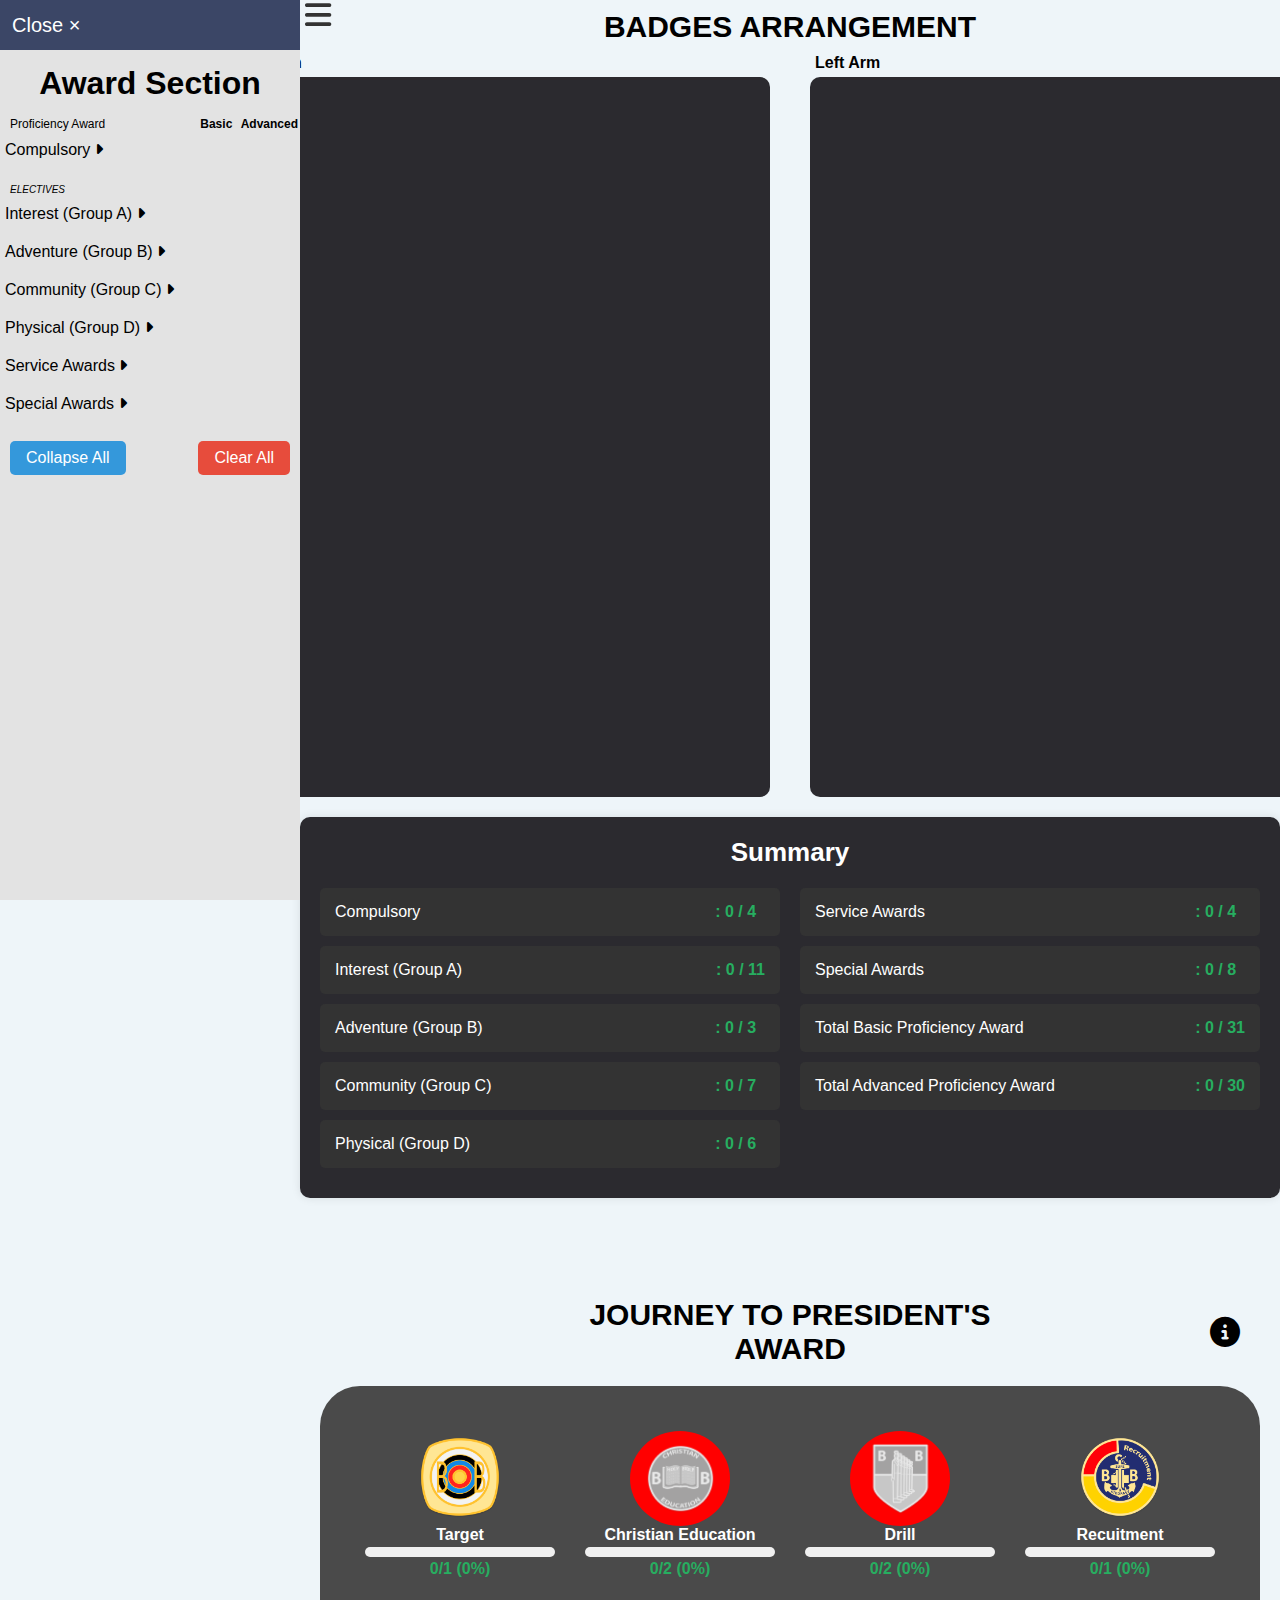
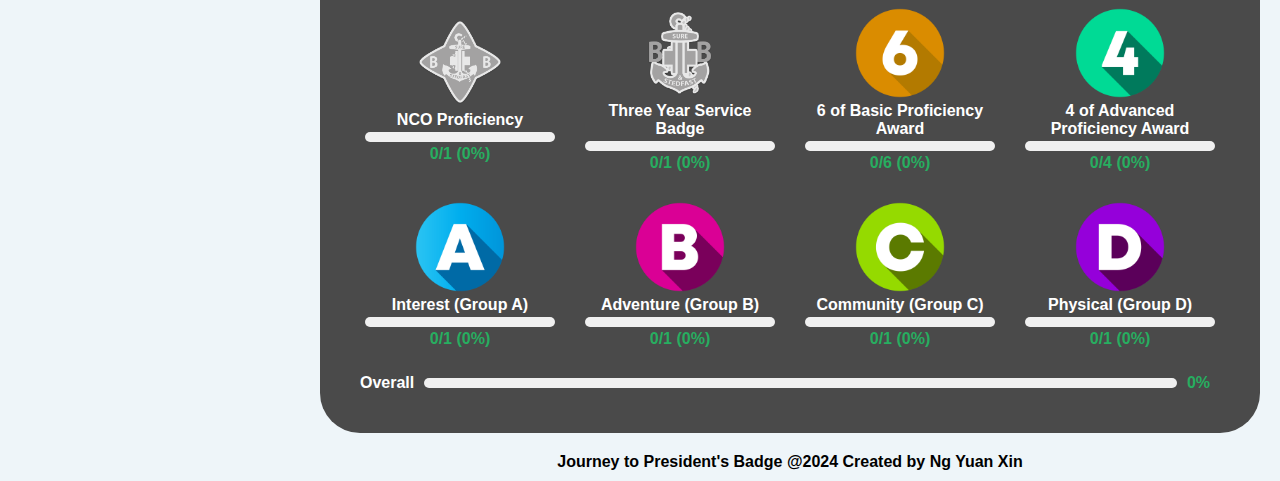
==== index.html @ 06e04666 "Update index.html" ====
<!DOCTYPE html>
<html lang="en">
<head>
    <meta charset="UTF-8">
    <meta name="viewport" content="width=device-width, initial-scale=1.0">
    <title>Journey to President's Badge</title>
    <link rel="stylesheet" href="Badge Profile.css">
    <link rel="stylesheet" href="https://cdnjs.cloudflare.com/ajax/libs/font-awesome/6.5.1/css/all.min.css">
    <script src="https://cdnjs.cloudflare.com/ajax/libs/jquery/3.7.1/jquery.min.js"></script>
    <link rel="icon" href="https://bbmalaysia.org/badges/award/4312%20Presidents.png">
    <script src="Badge Profile.js"></script>
</head> 

<body>
    <a id="toggleSidebar" class="bars"><i class="fas fa-bars" title="Menu"></i></a>

    <i id="goToTopBtn" class="fa-solid fa-up-long" title="Go to Top"></i>

    <div id="side-bar" class="side-bar">
        <div class="menu">
            <div class="side_barclose" onclick="toggleSidebar()"> <button>Close &times;</button> </div>
            <h1 class="side-bar-title">Award Section</h1>                        

            <div class="side-bar-row-container">
                <p>Proficiency Award</p>
                <p class="basic">Basic <span>Advanced</span></p>
            </div>            

            <div class="item">
                <a class="sub-btn" onclick="toggleSubMenu(this)">
                    Compulsory
                    <i class="fa-solid fa-caret-right"></i>                
                </a> 
                
                <div class="sub-menu">

                    <a href="#" class="sub-item" data-url="image/Right/Target.png">
                        <div class="sub-box">
                            <img src="image/Right/Target.png" alt="Sub Item Image">
                            <p class="sub-box-text">TARGET</p>
                            <div class="ccheckbox-container">
                                <input class="checkbox" type="checkbox">
                                <input class="right-checkbox-none" type="checkbox">
                            </div>                                                       
                        </div>
                    </a>
                    
                    <a href="#" class="sub-item" data-url="image/Right/Christian Education.png">
                        <div class="sub-box">
                            <img src="image/Right/Christian Education.png" alt="CHRISTIAN EDUCATION">
                            <p class="sub-box-text">CHRISTIAN EDUCATION</p>
                            <div class="ccheckbox-container">
                                <input class="checkbox" type="checkbox">
                                <input class="right-checkbox" type="checkbox">
                            </div>                            
                        </div>
                    </a>
            
                    <a href="#" class="sub-item" data-url="image/Right/Drill.png">
                        <div class="sub-box">
                            <img src="image/Right/Drill.png" alt="DRILL">
                            <p class="sub-box-text">DRILL</p>
                            <div class="ccheckbox-container">
                                <input class="checkbox" type="checkbox">
                                <input class="right-checkbox" type="checkbox">
                            </div> 
                        </div>
                    </a>

                    <a href="#" class="sub-item" data-url="image/Right/Recruitment.png">
                        <div class="sub-box">
                            <img src="image/Right/Recruitment.png" alt="RECRUITMENT">
                            <p class="sub-box-text">RECRUITMENT</p>
                            <div class="ccheckbox-container">
                                <input class="checkbox" type="checkbox">
                                <input class="right-checkbox" type="checkbox">
                            </div> 
                        </div>
                    </a>
                </div>

                <p class="electives">ELECTIVES</p>

                <a class="sub-btn" onclick="toggleSubMenu(this)">
                    Interest (Group A)
                    <i class="fa-solid fa-caret-right"></i>                
                </a>
                
                <div class="sub-menu1">
                    <a href="#" class="sub-item" data-url="image/Right/Arts.png">
                        <div class="sub-box">
                            <img src="image/Right/Arts.png" alt="ARTS">
                            <p class="sub-box-text">ARTS</p>
                            <div class="checkbox-container">
                                <input class="checkbox" type="checkbox">
                                <input class="right-checkbox" type="checkbox">
                            </div>
                        </div>                     
                    </a>

                    <a href="#" class="sub-item" data-url="image/Right/Bandsmans.png">
                        <div class="sub-box">
                            <img src="image/Right/Bandsmans.png" alt="BANDSMAN">
                            <p class="sub-box-text">BANDSMAN</p>
                            <div class="checkbox-container">
                                <input class="checkbox" type="checkbox">
                                <input class="right-checkbox" type="checkbox">
                            </div>
                        </div>                      
                    </a>

                    <a href="#" class="sub-item" data-url="image/Right/Buglers.png">
                        <div class="sub-box">
                            <img src="image/Right/Buglers.png" alt="BUGLERS">
                            <p class="sub-box-text">BUGLERS</p>
                            <div class="checkbox-container">
                                <input class="checkbox" type="checkbox">
                                <input class="right-checkbox" type="checkbox">
                            </div>
                        </div>                       
                    </a>
            
                    <a href="#" class="sub-item" data-url="image/Right/Communication.png">
                        <div class="sub-box">
                            <img src="image/Right/Communication.png" alt="COMMUNICATION">
                            <p class="sub-box-text">COMMUNICATION</p>
                            <div class="checkbox-container">
                                <input class="checkbox" type="checkbox">
                                <input class="right-checkbox" type="checkbox">
                            </div>                         
                        </div>
                    </a>
            
                    <a href="#" class="sub-item" data-url="image/Right/Computer Knowledge.png">
                        <div class="sub-box">
                            <img src="image/Right/Computer Knowledge.png" alt="COMPUTER KNOWLEDGE">
                            <p class="sub-box-text">COMPUTER KNOWLEDGE</p>
                            <div class="checkbox-container">
                                <input class="checkbox" type="checkbox">
                                <input class="right-checkbox" type="checkbox">
                            </div>                         
                        </div>
                    </a>

                    <a href="#" class="sub-item" data-url="image/Right/Crafts.png">
                        <div class="sub-box">
                            <img src="image/Right/Crafts.png" alt="CRAFT">
                            <p class="sub-box-text">CRAFT</p>
                            <div class="checkbox-container">
                                <input class="checkbox" type="checkbox">
                                <input class="right-checkbox" type="checkbox">
                            </div>                         
                        </div>
                    </a>

                    <a href="#" class="sub-item" data-url="image/Right/Drummers.png">
                        <div class="sub-box">
                            <img src="image/Right/Drummers.png" alt="DRUMMERS">
                            <p class="sub-box-text">DRUMMERS</p>
                            <div class="checkbox-container">
                                <input class="checkbox" type="checkbox">
                                <input class="right-checkbox" type="checkbox">
                            </div>                         
                        </div>
                    </a>

                    <a href="#" class="sub-item" data-url="image/Right/Hobbies.png">
                        <div class="sub-box">
                            <img src="image/Right/Hobbies.png" alt="HOBBIES">
                            <p class="sub-box-text">HOBBIES</p>
                            <div class="checkbox-container">
                                <input class="checkbox" type="checkbox">
                                <input class="right-checkbox" type="checkbox">
                            </div>                         
                        </div>
                    </a>

                    <a href="#" class="sub-item" data-url="image/Right/International Relations.png">
                        <div class="sub-box">
                            <img src="image/Right/International Relations.png" alt="INTERNATIONAL RELATIONS">
                            <p class="sub-box-text">INTERNATIONAL RELATIONS</p>
                            <div class="checkbox-container">
                                <input class="checkbox" type="checkbox">
                                <input class="right-checkbox" type="checkbox">
                            </div>                         
                        </div>
                    </a>

                    <a href="#" class="sub-item" data-url="image/Right/Nature Awareness.png">
                        <div class="sub-box">
                            <img src="image/Right/Nature Awareness.png" alt="NATURE AWARENESS">
                            <p class="sub-box-text">NATURE AWARENESS</p>
                            <div class="checkbox-container">
                                <input class="checkbox" type="checkbox">
                                <input class="right-checkbox" type="checkbox">
                            </div>                         
                        </div>
                    </a>
            
                    <a href="#" class="sub-item" data-url="image/Right/Pipers.png">
                        <div class="sub-box">
                            <img src="image/Right/Pipers.png" alt="PIPERS">
                            <p class="sub-box-text">PIPERS</p>
                            <div class="checkbox-container">
                                <input class="checkbox" type="checkbox">
                                <input class="right-checkbox" type="checkbox">
                            </div>                         
                        </div>
                    </a>
                </div>

                <a class="sub-btn" onclick="toggleSubMenu(this)">
                    Adventure (Group B)
                    <i class="fa-solid fa-caret-right"></i>                
                </a>
                
                <div class="sub-menu2">
                    <a href="#" class="sub-item" data-url="image/Right/Camping.png">
                        <div class="sub-box">
                            <img src="image/Right/Camping.png" alt="CAMPING">
                            <p class="sub-box-text">CAMPING</p>
                            <div class="checkbox-container">
                                <input class="checkbox" type="checkbox">
                                <input class="right-checkbox" type="checkbox">
                            </div>                         
                        </div>
                    </a>

                    <a href="#" class="sub-item" data-url="image/Right/Expedition.png">
                        <div class="sub-box">
                            <img src="image/Right/Expedition.png" alt="EXPEDITION">
                            <p class="sub-box-text">EXPEDITION</p>
                            <div class="checkbox-container">
                                <input class="checkbox" type="checkbox">
                                <input class="right-checkbox" type="checkbox">
                            </div>                         
                        </div>
                    </a>

                    <a href="#" class="sub-item" data-url="image/Right/Water Adventure.png">
                        <div class="sub-box">
                            <img src="image/Right/Water Adventure.png" alt="WATER ADVENTURE">
                            <p class="sub-box-text">WATER ADVENTURE</p>
                            <div class="checkbox-container">
                                <input class="checkbox" type="checkbox">
                                <input class="right-checkbox" type="checkbox">
                            </div>                         
                        </div>
                    </a>

                </div>

                <a class="sub-btn" onclick="toggleSubMenu(this)">
                    Community (Group C)
                    <i class="fa-solid fa-caret-right"></i>                
                </a>
                
                <div class="sub-menu3">
                    <a href="#" class="sub-item" data-url="image/Right/Citizenship.png">
                        <div class="sub-box">
                            <img src="image/Right/Citizenship.png" alt="CITIZENSHIP">
                            <p class="sub-box-text">CITIZENSHIP</p>
                            <div class="checkbox-container">
                                <input class="checkbox" type="checkbox">
                                <input class="right-checkbox" type="checkbox">
                            </div>                         
                        </div>
                    </a>
            
                    <a href="#" class="sub-item" data-url="image/Right/Community Service.png">
                        <div class="sub-box">
                            <img src="image/Right/Community Service.png" alt="COMMUNITY SERVICE">
                            <p class="sub-box-text">COMMUNITY SERVICE</p>
                            <div class="checkbox-container">
                                <input class="checkbox" type="checkbox">
                                <input class="right-checkbox" type="checkbox">
                            </div>                         
                        </div>
                    </a>
            
                    <a href="#" class="sub-item" data-url="image/Right/Environmental Conservation.png">
                        <div class="sub-box">
                            <img src="image/Right/Environmental Conservation.png" alt="ENVIROMENTAL CONSERVATION">
                            <p class="sub-box-text">ENVIROMENTAL CONSERVATION</p>
                            <div class="checkbox-container">
                                <input class="checkbox" type="checkbox">
                                <input class="right-checkbox" type="checkbox">
                            </div>                         
                        </div>
                    </a>

                    <a href="#" class="sub-item" data-url="image/Right/Fireman.png">
                        <div class="sub-box">
                            <img src="image/Right/Fireman.png" alt="FIRE AND RESCUE">
                            <p class="sub-box-text">FIRE AND RESCUE</p>
                            <div class="checkbox-container">
                                <input class="checkbox" type="checkbox">
                                <input class="right-checkbox" type="checkbox">
                            </div>                         
                        </div>
                    </a>

                    <a href="#" class="sub-item" data-url="image/Right/First Aid.png">
                        <div class="sub-box">
                            <img src="image/Right/First Aid.png" alt="FIRST AID">
                            <p class="sub-box-text">FIRST AID</p>
                            <div class="checkbox-container">
                                <input class="checkbox" type="checkbox">
                                <input class="right-checkbox" type="checkbox">
                            </div>                         
                        </div>
                    </a>

                    <a href="#" class="sub-item" data-url="image/Right/Life Saving.png">
                        <div class="sub-box">
                            <img src="image/Right/Life Saving.png" alt="LIFE SAVING">
                            <p class="sub-box-text">LIFE SAVING</p>
                            <div class="checkbox-container">
                                <input class="checkbox" type="checkbox">
                                <input class="right-checkbox" type="checkbox">
                            </div>                         
                        </div>
                    </a>

                    <a href="#" class="sub-item" data-url="image/Right/Safety.png">
                        <div class="sub-box">
                            <img src="image/Right/Safety.png" alt="SAFETY">
                            <p class="sub-box-text">SAFETY</p>
                            <div class="checkbox-container">
                                <input class="checkbox" type="checkbox">
                                <input class="right-checkbox" type="checkbox">
                            </div>                         
                        </div>
                    </a>
                </div>

                <a class="sub-btn" onclick="toggleSubMenu(this)">
                    Physical (Group D)
                    <i class="fa-solid fa-caret-right"></i>                
                </a>
                
                <div class="sub-menu4">
                    <a href="#" class="sub-item" data-url="image/Right/Athletics.png">
                        <div class="sub-box">
                            <img src="image/Right/Athletics.png" alt="ATHLETICS">
                            <p class="sub-box-text">ATHLETICS</p>
                            <div class="checkbox-container">
                                <input class="checkbox" type="checkbox">
                                <input class="right-checkbox" type="checkbox">
                            </div>                         
                        </div>
                    </a>
            
                    <a href="#" class="sub-item" data-url="image/Right/Gymnastics.png">
                        <div class="sub-box">
                            <img src="image/Right/Gymnastics.png" alt="GYMNASTICS">
                            <p class="sub-box-text">GYMNASTICS</p>
                            <div class="checkbox-container">
                                <input class="checkbox" type="checkbox">
                                <input class="right-checkbox" type="checkbox">
                            </div>                         
                        </div>
                    </a>
            
                    <a href="#" class="sub-item" data-url="image/Right/Martial Art.png">
                        <div class="sub-box">
                            <img src="image/Right/Martial Art.png" alt="MARTIAL ARTS">
                            <p class="sub-box-text">MARTIAL ARTS</p>
                            <div class="checkbox-container">
                                <input class="checkbox" type="checkbox">
                                <input class="right-checkbox" type="checkbox">
                            </div>                         
                        </div>
                    </a>

                    <a href="#" class="sub-item" data-url="image/Right/Physical Training.png">
                        <div class="sub-box">
                            <img src="image/Right/Physical Training.png" alt="PHYSICAL TRAINING">
                            <p class="sub-box-text">PHYSICAL TRAINING</p>
                            <div class="checkbox-container">
                                <input class="checkbox" type="checkbox">
                                <input class="right-checkbox" type="checkbox">
                            </div>                         
                        </div>
                    </a>

                    <a href="#" class="sub-item" data-url="image/Right/Sports.png">
                        <div class="sub-box">
                            <img src="image/Right/Sports.png" alt="SPORTS">
                            <p class="sub-box-text">SPORTS</p>
                            <div class="checkbox-container">
                                <input class="checkbox" type="checkbox">
                                <input class="right-checkbox" type="checkbox">
                            </div>                         
                        </div>
                    </a>

                    <a href="#" class="sub-item" data-url="image/Right/Swimming.png">
                        <div class="sub-box">
                            <img src="image/Right/Swimming.png" alt="SWIMMING">
                            <p class="sub-box-text">SWIMMING</p>
                            <div class="checkbox-container">
                                <input class="checkbox" type="checkbox">
                                <input class="right-checkbox" type="checkbox">
                            </div>                         
                        </div>
                    </a>
                </div>

                <a class="sub-btn" onclick="toggleSubMenu(this)">
                    Service Awards
                    <i class="fa-solid fa-caret-right"></i>                
                </a>
                
                <div class="sub-menu-right1">
                    <a href="#" class="sub-item" data-url="image/Left/Junior One-Year.png">
                        <div class="sub-box">
                            <img src="image/Left/Junior One-Year.png" alt="JUNIOR SECTION SERVICE BADGE">
                            <p class="sub-box-text">JUNIOR SECTION SERVICE BADGE</p>
                            <input class="checkbox-right" type="checkbox">
                        </div>
                    </a>
            
                    <a href="#" class="sub-item" data-url="image/Left/One-Year.png">
                        <div class="sub-box">
                            <img src="image/Left/One-Year.png" alt="ONE YEAR SERVICE BADGE">
                            <p class="sub-box-text">ONE YEAR SERVICE BADGE</p>
                            <input class="checkbox-right" type="checkbox">
                        </div>
                    </a>

                    <a href="#" class="sub-item" data-url="image/Left/Three-Years.png">
                        <div class="sub-box">
                            <img src="image/Left/Three-Years.png" alt="THREE YEAR SERVICE BADGE">
                            <p class="sub-box-text">THREE YEAR SERVICE BADGE</p>
                            <input class="checkbox-right" type="checkbox">
                        </div>
                    </a>

                    <a href="#" class="sub-item" data-url="image/Left/Long-Year.png">
                        <div class="sub-box">
                            <img src="image/Left/Long-Year.png" alt="LONG YEAR SERVICE BADGE">
                            <p class="sub-box-text">LONG YEAR SERVICE BADGE</p>
                            <input class="checkbox-right" type="checkbox">
                        </div>
                    </a>
                </div>

                <a class="sub-btn" onclick="toggleSubMenu(this)">
                    Special Awards
                    <i class="fa-solid fa-caret-right"></i>                
                </a>
                
                <div class="sub-menu-right2">
                    <a href="#" class="sub-item" data-url="image/Left/NCO Proficiency Star.png">
                        <div class="sub-box">
                            <img src="image/Left/NCO Proficiency Star.png" alt="NCO PROFICIENCY">
                            <p class="sub-box-text">NCO PROFICIENCY</p>
                            <input class="checkbox-right" type="checkbox">
                        </div>
                    </a>
            
                    <a href="#" class="sub-item" data-url="image/Left/Scholastic Bronze.png">
                        <div class="sub-box">
                            <img src="image/Left/Scholastic Bronze.png" alt="BRONZE SCHOLASTIC AWARDS">
                            <p class="sub-box-text">BRONZE SCHOLASTIC AWARDS</p>
                            <input class="checkbox-right" type="checkbox">
                        </div>
                    </a>
            
                    <a href="#" class="sub-item" data-url="image/Left/Scholastic Silver.png">
                        <div class="sub-box">
                            <img src="image/Left/Scholastic Silver.png" alt="SILVER SCHOLASTIC AWARDS">
                            <p class="sub-box-text">SILVER SCHOLASTIC AWARDS</p>
                            <input class="checkbox-right" type="checkbox">
                        </div>
                    </a>

                    <a href="#" class="sub-item" data-url="image/Left/Scholastic Gold.png">
                        <div class="sub-box">
                            <img src="image/Left/Scholastic Gold.png" alt="GOLD SCHOLASTIC AWARDS">
                            <p class="sub-box-text">GOLD SCHOLASTIC AWARDS</p>
                            <input class="checkbox-right" type="checkbox">
                        </div>
                    </a>

                    <a href="#" class="sub-item" data-url="image/Left/Gold.png">
                        <div class="sub-box">
                            <img src="image/Left/Gold.png" alt="GOLD AWARD">
                            <p class="sub-box-text">GOLD AWARD</p>
                            <input class="checkbox-right" type="checkbox">
                        </div>
                    </a>

                    <a href="#" class="sub-item" data-url="image/Left/DOFE Bronze.png">
                        <div class="sub-box">
                            <img src="image/Left/DOFE Bronze.png" alt="DOFE Bronze">
                            <p class="sub-box-text">DOFE Bronze</p>
                            <input class="checkbox-right dofe-checkbox" type="checkbox">
                        </div>
                    </a>
                    
                    <a href="#" class="sub-item" data-url="image/Left/DOFE Silver.png">
                        <div class="sub-box">
                            <img src="image/Left/DOFE Silver.png" alt="DOFE Silver">
                            <p class="sub-box-text">DOFE Silver</p>
                            <input class="checkbox-right dofe-checkbox" type="checkbox">
                        </div>
                    </a>
                    
                    <a href="#" class="sub-item" data-url="image/Left/DOFE Gold.png">
                        <div class="sub-box">
                            <img src="image/Left/DOFE Gold.png" alt="DOFE Gold">
                            <p class="sub-box-text">DOFE Gold</p>
                            <input class="checkbox-right dofe-checkbox" type="checkbox">
                        </div>
                    </a>


                    <a href="#" class="sub-item" data-url="image/Left/Presidents.png">
                        <div class="sub-box">
                            <img src="image/Left/Presidents.png" alt="PRESIDENT’S AWARD">
                            <p class="sub-box-text">PRESIDENT’S AWARD</p>
                            <input class="checkbox-right" type="checkbox">
                        </div>
                    </a>

                    <a href="#" class="sub-item" data-url="image/Left/Founder.png">
                        <div class="sub-box">
                            <img src="image/Left/Founder.png" alt="FOUNDER’S AWARD">
                            <p class="sub-box-text">FOUNDER’S AWARD</p>
                            <input class="checkbox-right" type="checkbox">
                        </div>
                    </a>
                </div>
            </div>

            <div class="side-bar-button">
                <button type="toggle-button" onclick="collapseAllSubmenus()">Collapse All</button>
                <button type="close-button" onclick="clearAll()">Clear All</button>
            </div>
        </div>
    </div>

    <section class="main">
        <h1 class="main-h1-badge">BADGES ARRANGEMENT</h1>

        <div class="main-box">
            <div class="arm">Right Arm</div>
            <div class="box left-box" id="leftBox">
                <div id="selectedBadgesContainer"></div>
            </div>
            
            <div class="arm1">Left Arm</div>
            <div class="box right-box" id="rightBox">
                <div id="selectedBadgesContainer"></div>
            </div>
        </div>

    </section>



    
    <div class="progress-box" id="selectedCount">

        <div class="progress-box-h1">Summary</div>

        <div class="progress-column">
            <div class="progress-row">
                <div class="progress-cell">Compulsory</div>
                <div class="progress-cell progress-number">: 0 / 4&nbsp;&nbsp;</div>
            </div>
            <div class="progress-row">
                <div class="progress-cell">Interest (Group A)</div>
                <div class="progress-cell progress-number">: 0 / 11</div>
            </div>
            <div class="progress-row">
                <div class="progress-cell">Adventure (Group B)</div>
                <div class="progress-cell progress-number">: 0 / 3&nbsp;&nbsp;</div>
            </div>
            <div class="progress-row">
                <div class="progress-cell">Community (Group C)</div>
                <div class="progress-cell progress-number">: 0 / 7&nbsp;&nbsp;</div>
            </div>
            <div class="progress-row">
                <div class="progress-cell">Physical (Group D)</div>
                <div class="progress-cell progress-number">: 0 / 6&nbsp;&nbsp;</div>
            </div>
        </div>
        <div class="progress-column">
            <div class="progress-row">
                <div class="progress-cell">Service Awards</div>
                <div class="progress-cell progress-number">: 0 / 4&nbsp;&nbsp;</div>
            </div>
            <div class="progress-row">
                <div class="progress-cell">Special Awards</div>
                <div class="progress-cell progress-number">: 0 / 8&nbsp;&nbsp;</div>
            </div>
            <div class="progress-row">
                <div class="progress-cell">Total Basic Proficiency Award</div>
                <div class="progress-cell progress-number">: 0 / 31</div>
            </div>
            <div class="progress-row">
                <div class="progress-cell">Total Advanced Proficiency Award</div>
                <div class="progress-cell progress-number">: 0 / 30</div>
            </div>
        </div>
    </div>

    <section class="main1">
        <div class="president-header">
            <h1 class="main-h1">JOURNEY TO PRESIDENT'S AWARD</h1>
            <i class="fa-solid fa-circle-info" id="presidentAwardIcon" title="President Award Syllabus"></i>
        </div>

        <div id="presidentAwardModal" class="modal">
            <div class="modal-content">
                <span class="close">&times;</span>
                <div class="modal-header">
                    <img src="image/President/Presidents.png" alt="President's Award Information" class="modal-image" />
                    <h1 class="modal-title">PRESIDENT'S AWARD SYLLABUS</h1>
                </div>
                <div class="modal-body">
                    <ol type="i" class="syllabus">
                        <li>The applicant must be 15 years and above and be recommended by his/her Company Captain and Chaplain.</li>
                        <li>Must be an NCO in the Company.</li>
                        <li>Must satisfy the minimum awards required as follows:
                            <ul type="disc" class="disc">
                                <li>NCO’s Proficiency Star (Advanced Level).</li>
                                <li>Christian Education (Advanced Level).</li>
                                <li>Drill (Advanced Level).</li>
                                <li>Recruitment (Basic Level).</li>
                                <li>At least three years of service in the Senior Section.</li>
                                <li class="disc-last">At least six (6) awards from group A, B, C and D with at least one (1) award from each group with the minimum level being two (2) at Basic Level and four (4) at Advanced Level.</li>
                            </ul>
                        </li>
                    </ol>
                </div>
            </div>
        </div>

        <div class="president-container">
            <div class="president-container-box" title="TARGET" data-description="TARGET">
                <img src="image/President/Target.png" alt="TARGET" width="100" height="100">
                <h4 class="text">Target</h4>
                <div class="progress-bar-container">
                    <div class="progress-bar" style="width: 0;"></div>
                </div>
                <div class="progress-number">0/1 (0%)</div>
            </div>

            <div class="president-container-box" title="CHRISTIAN EDUCATION" data-description="CHRISTIAN EDUCATION">
                <div class="red-cloth">
                    <img src="image/President/Christian Education.png" alt="CHRISTIAN EDUCATION" width="100" height="100">
                </div>                
                <h4 class="text">Christian Education</h4>
                <div class="progress-bar-container">
                    <div class="progress-bar" style="width: 0%"></div>
                </div>
                <div class="progress-number">0/2 (0%)</div>
            </div>
      
            <div class="president-container-box" title="DRILL" data-description="DRILL">
                <div class="red-cloth">
                    <img src="image/President/Drill.png" alt="DRILL" width="100" height="100">
                </div>                
                <h4 class="text">Drill</h4>
                <div class="progress-bar-container">
                    <div class="progress-bar" style="width: 0%"></div>
                </div>
                <div class="progress-number">0/2 (0%)</div>
            </div>

            <div class="president-container-box" title="RECRUITMENT" data-description="RECRUITMENT">
                <img src="image/President/Recruitment.png" alt="RECRUITMENT" width="100" height="100">
                <h4 class="text">Recuitment</h4>
                <div class="progress-bar-container">
                    <div class="progress-bar" style="width: 0%"></div>
                </div>
                <div class="progress-number">0/1 (0%)</div>
            </div>
      
            <div class="president-container-box" title="NCO PROFICIENCY" data-description="NCO PROFICIENCY">
                <img src="image/President/NCO Proficiency Star.png" alt="NCO PROFICIENCY" width="100" height="100">
                <h4 class="text">NCO Proficiency</h4>
                <div class="progress-bar-container">
                    <div class="progress-bar" style="width: 0%"></div>
                </div>
                <div class="progress-number">0/1 (0%)</div>
            </div>
      
            <div class="president-container-box" title="THREE YEAR SERVICE BADGE" data-description="THREE YEAR SERVICE BADGE">
                <img src="image/President/Three-Years.png" alt="THREE YEAR SERVICE BADGE" width="100" height="100">
                <h4 class="text">Three Year Service Badge</h4>
                <div class="progress-bar-container">
                    <div class="progress-bar" style="width: 0%"></div>
                </div>
                <div class="progress-number">0/1 (0%)</div>
            </div>

            <div class="president-container-box" title="6 of Basic Proficiency Award" data-description="6 of Basic Proficiency Award">
                <img src="image/President/6.png" alt="6 of Basic Proficiency Award" width="100" height="100">
                <h4 class="text">6 of Basic Proficiency Award</h4>
                <div class="progress-bar-container">
                    <div class="progress-bar" style="width: 0%"></div>
                </div>
                <div class="progress-number">0/6 (0%)</div>
            </div>

            <div class="president-container-box" title="4 of Advanced Proficiency Award" data-description="4 of Advanced Proficiency Award">
                <img src="image/President/4.png" alt="4 of Advanced Proficiency Award" width="100" height="100">
                <h4 class="text">4 of Advanced Proficiency Award</h4>
                <div class="progress-bar-container">
                    <div class="progress-bar" style="width: 0%"></div>
                </div>
                <div class="progress-number">0/4 (0%)</div>
            </div>

            <div class="president-container-box" title="Interest (Group A)" data-description="Interest (Group A)">
                <img src="image/President/a.png" alt="Interest (Group A)" width="100" height="100">
                <h4 class="text">Interest (Group A)</h4>
                <div class="progress-bar-container">
                    <div class="progress-bar" style="width: 0%"></div>
                </div>
                <div class="progress-number">0/1 (0%)</div>
            </div>

            <div class="president-container-box" title="Adventure (Group B)" data-description="Adventure (Group B)">
                <img src="image/President/b.png" alt="Adventure (Group B)" width="100" height="100">
                <h4 class="text">Adventure (Group B)</h4>
                <div class="progress-bar-container">
                    <div class="progress-bar" style="width: 0%"></div>
                </div>
                <div class="progress-number">0/1 (0%)</div>
            </div>

            <div class="president-container-box" title="Community (Group C)" data-description="Community (Group C)">
                <img src="image/President/c.png" alt="Community (Group C)" width="100" height="100">
                <h4 class="text">Community (Group C)</h4>
                <div class="progress-bar-container">
                    <div class="progress-bar" style="width: 0%"></div>
                </div>
                <div class="progress-number">0/1 (0%)</div>
            </div>

            <div class="president-container-box" title="Physical (Group D)" data-description="Physical (Group D)">
                <img src="image/President/d.png" alt="Physical (Group D)" width="100" height="100">
                <h4 class="text">Physical (Group D)</h4>
                <div class="progress-bar-container">
                    <div class="progress-bar" style="width: 0%"></div>
                </div>
                <div class="progress-number">0/1 (0%)</div>
            </div>

            <div class="president-container-overall">
                <h4 class="text">Overall</h4>
                <div class="progress-bar-containers-overall">
                    <div class="progress-bar" style="width: 0%"></div>
                </div>
                <div class="progress-number-overall">0%</div>
            </div>
        </div>
    </section>

    <footer class="footer">Journey to President's Badge @2024 Created by Ng Yuan Xin</footer>
</body>
</html>
---- Badge Profile.css ----
* {
    margin: 0;
    padding: 0;
    box-sizing: border-box;
}

body {
    min-height: 100vh;
    font-family: 'Poppins' ,sans-serif;
    text-decoration: inherit;
    background-color: #eef5f9; 
}

hr {
    border: 0px;
}

::-webkit-scrollbar {
    width: 10px; 
}

::-webkit-scrollbar-thumb:hover {
    background: #555;
    border-radius: 10px;
}

::-webkit-scrollbar-thumb {
    background: #888;
    border-radius: 10px;
}

::-webkit-scrollbar-thumb:active {
    background-color: #999;
}

::-webkit-scrollbar-track {
    background: #ddd;
}

::-webkit-scrollbar-track:hover {
    background: #ccc;
}

.side-bar {
    background: #e3e3e3;
    position: fixed;
    top: 0;
    z-index: 999;
    height: 100%; 
    overflow-y: auto;
    width: 300px;
}

body.sidebar-open {
    padding-left: 300px; 

}

.side-barclose {
    cursor: pointer;
    border: none;
    color: #fff;
    font-size: 16px;
    display: flex;
    align-items: center;
    padding-left: 12px;
    text-align: left;
    position: fixed;
    background-color: #555;
    width: 300px;
    height: 50px;
}

.side-bar-title {
    color: black;
    padding-top: 65px;
    padding-bottom: 15px;
}

.side-bar-row-container {
    color: black;
    display: flex;
    justify-content: space-between;
    align-items: center;
    padding-left: 10px;
    font-size: 12px;
    margin-right: 2px;
}

.side-bar-row-container span {
    margin-left: 5px;
}

.basic {
    font-weight: bold;
}

.side-bar-button {
    bottom: 0;
    display: flex;
    justify-content: space-between;
    align-items: center;
    width: 300px; 
    height: 50px; 
}

.menu {
    width: 100%;
    height: 100%;
    text-align: center;
    padding-bottom: 10px;
}

.menu i {
    color: transparent;
    font-size: 24px;
    cursor: pointer;
}

.item {
    position: relative;
    cursor: pointer;
    padding-bottom: 10px;
}

.item a {
    color: black;
    text-decoration: none;
    display: block;
    padding: 10px 5px;
    font-size: 16px;
    text-align: left;
}

.item a:hover {
    background: linear-gradient(to bottom, #ffffff, #f0f0f0);
}

.side_barclose {
    cursor: pointer;
    border: none;
    color: #fff;
    font-size: 16px;
    display: flex; 
    align-items: center; 
    padding-left: 12px;
    text-align: center;
    position: fixed;
    background-color: #273252;
    width: 300px;
    height: 50px;
    z-index: 100;
}

.side_barclose:hover {
    background-color: #3b4666;
}

.side_barclose button {
    background: none;
    border: none;
    color: inherit;
    font-size: inherit;
    cursor: pointer;
    justify-content: center;
    font-size: 20px; 
}

.electives {
    color: black;
    display: flex;
    justify-content: space-between;
    align-items: center;
    padding-left: 10px;
    font-size: 10px;
    margin-right: 5px;
    margin-top: 15px;
    font-style: italic; 
}

#goBack, .goToCheck {
    margin: 3px;
    padding: 8px 16px;
    font-size: 16px;
    background-color: #333;
    color: #fff;
    border: none;
    border-radius: 5px;
    cursor: pointer;
    transition: background-color 0.3s ease;
    z-index: 999;
}

#goBack:hover, .goToCheck {
    background-color: #555;
}

.goBackbutton {
    position: fixed;
    bottom: 5px;
    right: 5px;
}

.fa-bars {
    background-color: none;
    border: white;
    color: #333;
    font-size: 30px; 
    cursor: pointer;
    padding: 0px 5px;
    position: fixed;
    background: none;
    border: none;
    z-index: 999;
}

.fa-bars:hover {
    color: #555; 
}

.fa-up-long {
    position: fixed;
    bottom: 10px;
    left: 10px; 
    background-color: none;
    border: none;
    color: #333;
    font-size: 30px;
    cursor: pointer;
    padding: 10px;
    z-index: 999;
}

.fa-up-long:hover {
    color: #555;
}

.sub-btn {
    display: flex;
    justify-content: space-between;
    align-items: center;
    padding: 10px;
    padding-left: 5px;
    text-align: left;
}

.sub-btn i {
    color: black;
    font-size: 16px;
    margin-left: auto; 
}

.sub-item img {
    max-width: 30px;
    margin-right: 10px;
}

.sub-box {
    display: flex;
    align-items: center;
}

.sub-box img {
    margin-right: 5px;
}

.sub-box span {
    flex-grow: 1;
}

.sub-box-text {
    font-size: 12px;
    text-decoration: none; 
}

.checkbox, .right-checkbox, .checkbox-right {
    appearance: none;
    width: 25px;
    height: 25px;
    background-color: #fff;
    border: 2px solid #333;
    border-radius: 5px;
    cursor: pointer;
    position: relative;
    margin-left: auto;
    margin-right: 10px;
}

.checkbox:checked, .right-checkbox:checked, .checkbox-right:checked {
    background-color: #00D100;
    border-color: #00D100;
    align-items: center;
}

.checkbox:after, .right-checkbox:after, .checkbox-right:after {
    content: '\2705'; 
    font-size: 16px;
    color: #fff;
    position: absolute;
    top: 50%;
    left: 50%;
    transform: translate(-50%, -50%);
    display: none;
}

.checkbox:checked:after , .right-checkbox:checked:after, .checkbox-right:checked:after {
    display: block;
}

.checkbox-container, .ccheckbox-container {
    display: flex;
    margin-left: auto;
}

.checkbox-container .right-checkbox, .ccheckbox-container .right-checkbox {
    margin-left: 10px; 
}

.checkbox-none {
    position: absolute;
    opacity: 0;
    pointer-events: none;
}

select {
    padding: 4px; 
    font-size: 12px; 
    border: 2px solid #333;
    border-radius: 5px; 
    width: 50px;
    background-color: #fff; 
    color: #333; 
    margin-left: auto;
    margin-right: 10px;
}
  
select:hover {
    border-color: black; 
}

.right-checkbox-none{
    opacity: 0;
    pointer-events: none;
    margin-left: 30px;
}

input[type="submit"] {
    margin: 10px;
    padding: 8px 16px;
    font-size: 16px;
    background-color: #2ecc71;
    color: #fff;
    border: none;
    border-radius: 5px;
    cursor: pointer;
    transition: background-color 0.3s ease;
    display: inline-block; 
    text-align: center; 
    text-decoration: none;
    white-space: nowrap; 
}

input[type="submit"]:hover {
    background-color: #27ae60;
}

button[type="close-button"] {
    margin: 10px;
    padding: 8px 16px;
    font-size: 16px;
    background-color: #e74c3c;
    color: #fff;
    border: none;
    border-radius: 5px;
    cursor: pointer;
    transition: background-color 0.3s ease;
    display: inline-block; 
    text-align: center; 
    text-decoration: none; 
    white-space: nowrap; 
}

button[type="close-button"]:hover {
    background-color: #c0392b;
}

button[type="toggle-button"] {
    margin: 10px;
    padding: 8px 16px;
    font-size: 16px;
    background-color: #3498db;
    color: #fff;
    border: none;
    border-radius: 5px;
    cursor: pointer;
    transition: background-color 0.3s ease;
    display: inline-block; 
    text-align: center; 
    text-decoration: none; 
    white-space: nowrap; 
}

button[type="toggle-button"]:hover {
    background-color: #2980b9;
}

section.main {
    display: flex;
    flex-direction: column;
    align-items: center;
}
  
.main-h1-badge {
    font-size: 30px;
    text-align: center;
    padding: 10px 0px;
}

.main-h1 {
    font-size: 30px;
    text-align: center;
    padding-left: 230px;
}

.main-box {
    display: grid;
    grid-template-columns: repeat(2, 1fr);
    grid-template-rows: auto;
    align-items: center;
}

.arm {
    grid-column: 1;
    grid-row: 1;
}

.arm1 {
    grid-column: 2;
    grid-row: 1;
}

.arm, .arm1 {
    margin-left: 25px;
    font-weight: bold;
}

.left-box {
    grid-column: 1;
    grid-row: 2;
}

.right-box {
    grid-column: 2;
    grid-row: 2;
}

.box {
    grid-template-columns: repeat(5, 1fr); 
}



.left-box img {
    width: 90px;
    height: 90px;
    padding: 5px;
    margin: 3px;
    z-index: 50;
    position: relative;
}

.red-cloths {
    display: inline-block; 
    background-color: red;
    border-radius: 50%;
    width: 95px;
    height: 95px;
    margin-right: 10px;
    position: relative;
}

.right-box {
    width: 550px;
    height: 720px;
    margin: 5px 20px 20px 20px;
    padding: 10px;
    border-radius: 10px;
    box-sizing: border-box;
    background: #2B2A2F;
    margin-bottom: auto;
}

.right-box img {
    width: 90px;
    height: 90px;
    margin: 0;
    padding: 0px;
}

.right-box img[src="image/Left/Presidents.png"] {
    width: 100px;
    height: 100px;
    margin: 0;
    padding: 0px;
}

.right-box img[src="image/Left/Founder.png"] {
    width: 130px;
    height: 130px;
    margin: 0;
    padding: 0px;
}

.leftmost-badge {
    margin-right: 10px;
}

.centered-badge {
    margin: 0 auto 10px; 
}

.empty-space {
    width: 150px; 
    height: 100px; 
}

.right-box-row {
    display: flex;
    align-items: center;
}

.progress-box-h1 {
    font-size: 26px;
    font-weight: bold;
}

.progress-box {
    display: grid;
    grid-template-columns: 1fr 1fr; 
    grid-gap: 20px; 
    background: #2B2A2F;
    color: white;
    padding: 20px;
    border-radius: 10px;
    box-shadow: 0 0 10px rgba(0, 0, 0, 0.1);
    max-width: 1150px;
    margin: auto;
}

.progress-box-h1 {
    grid-column: 1 / span 2; 
    text-align: center;
}

.progress-column {
    display: flex;
    flex-direction: column;
    align-items: center;
}

.progress-row {
    display: flex;
    justify-content: space-between;
    width: 100%;
    margin-bottom: 10px;
    padding: 10px;
    background: #333;
    border-radius: 5px;
}

.progress-cell {
    padding: 5px;
}

.progress-number {
    font-weight: bold;
    color: #27ae60;
}

.main1 {
    margin-top: 30px;
    display: flex;
    flex-direction: column;
    align-items: center;
    background-color: #eef5f9;
    padding: 20px; 
}

.president-header {
    display: flex; 
    justify-content: center; 
    align-items: center;
    font-size: 30px;
    margin-top: 30px;
    width: 100%;
    padding: 20px;
    position: relative; 
}

.fa-circle-info {
    font-size: 30px;
    margin-left: 200px;
    position: sticky; 
}

.fa-circle-info:hover {
    color: #555;
}

.modal {
    display: none; 
    position: fixed; 
    z-index: 1000; 
    left: 0;
    top: 0;
    width: 100%; 
    height: 100%; 
    overflow: auto; 
    background-color: rgba(0,0,0,0.4); 
}

.modal-content {
    background-color: #fefefe;
    margin: 5% auto;
    padding: 20px;
    border-radius: 8px; 
    border: none; 
    box-shadow: 0 5px 15px rgba(0, 0, 0, 0.2);
    width: 60%; 
    max-width: 1000px; 
}

.close {
    color: #aaa;
    float: right;
    font-size: 28px;
    font-weight: bold;
}

.close:hover,
.close:focus {
    color: black;
    text-decoration: none;
    cursor: pointer;
}

.modal-header {
    text-align: center; 
}

.modal-image {
    max-width: 100%; 
    height: auto; 
    width: auto;
    max-height: 120px; 
    margin-bottom: 20px; 
}

.modal-title {
    font-size: 1.5em; 
    color: #333; 
    margin-bottom: 10px; 
}

.modal-body {
    font-family: 'Poppins', sans-serif; 
    line-height: 1.6; 
    color: #333; 
    padding: 20px;
}

.disc {
    padding-left: 20px;
}

.syllabus li {
    padding-bottom: 5px;
}

.disc-last {
    line-height: 1.3; 
}

.president-container {
    display: grid;
    grid-template-columns: repeat(4, 1fr);
    gap: 20px;
    justify-content: center;
    align-items: center;
    text-align: center;
    background-color: #4a4a4a;
    border-radius: 40px;
    padding: 40px;
}

.president-container-overall {
    grid-column: 1 / span 4; 
    display: flex; 
    align-items: center; 
}

.progress-bar-containers-overall {
    flex-grow: 1;
    height: 10px;
    background-color: #f0f0f0;
    margin: 5px 10px;
    border-radius: 50px;
}

.progress-number-overall {
    font-weight: bold;
    color: #27ae60;
    padding-right: 10px; 
}

.text {
    color: white;
}

.president-container-box {
    flex-direction: column;
    padding: 5px;
}

.president-container-box img {
    width: 90px;
    height: 90px;
}

.president-container-box .red-cloth {
    background-color: red;
    border-radius: 50%;
    width: 100px;
    height: 95px;
    display: flex;
    align-items: center;
    justify-content: center;
    margin: 0 auto;
}

.president-container-box[title="CHRISTIAN EDUCATION"] img,
.president-container-box[title="DRILL"] img {
    width: 75px; 
    height: 75px; 
}

.progress-bar-container {
    height: 10px;
    background-color: #f0f0f0;
    margin: 3px 0px;
    border-radius: 50px;
}

.progress-bar {
    height: 100%;
    background-color: #4caf50; 
    transition: width 0.5s; 
    border-radius: 50px;
}

@media screen and (max-width: 768px) {
    body.sidebar-open {
        padding-left: 300px; 
    }

    body.sidebar-open {
        padding-left: 0; 
    }

    .side-bar, .side_barclose {
        width: 100%;
        position: fixed; 
    }

    .side-bar-button {
        width: 100%; 
        display: flex;
        justify-content: space-between;
        align-items: center;
    }

    .fa-bars, .fa-up-long {
        display: none; 
    }

    .sub-box {
        flex-grow: 2;
    }

    .main-box {
        display: block; 
    }

    .left-box, .right-box {
        max-width: 100%; 
    }

    .left-box img, .right-box img {
        width: 60px; 
        height: 60px; 
    }

    .arm, .arm1{
        text-align: center;
    }

    .president-header {
        display: block;
        margin: 0%; 
        padding: 0px 0px 20px 0px; 
    }

    .progress-column {
        width: 100%; 
    }

    .modal-content {
        width: 80%;
        justify-content: center; 
    }

    .fa-circle-info {
        margin-left: 45%; 
        display: block;
        padding: 20px 0px 0px 0px; 
    }

    .red-cloths {
        display: inline-block;
        margin-bottom: 10px; 
        margin-right: 0; 
        width: 20%; 
        height: 10%; 
    }

    .main-h1 {
        padding-left: 0px;
    }

    .main-h1-badge {
        padding: 10px 10px 10px 30px;
    }

    .progress-box {
        display: flex; 
        flex-direction: column; 
        max-width: 100%; 
        margin-top: 10px;
    }

    .progress-box-h1 {
        font-size: 18px;
    }

    .progress-row {
        padding: 5px 0;
    }

    .progress-number {
        font-size: 12px;
    }

    .progress-bar-containers-overall {
        height: 6px;
        margin: 3px 0;
    }
    
    .president-container {
        grid-template-columns: 1fr; 
        padding: 20px; 
        gap: 10px; 
        width: 100%; 
    }

    .president-container-overall {
        grid-column: auto; 
        margin-bottom: 20px; 
    }

    .progress-bar-containers-overall {
        padding-left: 5px;
    }

    .progress-number-overall {
        margin: 0; 
        padding-left: 5px;
    }
}

.footer {
    text-align: center;
    font-weight: bold;
    margin-bottom: 10px;
}
    
.left-box {
    width: 550px; 
    height: 720px;
    margin: 5px 20px 20px 20px;
    border-radius: 10px;
    box-sizing: border-box;
    display: flex;
    flex-wrap: wrap; 
    justify-content: center;
    text-align: center;
    background: #2B2A2F;
    position: relative;
    overflow: hidden; 
}
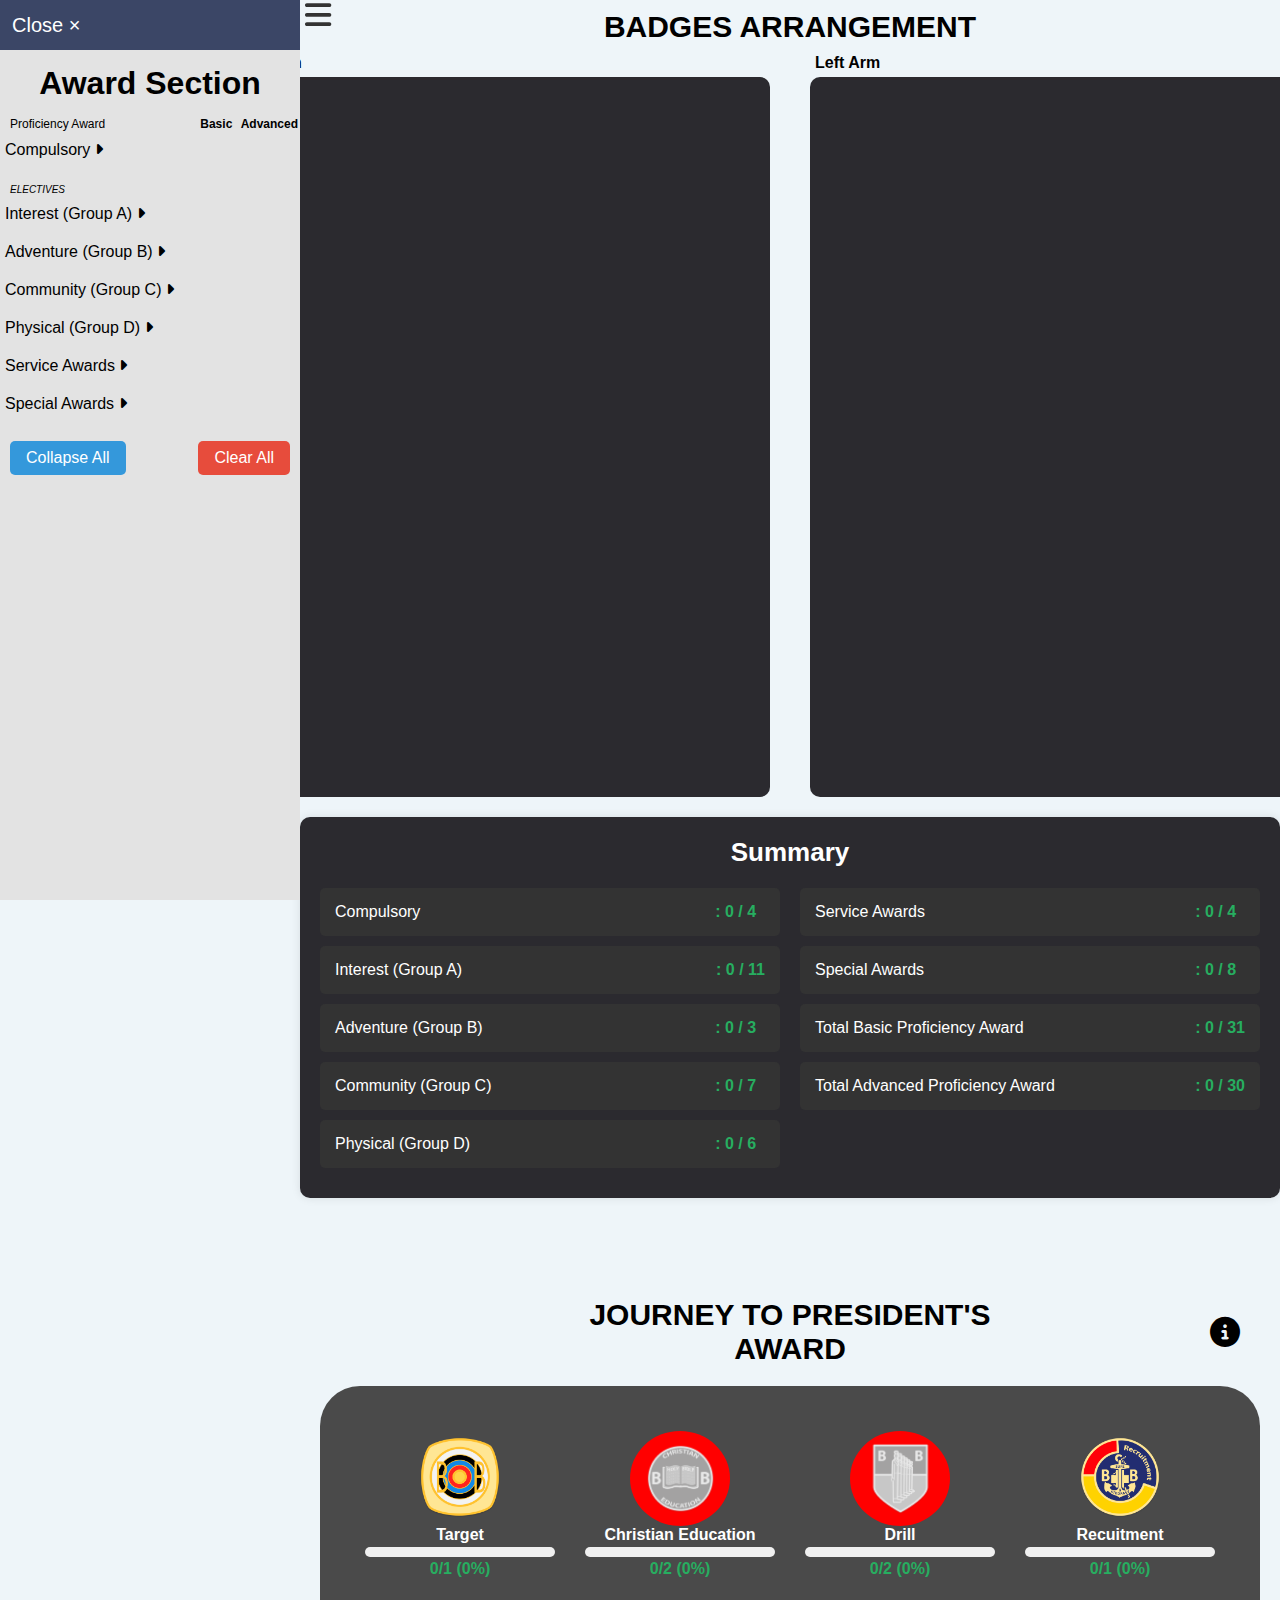
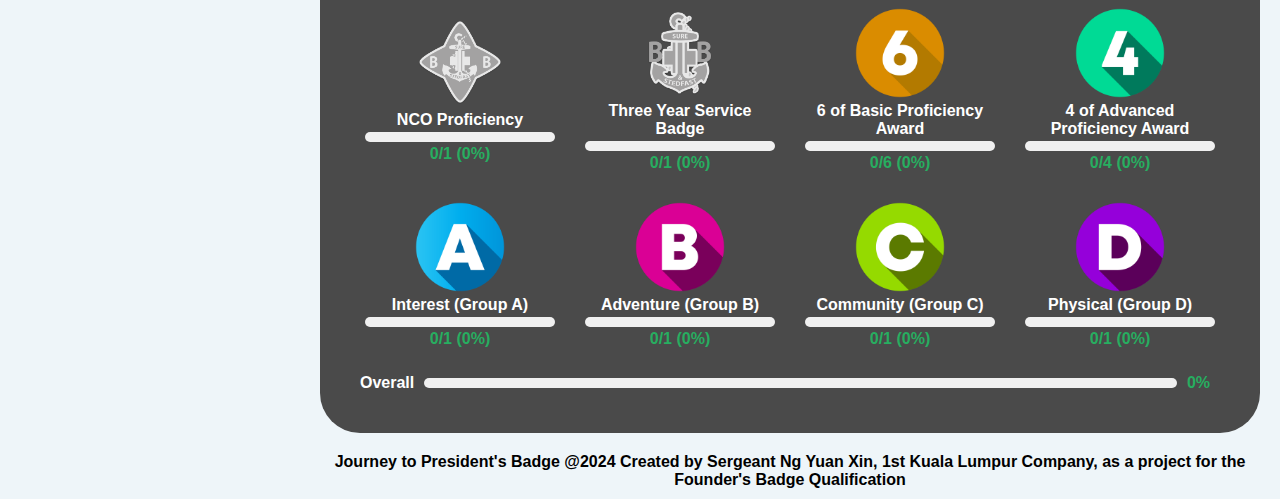
==== commit f3c68069: "Update index.html" ====
--- a/index.html
+++ b/index.html
@@ -558,9 +558,6 @@
         </div>
 
     </section>
-
-
-
     
     <div class="progress-box" id="selectedCount">
 
@@ -763,6 +760,6 @@
         </div>
     </section>
 
-    <footer class="footer">Journey to President's Badge @2024 Created by Ng Yuan Xin</footer>
+    <footer class="footer">Journey to President's Badge @2024 Created by Sergeant Ng Yuan Xin, 1st Kuala Lumpur Company, as a project for the Founder's Badge Qualification</footer>
 </body>
 </html>
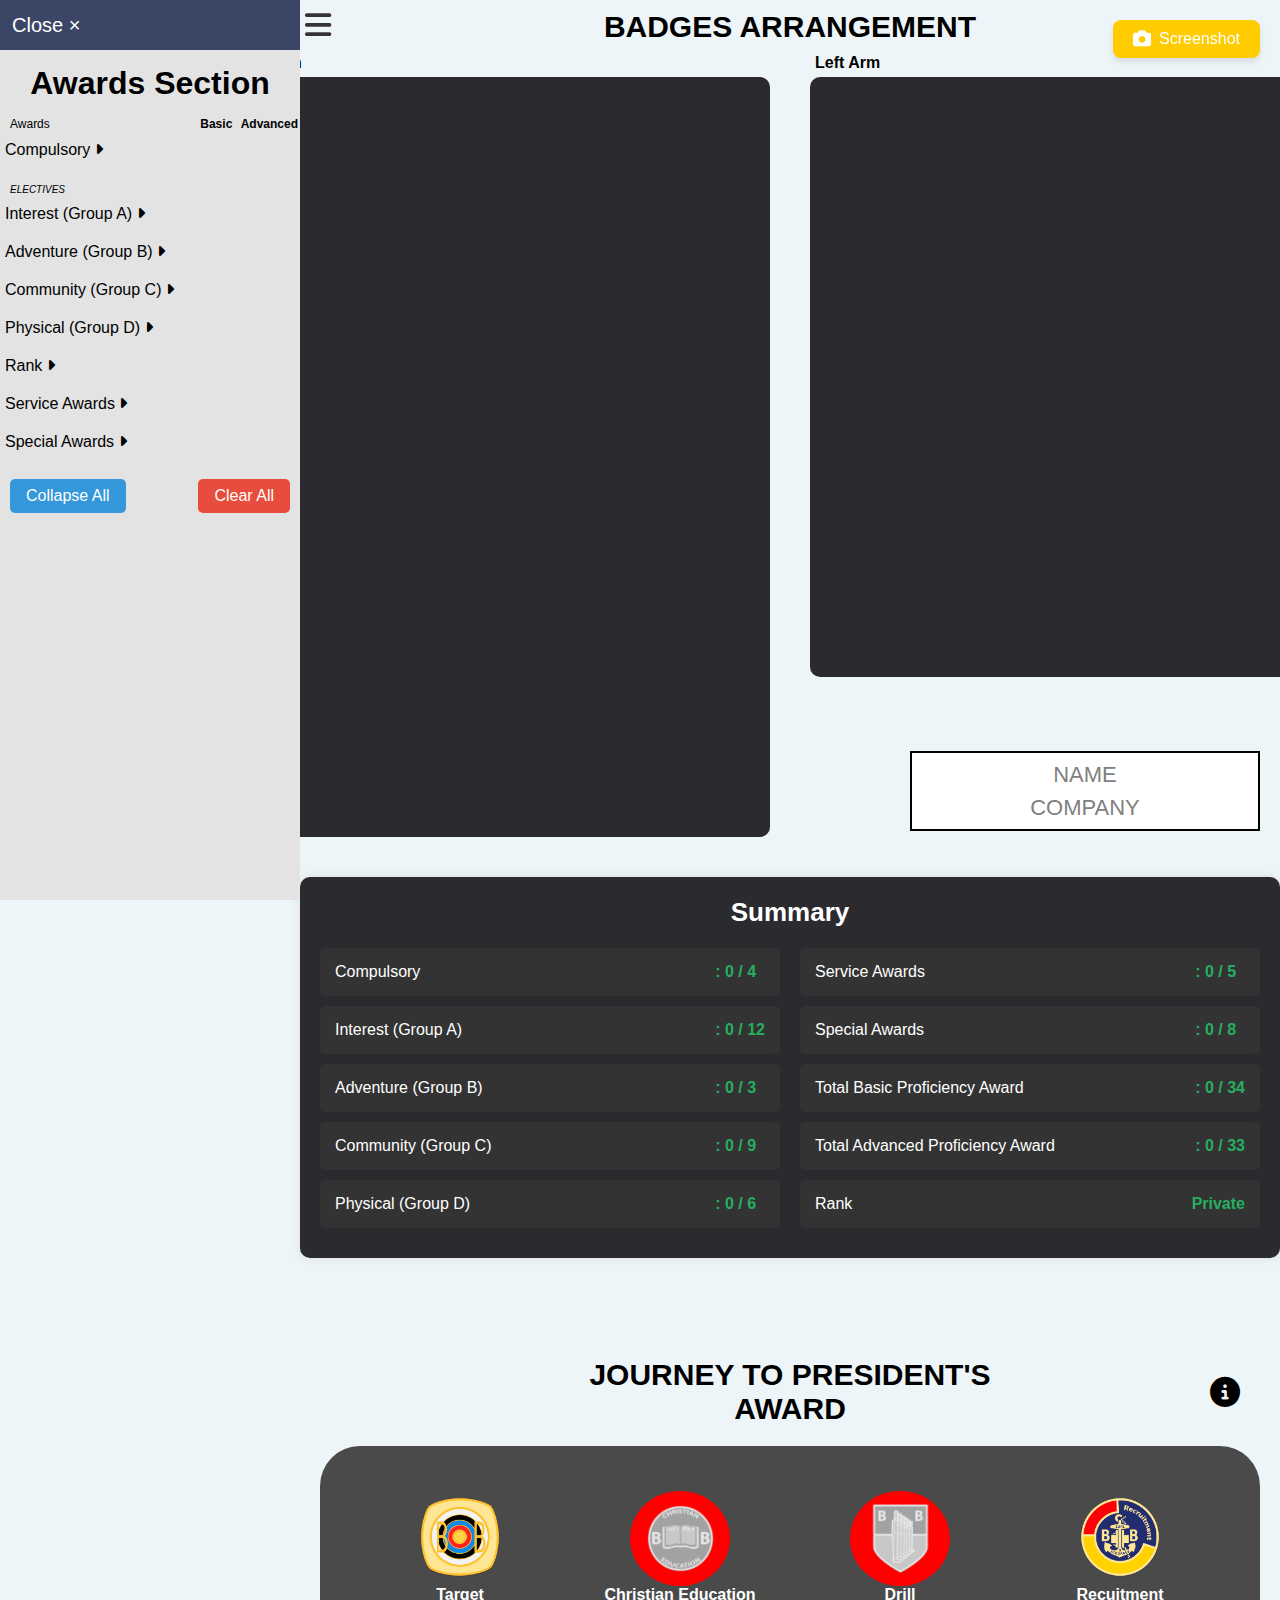
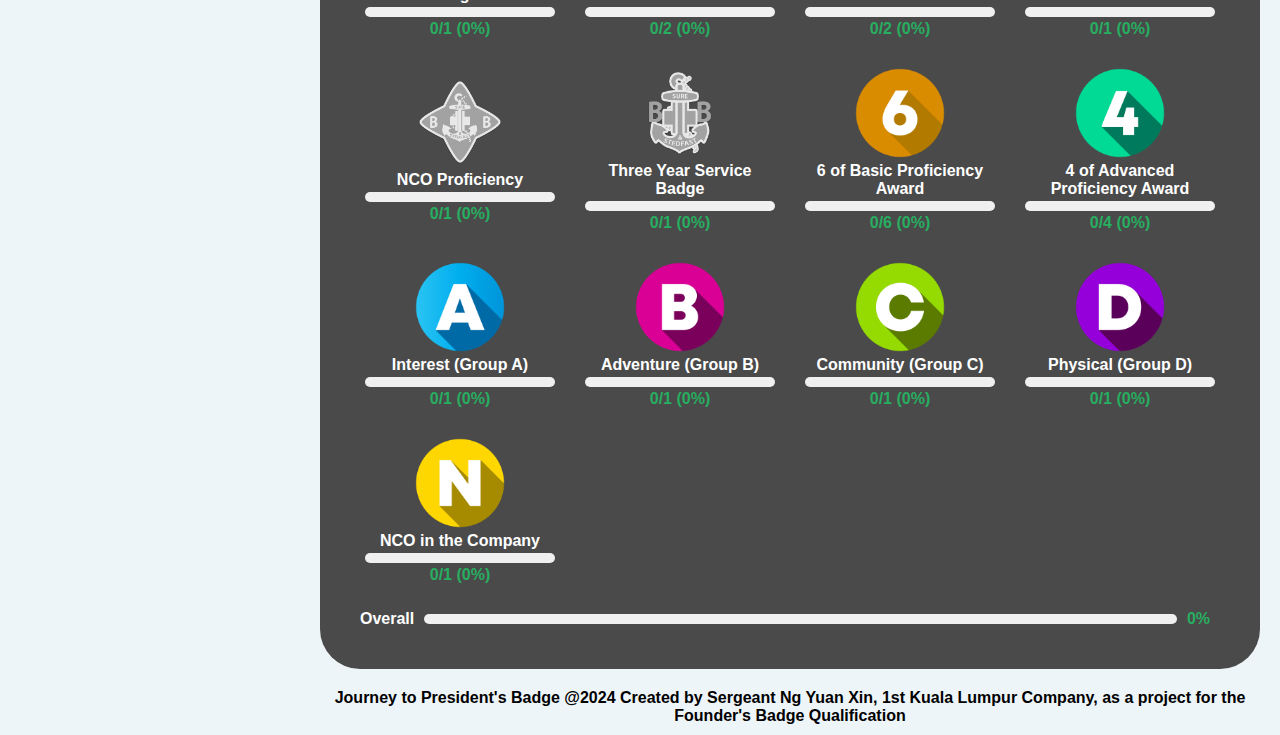
==== commit c42c4f79: "Update index.html" ====
--- a/index.html
+++ b/index.html
@@ -8,758 +8,897 @@
     <link rel="stylesheet" href="https://cdnjs.cloudflare.com/ajax/libs/font-awesome/6.5.1/css/all.min.css">
     <script src="https://cdnjs.cloudflare.com/ajax/libs/jquery/3.7.1/jquery.min.js"></script>
     <link rel="icon" href="https://bbmalaysia.org/badges/award/4312%20Presidents.png">
+    <script src="https://cdnjs.cloudflare.com/ajax/libs/html2canvas/1.4.1/html2canvas.min.js"></script>
     <script src="Badge Profile.js"></script>
 </head> 
 
 <body>
-    <a id="toggleSidebar" class="bars"><i class="fas fa-bars" title="Menu"></i></a>
-
-    <i id="goToTopBtn" class="fa-solid fa-up-long" title="Go to Top"></i>
-
-    <div id="side-bar" class="side-bar">
-        <div class="menu">
-            <div class="side_barclose" onclick="toggleSidebar()"> <button>Close &times;</button> </div>
-            <h1 class="side-bar-title">Award Section</h1>                        
-
-            <div class="side-bar-row-container">
-                <p>Proficiency Award</p>
-                <p class="basic">Basic <span>Advanced</span></p>
-            </div>            
-
-            <div class="item">
-                <a class="sub-btn" onclick="toggleSubMenu(this)">
-                    Compulsory
-                    <i class="fa-solid fa-caret-right"></i>                
-                </a> 
-                
-                <div class="sub-menu">
-
-                    <a href="#" class="sub-item" data-url="image/Right/Target.png">
-                        <div class="sub-box">
-                            <img src="image/Right/Target.png" alt="Sub Item Image">
-                            <p class="sub-box-text">TARGET</p>
-                            <div class="ccheckbox-container">
-                                <input class="checkbox" type="checkbox">
-                                <input class="right-checkbox-none" type="checkbox">
-                            </div>                                                       
-                        </div>
+    <div id="screenshot-container">
+        <a id="toggleSidebar" class="bars"><i class="fas fa-bars" title="Menu"></i></a>
+
+        <i id="goToTopBtn" class="fa-solid fa-up-long" title="Go to Top"></i>
+
+        <div id="side-bar" class="side-bar">
+            <div class="menu">
+                <div class="side_barclose" onclick="toggleSidebar()"> <button>Close &times;</button> </div>
+                <h1 class="side-bar-title">Awards Section</h1>                        
+
+                <div class="side-bar-row-container">
+                    <p>Awards</p>
+                    <p class="basic">Basic <span>Advanced</span></p>
+                </div>            
+
+                <div class="item">
+                    <a class="sub-btn" onclick="toggleSubMenu(this)">
+                        Compulsory
+                        <i class="fa-solid fa-caret-right"></i>                
+                    </a> 
+                    
+                    <div class="sub-menu">
+
+                        <a class="sub-item" data-url="image/Right/Target.png">
+                            <div class="sub-box">
+                                <img src="image/Right/Target.png" alt="Sub Item Image">
+                                <p class="sub-box-text">TARGET</p>
+                                <div class="ccheckbox-container">
+                                    <input class="checkbox" type="checkbox">
+                                    <input class="right-checkbox-none" type="checkbox">
+                                </div>                                                       
+                            </div>
+                        </a>
+                        
+                        <a class="sub-item" data-url="image/Right/Christian Education.png">
+                            <div class="sub-box">
+                                <img src="image/Right/Christian Education.png" alt="CHRISTIAN EDUCATION">
+                                <p class="sub-box-text">CHRISTIAN EDUCATION</p>
+                                <div class="ccheckbox-container">
+                                    <input class="checkbox" type="checkbox">
+                                    <input class="right-checkbox" type="checkbox">
+                                </div>                            
+                            </div>
+                        </a>
+                
+                        <a class="sub-item" data-url="image/Right/Drill.png">
+                            <div class="sub-box">
+                                <img src="image/Right/Drill.png" alt="DRILL">
+                                <p class="sub-box-text">DRILL</p>
+                                <div class="ccheckbox-container">
+                                    <input class="checkbox" type="checkbox">
+                                    <input class="right-checkbox" type="checkbox">
+                                </div> 
+                            </div>
+                        </a>
+
+                        <a class="sub-item" data-url="image/Right/Recruitment.png">
+                            <div class="sub-box">
+                                <img src="image/Right/Recruitment.png" alt="RECRUITMENT">
+                                <p class="sub-box-text">RECRUITMENT</p>
+                                <div class="ccheckbox-container">
+                                    <input class="checkbox" type="checkbox">
+                                    <input class="right-checkbox" type="checkbox">
+                                </div> 
+                            </div>
+                        </a>
+                    </div>
+
+                    <p class="electives">ELECTIVES</p>
+
+                    <a class="sub-btn" onclick="toggleSubMenu(this)">
+                        Interest (Group A)
+                        <i class="fa-solid fa-caret-right"></i>                
                     </a>
                     
-                    <a href="#" class="sub-item" data-url="image/Right/Christian Education.png">
-                        <div class="sub-box">
-                            <img src="image/Right/Christian Education.png" alt="CHRISTIAN EDUCATION">
-                            <p class="sub-box-text">CHRISTIAN EDUCATION</p>
-                            <div class="ccheckbox-container">
-                                <input class="checkbox" type="checkbox">
-                                <input class="right-checkbox" type="checkbox">
-                            </div>                            
-                        </div>
-                    </a>
-            
-                    <a href="#" class="sub-item" data-url="image/Right/Drill.png">
-                        <div class="sub-box">
-                            <img src="image/Right/Drill.png" alt="DRILL">
-                            <p class="sub-box-text">DRILL</p>
-                            <div class="ccheckbox-container">
-                                <input class="checkbox" type="checkbox">
-                                <input class="right-checkbox" type="checkbox">
-                            </div> 
-                        </div>
-                    </a>
-
-                    <a href="#" class="sub-item" data-url="image/Right/Recruitment.png">
-                        <div class="sub-box">
-                            <img src="image/Right/Recruitment.png" alt="RECRUITMENT">
-                            <p class="sub-box-text">RECRUITMENT</p>
-                            <div class="ccheckbox-container">
-                                <input class="checkbox" type="checkbox">
-                                <input class="right-checkbox" type="checkbox">
-                            </div> 
-                        </div>
-                    </a>
-                </div>
-
-                <p class="electives">ELECTIVES</p>
-
-                <a class="sub-btn" onclick="toggleSubMenu(this)">
-                    Interest (Group A)
-                    <i class="fa-solid fa-caret-right"></i>                
-                </a>
-                
-                <div class="sub-menu1">
-                    <a href="#" class="sub-item" data-url="image/Right/Arts.png">
-                        <div class="sub-box">
-                            <img src="image/Right/Arts.png" alt="ARTS">
-                            <p class="sub-box-text">ARTS</p>
-                            <div class="checkbox-container">
-                                <input class="checkbox" type="checkbox">
-                                <input class="right-checkbox" type="checkbox">
-                            </div>
-                        </div>                     
-                    </a>
-
-                    <a href="#" class="sub-item" data-url="image/Right/Bandsmans.png">
-                        <div class="sub-box">
-                            <img src="image/Right/Bandsmans.png" alt="BANDSMAN">
-                            <p class="sub-box-text">BANDSMAN</p>
-                            <div class="checkbox-container">
-                                <input class="checkbox" type="checkbox">
-                                <input class="right-checkbox" type="checkbox">
-                            </div>
-                        </div>                      
-                    </a>
-
-                    <a href="#" class="sub-item" data-url="image/Right/Buglers.png">
-                        <div class="sub-box">
-                            <img src="image/Right/Buglers.png" alt="BUGLERS">
-                            <p class="sub-box-text">BUGLERS</p>
-                            <div class="checkbox-container">
-                                <input class="checkbox" type="checkbox">
-                                <input class="right-checkbox" type="checkbox">
-                            </div>
-                        </div>                       
-                    </a>
-            
-                    <a href="#" class="sub-item" data-url="image/Right/Communication.png">
-                        <div class="sub-box">
-                            <img src="image/Right/Communication.png" alt="COMMUNICATION">
-                            <p class="sub-box-text">COMMUNICATION</p>
-                            <div class="checkbox-container">
-                                <input class="checkbox" type="checkbox">
-                                <input class="right-checkbox" type="checkbox">
-                            </div>                         
-                        </div>
-                    </a>
-            
-                    <a href="#" class="sub-item" data-url="image/Right/Computer Knowledge.png">
-                        <div class="sub-box">
-                            <img src="image/Right/Computer Knowledge.png" alt="COMPUTER KNOWLEDGE">
-                            <p class="sub-box-text">COMPUTER KNOWLEDGE</p>
-                            <div class="checkbox-container">
-                                <input class="checkbox" type="checkbox">
-                                <input class="right-checkbox" type="checkbox">
-                            </div>                         
-                        </div>
-                    </a>
-
-                    <a href="#" class="sub-item" data-url="image/Right/Crafts.png">
-                        <div class="sub-box">
-                            <img src="image/Right/Crafts.png" alt="CRAFT">
-                            <p class="sub-box-text">CRAFT</p>
-                            <div class="checkbox-container">
-                                <input class="checkbox" type="checkbox">
-                                <input class="right-checkbox" type="checkbox">
-                            </div>                         
-                        </div>
-                    </a>
-
-                    <a href="#" class="sub-item" data-url="image/Right/Drummers.png">
-                        <div class="sub-box">
-                            <img src="image/Right/Drummers.png" alt="DRUMMERS">
-                            <p class="sub-box-text">DRUMMERS</p>
-                            <div class="checkbox-container">
-                                <input class="checkbox" type="checkbox">
-                                <input class="right-checkbox" type="checkbox">
-                            </div>                         
-                        </div>
-                    </a>
-
-                    <a href="#" class="sub-item" data-url="image/Right/Hobbies.png">
-                        <div class="sub-box">
-                            <img src="image/Right/Hobbies.png" alt="HOBBIES">
-                            <p class="sub-box-text">HOBBIES</p>
-                            <div class="checkbox-container">
-                                <input class="checkbox" type="checkbox">
-                                <input class="right-checkbox" type="checkbox">
-                            </div>                         
-                        </div>
-                    </a>
-
-                    <a href="#" class="sub-item" data-url="image/Right/International Relations.png">
-                        <div class="sub-box">
-                            <img src="image/Right/International Relations.png" alt="INTERNATIONAL RELATIONS">
-                            <p class="sub-box-text">INTERNATIONAL RELATIONS</p>
-                            <div class="checkbox-container">
-                                <input class="checkbox" type="checkbox">
-                                <input class="right-checkbox" type="checkbox">
-                            </div>                         
-                        </div>
-                    </a>
-
-                    <a href="#" class="sub-item" data-url="image/Right/Nature Awareness.png">
-                        <div class="sub-box">
-                            <img src="image/Right/Nature Awareness.png" alt="NATURE AWARENESS">
-                            <p class="sub-box-text">NATURE AWARENESS</p>
-                            <div class="checkbox-container">
-                                <input class="checkbox" type="checkbox">
-                                <input class="right-checkbox" type="checkbox">
-                            </div>                         
-                        </div>
-                    </a>
-            
-                    <a href="#" class="sub-item" data-url="image/Right/Pipers.png">
-                        <div class="sub-box">
-                            <img src="image/Right/Pipers.png" alt="PIPERS">
-                            <p class="sub-box-text">PIPERS</p>
-                            <div class="checkbox-container">
-                                <input class="checkbox" type="checkbox">
-                                <input class="right-checkbox" type="checkbox">
-                            </div>                         
-                        </div>
-                    </a>
-                </div>
-
-                <a class="sub-btn" onclick="toggleSubMenu(this)">
-                    Adventure (Group B)
-                    <i class="fa-solid fa-caret-right"></i>                
-                </a>
-                
-                <div class="sub-menu2">
-                    <a href="#" class="sub-item" data-url="image/Right/Camping.png">
-                        <div class="sub-box">
-                            <img src="image/Right/Camping.png" alt="CAMPING">
-                            <p class="sub-box-text">CAMPING</p>
-                            <div class="checkbox-container">
-                                <input class="checkbox" type="checkbox">
-                                <input class="right-checkbox" type="checkbox">
-                            </div>                         
-                        </div>
-                    </a>
-
-                    <a href="#" class="sub-item" data-url="image/Right/Expedition.png">
-                        <div class="sub-box">
-                            <img src="image/Right/Expedition.png" alt="EXPEDITION">
-                            <p class="sub-box-text">EXPEDITION</p>
-                            <div class="checkbox-container">
-                                <input class="checkbox" type="checkbox">
-                                <input class="right-checkbox" type="checkbox">
-                            </div>                         
-                        </div>
-                    </a>
-
-                    <a href="#" class="sub-item" data-url="image/Right/Water Adventure.png">
-                        <div class="sub-box">
-                            <img src="image/Right/Water Adventure.png" alt="WATER ADVENTURE">
-                            <p class="sub-box-text">WATER ADVENTURE</p>
-                            <div class="checkbox-container">
-                                <input class="checkbox" type="checkbox">
-                                <input class="right-checkbox" type="checkbox">
-                            </div>                         
-                        </div>
-                    </a>
-
-                </div>
-
-                <a class="sub-btn" onclick="toggleSubMenu(this)">
-                    Community (Group C)
-                    <i class="fa-solid fa-caret-right"></i>                
-                </a>
-                
-                <div class="sub-menu3">
-                    <a href="#" class="sub-item" data-url="image/Right/Citizenship.png">
-                        <div class="sub-box">
-                            <img src="image/Right/Citizenship.png" alt="CITIZENSHIP">
-                            <p class="sub-box-text">CITIZENSHIP</p>
-                            <div class="checkbox-container">
-                                <input class="checkbox" type="checkbox">
-                                <input class="right-checkbox" type="checkbox">
-                            </div>                         
-                        </div>
-                    </a>
-            
-                    <a href="#" class="sub-item" data-url="image/Right/Community Service.png">
-                        <div class="sub-box">
-                            <img src="image/Right/Community Service.png" alt="COMMUNITY SERVICE">
-                            <p class="sub-box-text">COMMUNITY SERVICE</p>
-                            <div class="checkbox-container">
-                                <input class="checkbox" type="checkbox">
-                                <input class="right-checkbox" type="checkbox">
-                            </div>                         
-                        </div>
-                    </a>
-            
-                    <a href="#" class="sub-item" data-url="image/Right/Environmental Conservation.png">
-                        <div class="sub-box">
-                            <img src="image/Right/Environmental Conservation.png" alt="ENVIROMENTAL CONSERVATION">
-                            <p class="sub-box-text">ENVIROMENTAL CONSERVATION</p>
-                            <div class="checkbox-container">
-                                <input class="checkbox" type="checkbox">
-                                <input class="right-checkbox" type="checkbox">
-                            </div>                         
-                        </div>
-                    </a>
-
-                    <a href="#" class="sub-item" data-url="image/Right/Fireman.png">
-                        <div class="sub-box">
-                            <img src="image/Right/Fireman.png" alt="FIRE AND RESCUE">
-                            <p class="sub-box-text">FIRE AND RESCUE</p>
-                            <div class="checkbox-container">
-                                <input class="checkbox" type="checkbox">
-                                <input class="right-checkbox" type="checkbox">
-                            </div>                         
-                        </div>
-                    </a>
-
-                    <a href="#" class="sub-item" data-url="image/Right/First Aid.png">
-                        <div class="sub-box">
-                            <img src="image/Right/First Aid.png" alt="FIRST AID">
-                            <p class="sub-box-text">FIRST AID</p>
-                            <div class="checkbox-container">
-                                <input class="checkbox" type="checkbox">
-                                <input class="right-checkbox" type="checkbox">
-                            </div>                         
-                        </div>
-                    </a>
-
-                    <a href="#" class="sub-item" data-url="image/Right/Life Saving.png">
-                        <div class="sub-box">
-                            <img src="image/Right/Life Saving.png" alt="LIFE SAVING">
-                            <p class="sub-box-text">LIFE SAVING</p>
-                            <div class="checkbox-container">
-                                <input class="checkbox" type="checkbox">
-                                <input class="right-checkbox" type="checkbox">
-                            </div>                         
-                        </div>
-                    </a>
-
-                    <a href="#" class="sub-item" data-url="image/Right/Safety.png">
-                        <div class="sub-box">
-                            <img src="image/Right/Safety.png" alt="SAFETY">
-                            <p class="sub-box-text">SAFETY</p>
-                            <div class="checkbox-container">
-                                <input class="checkbox" type="checkbox">
-                                <input class="right-checkbox" type="checkbox">
-                            </div>                         
-                        </div>
-                    </a>
-                </div>
-
-                <a class="sub-btn" onclick="toggleSubMenu(this)">
-                    Physical (Group D)
-                    <i class="fa-solid fa-caret-right"></i>                
-                </a>
-                
-                <div class="sub-menu4">
-                    <a href="#" class="sub-item" data-url="image/Right/Athletics.png">
-                        <div class="sub-box">
-                            <img src="image/Right/Athletics.png" alt="ATHLETICS">
-                            <p class="sub-box-text">ATHLETICS</p>
-                            <div class="checkbox-container">
-                                <input class="checkbox" type="checkbox">
-                                <input class="right-checkbox" type="checkbox">
-                            </div>                         
-                        </div>
-                    </a>
-            
-                    <a href="#" class="sub-item" data-url="image/Right/Gymnastics.png">
-                        <div class="sub-box">
-                            <img src="image/Right/Gymnastics.png" alt="GYMNASTICS">
-                            <p class="sub-box-text">GYMNASTICS</p>
-                            <div class="checkbox-container">
-                                <input class="checkbox" type="checkbox">
-                                <input class="right-checkbox" type="checkbox">
-                            </div>                         
-                        </div>
-                    </a>
-            
-                    <a href="#" class="sub-item" data-url="image/Right/Martial Art.png">
-                        <div class="sub-box">
-                            <img src="image/Right/Martial Art.png" alt="MARTIAL ARTS">
-                            <p class="sub-box-text">MARTIAL ARTS</p>
-                            <div class="checkbox-container">
-                                <input class="checkbox" type="checkbox">
-                                <input class="right-checkbox" type="checkbox">
-                            </div>                         
-                        </div>
-                    </a>
-
-                    <a href="#" class="sub-item" data-url="image/Right/Physical Training.png">
-                        <div class="sub-box">
-                            <img src="image/Right/Physical Training.png" alt="PHYSICAL TRAINING">
-                            <p class="sub-box-text">PHYSICAL TRAINING</p>
-                            <div class="checkbox-container">
-                                <input class="checkbox" type="checkbox">
-                                <input class="right-checkbox" type="checkbox">
-                            </div>                         
-                        </div>
-                    </a>
-
-                    <a href="#" class="sub-item" data-url="image/Right/Sports.png">
-                        <div class="sub-box">
-                            <img src="image/Right/Sports.png" alt="SPORTS">
-                            <p class="sub-box-text">SPORTS</p>
-                            <div class="checkbox-container">
-                                <input class="checkbox" type="checkbox">
-                                <input class="right-checkbox" type="checkbox">
-                            </div>                         
-                        </div>
-                    </a>
-
-                    <a href="#" class="sub-item" data-url="image/Right/Swimming.png">
-                        <div class="sub-box">
-                            <img src="image/Right/Swimming.png" alt="SWIMMING">
-                            <p class="sub-box-text">SWIMMING</p>
-                            <div class="checkbox-container">
-                                <input class="checkbox" type="checkbox">
-                                <input class="right-checkbox" type="checkbox">
-                            </div>                         
-                        </div>
-                    </a>
-                </div>
-
-                <a class="sub-btn" onclick="toggleSubMenu(this)">
-                    Service Awards
-                    <i class="fa-solid fa-caret-right"></i>                
-                </a>
-                
-                <div class="sub-menu-right1">
-                    <a href="#" class="sub-item" data-url="image/Left/Junior One-Year.png">
-                        <div class="sub-box">
-                            <img src="image/Left/Junior One-Year.png" alt="JUNIOR SECTION SERVICE BADGE">
-                            <p class="sub-box-text">JUNIOR SECTION SERVICE BADGE</p>
-                            <input class="checkbox-right" type="checkbox">
-                        </div>
-                    </a>
-            
-                    <a href="#" class="sub-item" data-url="image/Left/One-Year.png">
-                        <div class="sub-box">
-                            <img src="image/Left/One-Year.png" alt="ONE YEAR SERVICE BADGE">
-                            <p class="sub-box-text">ONE YEAR SERVICE BADGE</p>
-                            <input class="checkbox-right" type="checkbox">
-                        </div>
-                    </a>
-
-                    <a href="#" class="sub-item" data-url="image/Left/Three-Years.png">
-                        <div class="sub-box">
-                            <img src="image/Left/Three-Years.png" alt="THREE YEAR SERVICE BADGE">
-                            <p class="sub-box-text">THREE YEAR SERVICE BADGE</p>
-                            <input class="checkbox-right" type="checkbox">
-                        </div>
-                    </a>
-
-                    <a href="#" class="sub-item" data-url="image/Left/Long-Year.png">
-                        <div class="sub-box">
-                            <img src="image/Left/Long-Year.png" alt="LONG YEAR SERVICE BADGE">
-                            <p class="sub-box-text">LONG YEAR SERVICE BADGE</p>
-                            <input class="checkbox-right" type="checkbox">
-                        </div>
-                    </a>
-                </div>
-
-                <a class="sub-btn" onclick="toggleSubMenu(this)">
-                    Special Awards
-                    <i class="fa-solid fa-caret-right"></i>                
-                </a>
-                
-                <div class="sub-menu-right2">
-                    <a href="#" class="sub-item" data-url="image/Left/NCO Proficiency Star.png">
-                        <div class="sub-box">
-                            <img src="image/Left/NCO Proficiency Star.png" alt="NCO PROFICIENCY">
-                            <p class="sub-box-text">NCO PROFICIENCY</p>
-                            <input class="checkbox-right" type="checkbox">
-                        </div>
-                    </a>
-            
-                    <a href="#" class="sub-item" data-url="image/Left/Scholastic Bronze.png">
-                        <div class="sub-box">
-                            <img src="image/Left/Scholastic Bronze.png" alt="BRONZE SCHOLASTIC AWARDS">
-                            <p class="sub-box-text">BRONZE SCHOLASTIC AWARDS</p>
-                            <input class="checkbox-right" type="checkbox">
-                        </div>
-                    </a>
-            
-                    <a href="#" class="sub-item" data-url="image/Left/Scholastic Silver.png">
-                        <div class="sub-box">
-                            <img src="image/Left/Scholastic Silver.png" alt="SILVER SCHOLASTIC AWARDS">
-                            <p class="sub-box-text">SILVER SCHOLASTIC AWARDS</p>
-                            <input class="checkbox-right" type="checkbox">
-                        </div>
-                    </a>
-
-                    <a href="#" class="sub-item" data-url="image/Left/Scholastic Gold.png">
-                        <div class="sub-box">
-                            <img src="image/Left/Scholastic Gold.png" alt="GOLD SCHOLASTIC AWARDS">
-                            <p class="sub-box-text">GOLD SCHOLASTIC AWARDS</p>
-                            <input class="checkbox-right" type="checkbox">
-                        </div>
-                    </a>
-
-                    <a href="#" class="sub-item" data-url="image/Left/Gold.png">
-                        <div class="sub-box">
-                            <img src="image/Left/Gold.png" alt="GOLD AWARD">
-                            <p class="sub-box-text">GOLD AWARD</p>
-                            <input class="checkbox-right" type="checkbox">
-                        </div>
-                    </a>
-
-                    <a href="#" class="sub-item" data-url="image/Left/DOFE Bronze.png">
-                        <div class="sub-box">
-                            <img src="image/Left/DOFE Bronze.png" alt="DOFE Bronze">
-                            <p class="sub-box-text">DOFE Bronze</p>
-                            <input class="checkbox-right dofe-checkbox" type="checkbox">
-                        </div>
+                    <div class="sub-menu1">
+                        <a class="sub-item" data-url="image/Right/Arts.png">
+                            <div class="sub-box">
+                                <img src="image/Right/Arts.png" alt="ARTS">
+                                <p class="sub-box-text">ARTS</p>
+                                <div class="checkbox-container">
+                                    <input class="checkbox" type="checkbox">
+                                    <input class="right-checkbox" type="checkbox">
+                                </div>
+                            </div>                     
+                        </a>
+
+                        <a class="sub-item" data-url="image/Right/Bandsmans.png">
+                            <div class="sub-box">
+                                <img src="image/Right/Bandsmans.png" alt="BANDSMAN">
+                                <p class="sub-box-text">BANDSMAN</p>
+                                <div class="checkbox-container">
+                                    <input class="checkbox" type="checkbox">
+                                    <input class="right-checkbox" type="checkbox">
+                                </div>
+                            </div>                      
+                        </a>
+
+                        <a class="sub-item" data-url="image/Right/Buglers.png">
+                            <div class="sub-box">
+                                <img src="image/Right/Buglers.png" alt="BUGLERS">
+                                <p class="sub-box-text">BUGLERS</p>
+                                <div class="checkbox-container">
+                                    <input class="checkbox" type="checkbox">
+                                    <input class="right-checkbox" type="checkbox">
+                                </div>
+                            </div>                       
+                        </a>
+                
+                        <a class="sub-item" data-url="image/Right/Communication.png">
+                            <div class="sub-box">
+                                <img src="image/Right/Communication.png" alt="COMMUNICATION">
+                                <p class="sub-box-text">COMMUNICATION</p>
+                                <div class="checkbox-container">
+                                    <input class="checkbox" type="checkbox">
+                                    <input class="right-checkbox" type="checkbox">
+                                </div>                         
+                            </div>
+                        </a>
+                
+                        <a class="sub-item" data-url="image/Right/Computer Knowledge.png">
+                            <div class="sub-box">
+                                <img src="image/Right/Computer Knowledge.png" alt="COMPUTER KNOWLEDGE">
+                                <p class="sub-box-text">COMPUTER KNOWLEDGE</p>
+                                <div class="checkbox-container">
+                                    <input class="checkbox" type="checkbox">
+                                    <input class="right-checkbox" type="checkbox">
+                                </div>                         
+                            </div>
+                        </a>
+
+                        <a class="sub-item" data-url="image/Right/Crafts.png">
+                            <div class="sub-box">
+                                <img src="image/Right/Crafts.png" alt="CRAFT">
+                                <p class="sub-box-text">CRAFTS</p>
+                                <div class="checkbox-container">
+                                    <input class="checkbox" type="checkbox">
+                                    <input class="right-checkbox" type="checkbox">
+                                </div>                         
+                            </div>
+                        </a>
+
+                        <a class="sub-item" data-url="image/Right/Drummers.png">
+                            <div class="sub-box">
+                                <img src="image/Right/Drummers.png" alt="DRUMMERS">
+                                <p class="sub-box-text">DRUMMERS</p>
+                                <div class="checkbox-container">
+                                    <input class="checkbox" type="checkbox">
+                                    <input class="right-checkbox" type="checkbox">
+                                </div>                         
+                            </div>
+                        </a>
+
+                        <a class="sub-item" data-url="image/Right/Financial Stewardship.png">
+                            <div class="sub-box">
+                                <img src="image/Right/Financial Stewardship.png" alt="FINANCIAL STEWARDSHIP">
+                                <p class="sub-box-text">FINANCIAL STEWARDSHIP</p>
+                                <div class="checkbox-container">
+                                    <input class="checkbox" type="checkbox">
+                                    <input class="right-checkbox" type="checkbox">
+                                </div>                         
+                            </div>
+                        </a>
+
+                        <a class="sub-item" data-url="image/Right/Hobbies.png">
+                            <div class="sub-box">
+                                <img src="image/Right/Hobbies.png" alt="HOBBIES">
+                                <p class="sub-box-text">HOBBIES</p>
+                                <div class="checkbox-container">
+                                    <input class="checkbox" type="checkbox">
+                                    <input class="right-checkbox" type="checkbox">
+                                </div>                         
+                            </div>
+                        </a>
+
+                        <a class="sub-item" data-url="image/Right/International Relations.png">
+                            <div class="sub-box">
+                                <img src="image/Right/International Relations.png" alt="INTERNATIONAL RELATIONS">
+                                <p class="sub-box-text">INTERNATIONAL RELATIONS</p>
+                                <div class="checkbox-container">
+                                    <input class="checkbox" type="checkbox">
+                                    <input class="right-checkbox" type="checkbox">
+                                </div>                         
+                            </div>
+                        </a>
+
+                        <a class="sub-item" data-url="image/Right/Nature Awareness.png">
+                            <div class="sub-box">
+                                <img src="image/Right/Nature Awareness.png" alt="NATURE AWARENESS">
+                                <p class="sub-box-text">NATURE AWARENESS</p>
+                                <div class="checkbox-container">
+                                    <input class="checkbox" type="checkbox">
+                                    <input class="right-checkbox" type="checkbox">
+                                </div>                         
+                            </div>
+                        </a>
+                
+                        <a class="sub-item" data-url="image/Right/Pipers.png">
+                            <div class="sub-box">
+                                <img src="image/Right/Pipers.png" alt="PIPERS">
+                                <p class="sub-box-text">PIPERS</p>
+                                <div class="checkbox-container">
+                                    <input class="checkbox" type="checkbox">
+                                    <input class="right-checkbox" type="checkbox">
+                                </div>                         
+                            </div>
+                        </a>
+                    </div>
+
+                    <a class="sub-btn" onclick="toggleSubMenu(this)">
+                        Adventure (Group B)
+                        <i class="fa-solid fa-caret-right"></i>                
                     </a>
                     
-                    <a href="#" class="sub-item" data-url="image/Left/DOFE Silver.png">
-                        <div class="sub-box">
-                            <img src="image/Left/DOFE Silver.png" alt="DOFE Silver">
-                            <p class="sub-box-text">DOFE Silver</p>
-                            <input class="checkbox-right dofe-checkbox" type="checkbox">
-                        </div>
+                    <div class="sub-menu2">
+                        <a class="sub-item" data-url="image/Right/Camping.png">
+                            <div class="sub-box">
+                                <img src="image/Right/Camping.png" alt="CAMPING">
+                                <p class="sub-box-text">CAMPING</p>
+                                <div class="checkbox-container">
+                                    <input class="checkbox" type="checkbox">
+                                    <input class="right-checkbox" type="checkbox">
+                                </div>                         
+                            </div>
+                        </a>
+
+                        <a class="sub-item" data-url="image/Right/Expedition.png">
+                            <div class="sub-box">
+                                <img src="image/Right/Expedition.png" alt="EXPEDITION">
+                                <p class="sub-box-text">EXPEDITION</p>
+                                <div class="checkbox-container">
+                                    <input class="checkbox" type="checkbox">
+                                    <input class="right-checkbox" type="checkbox">
+                                </div>                         
+                            </div>
+                        </a>
+
+                        <a class="sub-item" data-url="image/Right/Water Adventure.png">
+                            <div class="sub-box">
+                                <img src="image/Right/Water Adventure.png" alt="WATER ADVENTURE">
+                                <p class="sub-box-text">WATER ADVENTURE</p>
+                                <div class="checkbox-container">
+                                    <input class="checkbox" type="checkbox">
+                                    <input class="right-checkbox" type="checkbox">
+                                </div>                         
+                            </div>
+                        </a>
+
+                    </div>
+
+                    <a class="sub-btn" onclick="toggleSubMenu(this)">
+                        Community (Group C)
+                        <i class="fa-solid fa-caret-right"></i>                
                     </a>
                     
-                    <a href="#" class="sub-item" data-url="image/Left/DOFE Gold.png">
-                        <div class="sub-box">
-                            <img src="image/Left/DOFE Gold.png" alt="DOFE Gold">
-                            <p class="sub-box-text">DOFE Gold</p>
-                            <input class="checkbox-right dofe-checkbox" type="checkbox">
-                        </div>
+                    <div class="sub-menu3">
+                        <a class="sub-item" data-url="image/Right/Citizenship.png">
+                            <div class="sub-box">
+                                <img src="image/Right/Citizenship.png" alt="CITIZENSHIP">
+                                <p class="sub-box-text">CITIZENSHIP</p>
+                                <div class="checkbox-container">
+                                    <input class="checkbox" type="checkbox">
+                                    <input class="right-checkbox" type="checkbox">
+                                </div>                         
+                            </div>
+                        </a>
+                
+                        <a class="sub-item" data-url="image/Right/Community Service.png">
+                            <div class="sub-box">
+                                <img src="image/Right/Community Service.png" alt="COMMUNITY SERVICE">
+                                <p class="sub-box-text">COMMUNITY SERVICE</p>
+                                <div class="checkbox-container">
+                                    <input class="checkbox" type="checkbox">
+                                    <input class="right-checkbox" type="checkbox">
+                                </div>                         
+                            </div>
+                        </a>
+                
+                        <a class="sub-item" data-url="image/Right/Environmental Conservation.png">
+                            <div class="sub-box">
+                                <img src="image/Right/Environmental Conservation.png" alt="ENVIRONMENTAL CONSERVATION">
+                                <p class="sub-box-text">ENVIRONMENTAL CONSERVATION</p>
+                                <div class="checkbox-container">
+                                    <input class="checkbox" type="checkbox">
+                                    <input class="right-checkbox" type="checkbox">
+                                </div>                         
+                            </div>
+                        </a>
+
+                        <a class="sub-item" data-url="image/Right/Fireman.png">
+                            <div class="sub-box">
+                                <img src="image/Right/Fireman.png" alt="FIRE AND RESCUE">
+                                <p class="sub-box-text">FIRE AND RESCUE</p>
+                                <div class="checkbox-container">
+                                    <input class="checkbox" type="checkbox">
+                                    <input class="right-checkbox" type="checkbox">
+                                </div>                         
+                            </div>
+                        </a>
+
+                        <a class="sub-item" data-url="image/Right/First Aid.png">
+                            <div class="sub-box">
+                                <img src="image/Right/First Aid.png" alt="FIRST AID">
+                                <p class="sub-box-text">FIRST AID</p>
+                                <div class="checkbox-container">
+                                    <input class="checkbox" type="checkbox">
+                                    <input class="right-checkbox" type="checkbox">
+                                </div>                         
+                            </div>
+                        </a>
+
+                        <a class="sub-item" data-url="image/Right/Life Saving.png">
+                            <div class="sub-box">
+                                <img src="image/Right/Life Saving.png" alt="LIFE SAVING">
+                                <p class="sub-box-text">LIFE SAVING</p>
+                                <div class="checkbox-container">
+                                    <input class="checkbox" type="checkbox">
+                                    <input class="right-checkbox" type="checkbox">
+                                </div>                         
+                            </div>
+                        </a>
+
+                        <a class="sub-item" data-url="image/Right/Safety.png">
+                            <div class="sub-box">
+                                <img src="image/Right/Safety.png" alt="SAFETY">
+                                <p class="sub-box-text">SAFETY</p>
+                                <div class="checkbox-container">
+                                    <input class="checkbox" type="checkbox">
+                                    <input class="right-checkbox" type="checkbox">
+                                </div>                         
+                            </div>
+                        </a>
+
+                        <a class="sub-item" data-url="image/Right/Social Entreprenuership.png">
+                            <div class="sub-box">
+                                <img src="image/Right/Social Entreprenuership.png" alt="SOCIAL ENTREPRENEURSHIP">
+                                <p class="sub-box-text">SOCIAL ENTREPRENEURSHIP</p>
+                                <div class="checkbox-container">
+                                    <input class="checkbox" type="checkbox">
+                                    <input class="right-checkbox" type="checkbox">
+                                </div>                         
+                            </div>
+                        </a>
+
+                        <a class="sub-item" data-url="image/Right/Sustainability.png"> 
+                            <div class="sub-box">
+                                <img src="image/Right/Sustainability.png" alt="SUSTAINBILITY">
+                                <p class="sub-box-text">SUSTAINBILITY</p>
+                                <div class="checkbox-container">
+                                    <input class="checkbox" type="checkbox">
+                                    <input class="right-checkbox" type="checkbox">
+                                </div>                         
+                            </div>
+                        </a>
+
+                    </div>
+
+                    <a class="sub-btn" onclick="toggleSubMenu(this)">
+                        Physical (Group D)
+                        <i class="fa-solid fa-caret-right"></i>                
                     </a>
-
-
-                    <a href="#" class="sub-item" data-url="image/Left/Presidents.png">
-                        <div class="sub-box">
-                            <img src="image/Left/Presidents.png" alt="PRESIDENT’S AWARD">
-                            <p class="sub-box-text">PRESIDENT’S AWARD</p>
-                            <input class="checkbox-right" type="checkbox">
-                        </div>
+                    
+                    <div class="sub-menu4">
+                        <a class="sub-item" data-url="image/Right/Athletics.png">
+                            <div class="sub-box">
+                                <img src="image/Right/Athletics.png" alt="ATHLETICS">
+                                <p class="sub-box-text">ATHLETICS</p>
+                                <div class="checkbox-container">
+                                    <input class="checkbox" type="checkbox">
+                                    <input class="right-checkbox" type="checkbox">
+                                </div>                         
+                            </div>
+                        </a>
+                
+                        <a class="sub-item" data-url="image/Right/Gymnastics.png">
+                            <div class="sub-box">
+                                <img src="image/Right/Gymnastics.png" alt="GYMNASTICS">
+                                <p class="sub-box-text">GYMNASTICS</p>
+                                <div class="checkbox-container">
+                                    <input class="checkbox" type="checkbox">
+                                    <input class="right-checkbox" type="checkbox">
+                                </div>                         
+                            </div>
+                        </a>
+                
+                        <a class="sub-item" data-url="image/Right/Martial Art.png">
+                            <div class="sub-box">
+                                <img src="image/Right/Martial Art.png" alt="MARTIAL ARTS">
+                                <p class="sub-box-text">MARTIAL ARTS</p>
+                                <div class="checkbox-container">
+                                    <input class="checkbox" type="checkbox">
+                                    <input class="right-checkbox" type="checkbox">
+                                </div>                         
+                            </div>
+                        </a>
+    
+                        <a class="sub-item" data-url="image/Right/Physical Training.png">
+                            <div class="sub-box">
+                                <img src="image/Right/Physical Training.png" alt="PHYSICAL TRAINING">
+                                <p class="sub-box-text">PHYSICAL TRAINING</p>
+                                <div class="checkbox-container">
+                                    <input class="checkbox" type="checkbox">
+                                    <input class="right-checkbox" type="checkbox">
+                                </div>                         
+                            </div>
+                        </a>
+    
+                        <a class="sub-item" data-url="image/Right/Sports.png">
+                            <div class="sub-box">
+                                <img src="image/Right/Sports.png" alt="SPORTS">
+                                <p class="sub-box-text">SPORTS</p>
+                                <div class="checkbox-container">
+                                    <input class="checkbox" type="checkbox">
+                                    <input class="right-checkbox" type="checkbox">
+                                </div>                         
+                            </div>
+                        </a>
+    
+                        <a class="sub-item" data-url="image/Right/Swimming.png">
+                            <div class="sub-box">
+                                <img src="image/Right/Swimming.png" alt="SWIMMING">
+                                <p class="sub-box-text">SWIMMING</p>
+                                <div class="checkbox-container">
+                                    <input class="checkbox" type="checkbox">
+                                    <input class="right-checkbox" type="checkbox">
+                                </div>                         
+                            </div>
+                        </a>
+                    </div>
+
+
+                    <!-- <div class="item"> -->
+                        <a class="sub-btn" onclick="toggleSubMenu(this)">
+                            Rank
+                            <i class="fa-solid fa-caret-right"></i>                
+                        </a> 
+                        
+                        <div class="sub-menu-right3">
+                            <a class="sub-item" data-url="image/Right/Lance Corporal.png">
+                                <div class="sub-box">
+                                    <img src="image/Right/Lance Corporal.png" alt="Lance corporal">
+                                    <p class="sub-box-text">Lance Corporal</p>
+                                    <input class="checkbox-right rank-checkbox" type="checkbox">
+                                </div>
+                            </a>
+                        
+                            <a class="sub-item" data-url="image/Right/Corporal.png">
+                                <div class="sub-box">
+                                    <img src="image/Right/Corporal.png" alt="Corporal">
+                                    <p class="sub-box-text">Corporal</p>
+                                    <input class="checkbox-right rank-checkbox" type="checkbox">
+                                </div>
+                            </a>
+                        
+                            <a class="sub-item" data-url="image/Right/Sergeant.png">
+                                <div class="sub-box">
+                                    <img src="image/Right/Sergeant.png" alt="Sergeant">
+                                    <p class="sub-box-text">Sergeant</p>
+                                    <input class="checkbox-right rank-checkbox" type="checkbox">
+                                </div>
+                            </a>
+                        
+                            <a class="sub-item" data-url="image/Right/Staff Sergeant.png">
+                                <div class="sub-box">
+                                    <img src="image/Right/Staff Sergeant.png" alt="Staff sergeant">
+                                    <p class="sub-box-text">Staff Sergeant</p>
+                                    <input class="checkbox-right rank-checkbox" type="checkbox">
+                                </div>
+                            </a>
+                        </div>                            
+                    <!-- </div>     -->
+
+                    <a class="sub-btn" onclick="toggleSubMenu(this)">
+                        Service Awards
+                        <i class="fa-solid fa-caret-right"></i>                
                     </a>
-
-                    <a href="#" class="sub-item" data-url="image/Left/Founder.png">
-                        <div class="sub-box">
-                            <img src="image/Left/Founder.png" alt="FOUNDER’S AWARD">
-                            <p class="sub-box-text">FOUNDER’S AWARD</p>
-                            <input class="checkbox-right" type="checkbox">
-                        </div>
+                    
+                    <div class="sub-menu-right1">
+                        <a class="sub-item" data-url="image/Left/Link Badge.png">
+                            <div class="sub-box">
+                                <img src="image/Left/Link Badge.png" alt="LINK BADGE">
+                                <p class="sub-box-text">LINK BADGE</p>
+                                <input class="checkbox-right" type="checkbox">
+                            </div>
+                        </a>
+                        
+                        <a class="sub-item" data-url="image/Left/Junior One-Year1.png">
+                            <div class="sub-box">
+                                <img src="image/Left/Junior One-Year.png" alt="JUNIOR SECTION SERVICE BADGE">
+                                <p class="sub-box-text">JUNIOR SECTION SERVICE BADGE</p>
+                                <input class="checkbox-right" type="checkbox">
+                            </div>
+                        </a>
+                
+                        <a class="sub-item" data-url="image/Left/One-Year1.png">
+                            <div class="sub-box">
+                                <img src="image/Left/One-Year.png" alt="ONE YEAR SERVICE BADGE">
+                                <p class="sub-box-text">ONE YEAR SERVICE BADGE</p>
+                                <select class="one-year-service" id="one-year-service" onchange="handleSelectChange(this)">
+                                    <option value="0">0</option>
+                                    <option value="1">1</option>
+                                    <option value="2">2</option>
+                                    <option value="3">3</option>
+                                    <option value="4">4</option>
+                                    <option value="5">5</option>
+                                    <option value="6">6</option>
+                                    <option value="7">7</option>
+                                    <option value="8">8</option>
+                                    <option value="9">9</option>
+                                </select>
+                            </div>
+                        </a>                    
+
+                        <a class="sub-item" data-url="image/Left/Three-Years.png">
+                            <div class="sub-box">
+                                <img src="image/Left/Three-Years.png" alt="THREE YEAR SERVICE BADGE">
+                                <p class="sub-box-text">THREE YEAR SERVICE BADGE</p>
+                                <input class="checkbox-right" type="checkbox">
+                            </div>
+                        </a>
+
+                        <a class="sub-item" data-url="image/Left/Long-Year.png">
+                            <div class="sub-box">
+                                <img src="image/Left/Long-Year.png" alt="LONG YEAR SERVICE BADGE">
+                                <p class="sub-box-text">LONG YEAR SERVICE BADGE</p>
+                                <input class="checkbox-right" type="checkbox">
+                            </div>
+                        </a>
+                    </div>
+
+                    <a class="sub-btn" onclick="toggleSubMenu(this)">
+                        Special Awards
+                        <i class="fa-solid fa-caret-right"></i>                
                     </a>
-                </div>
-            </div>
-
-            <div class="side-bar-button">
-                <button type="toggle-button" onclick="collapseAllSubmenus()">Collapse All</button>
-                <button type="close-button" onclick="clearAll()">Clear All</button>
+                    
+                    <div class="sub-menu-right2">
+                        <a class="sub-item" data-url="image/Left/NCO Proficiency Star.png">
+                            <div class="sub-box">
+                                <img src="image/Left/NCO Proficiency Star.png" alt="NCO PROFICIENCY">
+                                <p class="sub-box-text">NCO PROFICIENCY</p>
+                                <input class="checkbox-right" type="checkbox">
+                            </div>
+                        </a>
+                
+                        <a class="sub-item" data-url="image/Left/Scholastic Bronze.png">
+                            <div class="sub-box">
+                                <img src="image/Left/Scholastic Bronze.png" alt="BRONZE SCHOLASTIC AWARDS">
+                                <p class="sub-box-text">BRONZE SCHOLASTIC AWARDS</p>
+                                <input class="checkbox-right" type="checkbox">
+                            </div>
+                        </a>
+                
+                        <a class="sub-item" data-url="image/Left/Scholastic Silver.png">
+                            <div class="sub-box">
+                                <img src="image/Left/Scholastic Silver.png" alt="SILVER SCHOLASTIC AWARDS">
+                                <p class="sub-box-text">SILVER SCHOLASTIC AWARDS</p>
+                                <input class="checkbox-right" type="checkbox">
+                            </div>
+                        </a>
+
+                        <a class="sub-item" data-url="image/Left/Scholastic Gold.png">
+                            <div class="sub-box">
+                                <img src="image/Left/Scholastic Gold.png" alt="GOLD SCHOLASTIC AWARDS">
+                                <p class="sub-box-text">GOLD SCHOLASTIC AWARDS</p>
+                                <input class="checkbox-right" type="checkbox">
+                            </div>
+                        </a>
+
+                        <a class="sub-item" data-url="image/Left/Gold.png">
+                            <div class="sub-box">
+                                <img src="image/Left/Gold.png" alt="GOLD AWARD">
+                                <p class="sub-box-text">GOLD AWARD</p>
+                                <input class="checkbox-right" type="checkbox">
+                            </div>
+                        </a>
+
+                        <a class="sub-item" data-url="image/Left/Dofe Bronze.png">
+                            <div class="sub-box">
+                                <img src="image/Left/Dofe Bronze.png" alt="DOFE Bronze">
+                                <p class="sub-box-text">DOFE Bronze</p>
+                                <input class="checkbox-right dofe-checkbox" type="checkbox">
+                            </div>
+                        </a>
+                        
+                        <a class="sub-item" data-url="image/Left/Dofe Silver.png">
+                            <div class="sub-box">
+                                <img src="image/Left/Dofe Silver.png" alt="DOFE Silver">
+                                <p class="sub-box-text">DOFE Silver</p>
+                                <input class="checkbox-right dofe-checkbox" type="checkbox">
+                            </div>
+                        </a>
+                        
+                        <a class="sub-item" data-url="image/Left/Dofe Gold.png">
+                            <div class="sub-box">
+                                <img src="image/Left/Dofe Gold.png" alt="DOFE Gold">
+                                <p class="sub-box-text">DOFE Gold</p>
+                                <input class="checkbox-right dofe-checkbox" type="checkbox">
+                            </div>
+                        </a>
+
+
+                        <a class="sub-item" data-url="image/Left/Presidents.png">
+                            <div class="sub-box">
+                                <img src="image/Left/Presidents.png" alt="PRESIDENT’S AWARD">
+                                <p class="sub-box-text">PRESIDENT’S AWARD</p>
+                                <input class="checkbox-right" type="checkbox">
+                            </div>
+                        </a>
+
+                        <a class="sub-item" data-url="image/Left/Founder.png">
+                            <div class="sub-box">
+                                <img src="image/Left/Founder.png" alt="FOUNDER’S AWARD">
+                                <p class="sub-box-text">FOUNDER’S AWARD</p>
+                                <input class="checkbox-right" type="checkbox">
+                            </div>
+                        </a>
+                    </div>
+                </div>
+
+                <div class="side-bar-button">
+                    <button type="toggle-button" onclick="collapseAllSubmenus()">Collapse All</button>
+                    <button type="close-button" onclick="clearAll()">Clear All</button>
+                </div>
             </div>
         </div>
-    </div>
-
-    <section class="main">
-        <h1 class="main-h1-badge">BADGES ARRANGEMENT</h1>
-
-        <div class="main-box">
-            <div class="arm">Right Arm</div>
-            <div class="box left-box" id="leftBox">
-                <div id="selectedBadgesContainer"></div>
+
+        <section class="main">
+            <h1 class="main-h1-badge">BADGES ARRANGEMENT</h1>
+        
+            <div class="main-box">
+                <div class="arm">Right Arm</div>
+                
+                <div class="box left-box" id="leftBox">
+                    <div id="selectedBadgesContainer"></div>
+                    <div class="square"></div>
+                    <div class="triangle"></div>
+                    <div class="right-chevron right-chevron1"></div>
+                    <div class="right-chevron right-chevron2"></div>
+                    <div class="right-chevron right-chevron3"></div>
+                    <div class="right-chevron right-chevron4"></div>      
+                    <div class="right-chevron right-chevron-sideleft1"></div>      
+                    <div class="right-chevron right-chevron-sideright1"></div>
+                    <div class="right-chevron right-chevron-sideleft2"></div>      
+                    <div class="right-chevron right-chevron-sideright2"></div>
+                    <div class="right-chevron right-chevron-sideleft3"></div>      
+                    <div class="right-chevron right-chevron-sideright3"></div>
+                    <div class="right-chevron right-chevron-sideleft4"></div>      
+                    <div class="right-chevron right-chevron-sideright4"></div>
+                </div>
+                
+                <div class="arm1">Left Arm</div>
+                
+                <div class="box right-box" id="rightBox">
+                    <div id="selectedBadgesContainer"></div>
+                </div>
+
+                <div class="badge-container">
+                    <div class="box link-box" id="link-badge"></div>
+                    <div class="box nametag-box" id="nametag">
+                        <div id="nametag-name" class="editable" contenteditable="true" data-placeholder="NAME"></div>
+                        <div id="nametag-company" class="editable" contenteditable="true" data-placeholder="COMPANY"></div>
+                    </div>
+                </div>
             </div>
-            
-            <div class="arm1">Left Arm</div>
-            <div class="box right-box" id="rightBox">
-                <div id="selectedBadgesContainer"></div>
+        </section>
+        
+        <div class="progress-box" id="selectedCount">
+
+            <div class="progress-box-h1">Summary</div>
+
+            <div class="progress-column">
+                <div class="progress-row">
+                    <div class="progress-cell">Compulsory</div>
+                    <div class="progress-cell progress-number">: 0 / 4&nbsp;&nbsp;</div>
+                </div>
+                <div class="progress-row">
+                    <div class="progress-cell">Interest (Group A)</div>
+                    <div class="progress-cell progress-number">: 0 / 12</div>
+                </div>
+                <div class="progress-row">
+                    <div class="progress-cell">Adventure (Group B)</div>
+                    <div class="progress-cell progress-number">: 0 / 3&nbsp;&nbsp;</div>
+                </div>
+                <div class="progress-row">
+                    <div class="progress-cell">Community (Group C)</div>
+                    <div class="progress-cell progress-number">: 0 / 9&nbsp;&nbsp;</div>
+                </div>
+                <div class="progress-row">
+                    <div class="progress-cell">Physical (Group D)</div>
+                    <div class="progress-cell progress-number">: 0 / 6&nbsp;&nbsp;</div>
+                </div>
+            </div>
+            <div class="progress-column">
+                <div class="progress-row">
+                    <div class="progress-cell">Service Awards</div>
+                    <div class="progress-cell progress-number">: 0 / 5&nbsp;&nbsp;</div>
+                </div>
+                <div class="progress-row">
+                    <div class="progress-cell">Special Awards</div>
+                    <div class="progress-cell progress-number">: 0 / 8&nbsp;&nbsp;</div>
+                </div>
+                <div class="progress-row">
+                    <div class="progress-cell">Total Basic Proficiency Award</div>
+                    <div class="progress-cell progress-number">: 0 / 34</div>
+                </div>
+                <div class="progress-row">
+                    <div class="progress-cell">Total Advanced Proficiency Award</div>
+                    <div class="progress-cell progress-number">: 0 / 33</div>
+                </div>
+                <div class="progress-row">
+                    <div class="progress-cell">Rank</div>
+                    <div class="progress-cell progress-rank">Private</div>
+                </div>
             </div>
         </div>
 
-    </section>
-    
-    <div class="progress-box" id="selectedCount">
-
-        <div class="progress-box-h1">Summary</div>
-
-        <div class="progress-column">
-            <div class="progress-row">
-                <div class="progress-cell">Compulsory</div>
-                <div class="progress-cell progress-number">: 0 / 4&nbsp;&nbsp;</div>
+        <section class="main1">
+            <div class="president-header">
+                <h1 class="main-h1">JOURNEY TO PRESIDENT'S AWARD</h1>
+                <i class="fa-solid fa-circle-info" id="presidentAwardIcon" title="President Award Syllabus"></i>
             </div>
-            <div class="progress-row">
-                <div class="progress-cell">Interest (Group A)</div>
-                <div class="progress-cell progress-number">: 0 / 11</div>
+
+            <div id="presidentAwardModal" class="modal">
+                <div class="modal-content">
+                    <span class="close">&times;</span>
+                    <div class="modal-header">
+                        <img src="image/President/Presidents.png" alt="President's Award Information" class="modal-image" />
+                        <h1 class="modal-title">PRESIDENT'S AWARD SYLLABUS</h1>
+                    </div>
+                    <div class="modal-body">
+                        <ol type="i" class="syllabus">
+                            <li>The applicant must be 15 years and above and be recommended by his/her Company Captain and Chaplain.</li>
+                            <li>Must be an NCO in the Company.</li>
+                            <li>Must satisfy the minimum awards required as follows:
+                                <ul type="disc" class="disc">
+                                    <li>NCO’s Proficiency Star (Advanced Level).</li>
+                                    <li>Christian Education (Advanced Level).</li>
+                                    <li>Drill (Advanced Level).</li>
+                                    <li>Recruitment (Basic Level).</li>
+                                    <li>At least three years of service in the Senior Section.</li>
+                                    <li class="disc-last">At least six (6) awards from group A, B, C and D with at least one (1) award from each group with the minimum level being two (2) at Basic Level and four (4) at Advanced Level.</li>
+                                </ul>
+                            </li>
+                        </ol>
+                    </div>
+                </div>
             </div>
-            <div class="progress-row">
-                <div class="progress-cell">Adventure (Group B)</div>
-                <div class="progress-cell progress-number">: 0 / 3&nbsp;&nbsp;</div>
+
+            <div class="president-container">
+                <div class="president-container-box" title="TARGET" data-description="TARGET">
+                    <img src="image/President/Target.png" alt="TARGET" width="100" height="100">
+                    <h4 class="text">Target</h4>
+                    <div class="progress-bar-container">
+                        <div class="progress-bar" style="width: 0;"></div>
+                    </div>
+                    <div class="progress-number">0/1 (0%)</div>
+                </div>
+
+                <div class="president-container-box" title="CHRISTIAN EDUCATION" data-description="CHRISTIAN EDUCATION">
+                    <div class="red-cloth">
+                        <img src="image/President/Christian Education.png" alt="CHRISTIAN EDUCATION" width="100" height="100">
+                    </div>                
+                    <h4 class="text">Christian Education</h4>
+                    <div class="progress-bar-container">
+                        <div class="progress-bar" style="width: 0%"></div>
+                    </div>
+                    <div class="progress-number">0/2 (0%)</div>
+                </div>
+        
+                <div class="president-container-box" title="DRILL" data-description="DRILL">
+                    <div class="red-cloth">
+                        <img src="image/President/Drill.png" alt="DRILL" width="100" height="100">
+                    </div>                
+                    <h4 class="text">Drill</h4>
+                    <div class="progress-bar-container">
+                        <div class="progress-bar" style="width: 0%"></div>
+                    </div>
+                    <div class="progress-number">0/2 (0%)</div>
+                </div>
+
+                <div class="president-container-box" title="RECRUITMENT" data-description="RECRUITMENT">
+                    <img src="image/President/Recruitment.png" alt="RECRUITMENT" width="100" height="100">
+                    <h4 class="text">Recuitment</h4>
+                    <div class="progress-bar-container">
+                        <div class="progress-bar" style="width: 0%"></div>
+                    </div>
+                    <div class="progress-number">0/1 (0%)</div>
+                </div>
+        
+                <div class="president-container-box" title="NCO PROFICIENCY" data-description="NCO PROFICIENCY">
+                    <img src="image/President/NCO Proficiency Star.png" alt="NCO PROFICIENCY" width="100" height="100">
+                    <h4 class="text">NCO Proficiency</h4>
+                    <div class="progress-bar-container">
+                        <div class="progress-bar" style="width: 0%"></div>
+                    </div>
+                    <div class="progress-number">0/1 (0%)</div>
+                </div>
+        
+                <div class="president-container-box" title="THREE YEAR SERVICE BADGE" data-description="THREE YEAR SERVICE BADGE">
+                    <img src="image/President/Three-Years.png" alt="THREE YEAR SERVICE BADGE" width="100" height="100">
+                    <h4 class="text">Three Year Service Badge</h4>
+                    <div class="progress-bar-container">
+                        <div class="progress-bar" style="width: 0%"></div>
+                    </div>
+                    <div class="progress-number">0/1 (0%)</div>
+                </div>
+
+                <div class="president-container-box" title="6 of Basic Proficiency Award" data-description="6 of Basic Proficiency Award">
+                    <img src="image/President/6.png" alt="6 of Basic Proficiency Award" width="100" height="100">
+                    <h4 class="text">6 of Basic Proficiency Award</h4>
+                    <div class="progress-bar-container">
+                        <div class="progress-bar" style="width: 0%"></div>
+                    </div>
+                    <div class="progress-number">0/6 (0%)</div>
+                </div>
+
+                <div class="president-container-box" title="4 of Advanced Proficiency Award" data-description="4 of Advanced Proficiency Award">
+                    <img src="image/President/4.png" alt="4 of Advanced Proficiency Award" width="100" height="100">
+                    <h4 class="text">4 of Advanced Proficiency Award</h4>
+                    <div class="progress-bar-container">
+                        <div class="progress-bar" style="width: 0%"></div>
+                    </div>
+                    <div class="progress-number">0/4 (0%)</div>
+                </div>
+
+                <div class="president-container-box" title="Interest (Group A)" data-description="Interest (Group A)">
+                    <img src="image/President/a.png" alt="Interest (Group A)" width="100" height="100">
+                    <h4 class="text">Interest (Group A)</h4>
+                    <div class="progress-bar-container">
+                        <div class="progress-bar" style="width: 0%"></div>
+                    </div>
+                    <div class="progress-number">0/1 (0%)</div>
+                </div>
+
+                <div class="president-container-box" title="Adventure (Group B)" data-description="Adventure (Group B)">
+                    <img src="image/President/b.png" alt="Adventure (Group B)" width="100" height="100">
+                    <h4 class="text">Adventure (Group B)</h4>
+                    <div class="progress-bar-container">
+                        <div class="progress-bar" style="width: 0%"></div>
+                    </div>
+                    <div class="progress-number">0/1 (0%)</div>
+                </div>
+
+                <div class="president-container-box" title="Community (Group C)" data-description="Community (Group C)">
+                    <img src="image/President/c.png" alt="Community (Group C)" width="100" height="100">
+                    <h4 class="text">Community (Group C)</h4>
+                    <div class="progress-bar-container">
+                        <div class="progress-bar" style="width: 0%"></div>
+                    </div>
+                    <div class="progress-number">0/1 (0%)</div>
+                </div>
+
+                <div class="president-container-box" title="Physical (Group D)" data-description="Physical (Group D)">
+                    <img src="image/President/d.png" alt="Physical (Group D)" width="100" height="100">
+                    <h4 class="text">Physical (Group D)</h4>
+                    <div class="progress-bar-container">
+                        <div class="progress-bar" style="width: 0%"></div>
+                    </div>
+                    <div class="progress-number">0/1 (0%)</div>
+                </div>
+
+                <div class="president-container-box" title="NCO in the Company" data-description="NCO in the Company">
+                    <img src="image/President/N.png" alt="NCO in the Company" width="100" height="100">
+                    <h4 class="text">NCO in the Company</h4>
+                    <div class="progress-bar-container">
+                        <div class="progress-bar" style="width: 0%"></div>
+                    </div>
+                    <div class="progress-number">0/1 (0%)</div>
+                </div>
+
+                <div class="president-container-overall">
+                    <h4 class="text">Overall</h4>
+                    <div class="progress-bar-containers-overall">
+                        <div class="progress-bar" style="width: 0%"></div>
+                    </div>
+                    <div class="progress-number-overall">0%</div>
+                </div>
+
             </div>
-            <div class="progress-row">
-                <div class="progress-cell">Community (Group C)</div>
-                <div class="progress-cell progress-number">: 0 / 7&nbsp;&nbsp;</div>
-            </div>
-            <div class="progress-row">
-                <div class="progress-cell">Physical (Group D)</div>
-                <div class="progress-cell progress-number">: 0 / 6&nbsp;&nbsp;</div>
-            </div>
-        </div>
-        <div class="progress-column">
-            <div class="progress-row">
-                <div class="progress-cell">Service Awards</div>
-                <div class="progress-cell progress-number">: 0 / 4&nbsp;&nbsp;</div>
-            </div>
-            <div class="progress-row">
-                <div class="progress-cell">Special Awards</div>
-                <div class="progress-cell progress-number">: 0 / 8&nbsp;&nbsp;</div>
-            </div>
-            <div class="progress-row">
-                <div class="progress-cell">Total Basic Proficiency Award</div>
-                <div class="progress-cell progress-number">: 0 / 31</div>
-            </div>
-            <div class="progress-row">
-                <div class="progress-cell">Total Advanced Proficiency Award</div>
-                <div class="progress-cell progress-number">: 0 / 30</div>
-            </div>
-        </div>
+        </section>
+
+        <footer class="footer">Journey to President's Badge @2024 Created by Sergeant Ng Yuan Xin, 1st Kuala Lumpur Company, as a project for the Founder's Badge Qualification</footer>
     </div>
 
-    <section class="main1">
-        <div class="president-header">
-            <h1 class="main-h1">JOURNEY TO PRESIDENT'S AWARD</h1>
-            <i class="fa-solid fa-circle-info" id="presidentAwardIcon" title="President Award Syllabus"></i>
-        </div>
-
-        <div id="presidentAwardModal" class="modal">
-            <div class="modal-content">
-                <span class="close">&times;</span>
-                <div class="modal-header">
-                    <img src="image/President/Presidents.png" alt="President's Award Information" class="modal-image" />
-                    <h1 class="modal-title">PRESIDENT'S AWARD SYLLABUS</h1>
-                </div>
-                <div class="modal-body">
-                    <ol type="i" class="syllabus">
-                        <li>The applicant must be 15 years and above and be recommended by his/her Company Captain and Chaplain.</li>
-                        <li>Must be an NCO in the Company.</li>
-                        <li>Must satisfy the minimum awards required as follows:
-                            <ul type="disc" class="disc">
-                                <li>NCO’s Proficiency Star (Advanced Level).</li>
-                                <li>Christian Education (Advanced Level).</li>
-                                <li>Drill (Advanced Level).</li>
-                                <li>Recruitment (Basic Level).</li>
-                                <li>At least three years of service in the Senior Section.</li>
-                                <li class="disc-last">At least six (6) awards from group A, B, C and D with at least one (1) award from each group with the minimum level being two (2) at Basic Level and four (4) at Advanced Level.</li>
-                            </ul>
-                        </li>
-                    </ol>
-                </div>
-            </div>
-        </div>
-
-        <div class="president-container">
-            <div class="president-container-box" title="TARGET" data-description="TARGET">
-                <img src="image/President/Target.png" alt="TARGET" width="100" height="100">
-                <h4 class="text">Target</h4>
-                <div class="progress-bar-container">
-                    <div class="progress-bar" style="width: 0;"></div>
-                </div>
-                <div class="progress-number">0/1 (0%)</div>
-            </div>
-
-            <div class="president-container-box" title="CHRISTIAN EDUCATION" data-description="CHRISTIAN EDUCATION">
-                <div class="red-cloth">
-                    <img src="image/President/Christian Education.png" alt="CHRISTIAN EDUCATION" width="100" height="100">
-                </div>                
-                <h4 class="text">Christian Education</h4>
-                <div class="progress-bar-container">
-                    <div class="progress-bar" style="width: 0%"></div>
-                </div>
-                <div class="progress-number">0/2 (0%)</div>
-            </div>
-      
-            <div class="president-container-box" title="DRILL" data-description="DRILL">
-                <div class="red-cloth">
-                    <img src="image/President/Drill.png" alt="DRILL" width="100" height="100">
-                </div>                
-                <h4 class="text">Drill</h4>
-                <div class="progress-bar-container">
-                    <div class="progress-bar" style="width: 0%"></div>
-                </div>
-                <div class="progress-number">0/2 (0%)</div>
-            </div>
-
-            <div class="president-container-box" title="RECRUITMENT" data-description="RECRUITMENT">
-                <img src="image/President/Recruitment.png" alt="RECRUITMENT" width="100" height="100">
-                <h4 class="text">Recuitment</h4>
-                <div class="progress-bar-container">
-                    <div class="progress-bar" style="width: 0%"></div>
-                </div>
-                <div class="progress-number">0/1 (0%)</div>
-            </div>
-      
-            <div class="president-container-box" title="NCO PROFICIENCY" data-description="NCO PROFICIENCY">
-                <img src="image/President/NCO Proficiency Star.png" alt="NCO PROFICIENCY" width="100" height="100">
-                <h4 class="text">NCO Proficiency</h4>
-                <div class="progress-bar-container">
-                    <div class="progress-bar" style="width: 0%"></div>
-                </div>
-                <div class="progress-number">0/1 (0%)</div>
-            </div>
-      
-            <div class="president-container-box" title="THREE YEAR SERVICE BADGE" data-description="THREE YEAR SERVICE BADGE">
-                <img src="image/President/Three-Years.png" alt="THREE YEAR SERVICE BADGE" width="100" height="100">
-                <h4 class="text">Three Year Service Badge</h4>
-                <div class="progress-bar-container">
-                    <div class="progress-bar" style="width: 0%"></div>
-                </div>
-                <div class="progress-number">0/1 (0%)</div>
-            </div>
-
-            <div class="president-container-box" title="6 of Basic Proficiency Award" data-description="6 of Basic Proficiency Award">
-                <img src="image/President/6.png" alt="6 of Basic Proficiency Award" width="100" height="100">
-                <h4 class="text">6 of Basic Proficiency Award</h4>
-                <div class="progress-bar-container">
-                    <div class="progress-bar" style="width: 0%"></div>
-                </div>
-                <div class="progress-number">0/6 (0%)</div>
-            </div>
-
-            <div class="president-container-box" title="4 of Advanced Proficiency Award" data-description="4 of Advanced Proficiency Award">
-                <img src="image/President/4.png" alt="4 of Advanced Proficiency Award" width="100" height="100">
-                <h4 class="text">4 of Advanced Proficiency Award</h4>
-                <div class="progress-bar-container">
-                    <div class="progress-bar" style="width: 0%"></div>
-                </div>
-                <div class="progress-number">0/4 (0%)</div>
-            </div>
-
-            <div class="president-container-box" title="Interest (Group A)" data-description="Interest (Group A)">
-                <img src="image/President/a.png" alt="Interest (Group A)" width="100" height="100">
-                <h4 class="text">Interest (Group A)</h4>
-                <div class="progress-bar-container">
-                    <div class="progress-bar" style="width: 0%"></div>
-                </div>
-                <div class="progress-number">0/1 (0%)</div>
-            </div>
-
-            <div class="president-container-box" title="Adventure (Group B)" data-description="Adventure (Group B)">
-                <img src="image/President/b.png" alt="Adventure (Group B)" width="100" height="100">
-                <h4 class="text">Adventure (Group B)</h4>
-                <div class="progress-bar-container">
-                    <div class="progress-bar" style="width: 0%"></div>
-                </div>
-                <div class="progress-number">0/1 (0%)</div>
-            </div>
-
-            <div class="president-container-box" title="Community (Group C)" data-description="Community (Group C)">
-                <img src="image/President/c.png" alt="Community (Group C)" width="100" height="100">
-                <h4 class="text">Community (Group C)</h4>
-                <div class="progress-bar-container">
-                    <div class="progress-bar" style="width: 0%"></div>
-                </div>
-                <div class="progress-number">0/1 (0%)</div>
-            </div>
-
-            <div class="president-container-box" title="Physical (Group D)" data-description="Physical (Group D)">
-                <img src="image/President/d.png" alt="Physical (Group D)" width="100" height="100">
-                <h4 class="text">Physical (Group D)</h4>
-                <div class="progress-bar-container">
-                    <div class="progress-bar" style="width: 0%"></div>
-                </div>
-                <div class="progress-number">0/1 (0%)</div>
-            </div>
-
-            <div class="president-container-overall">
-                <h4 class="text">Overall</h4>
-                <div class="progress-bar-containers-overall">
-                    <div class="progress-bar" style="width: 0%"></div>
-                </div>
-                <div class="progress-number-overall">0%</div>
-            </div>
-        </div>
-    </section>
-
-    <footer class="footer">Journey to President's Badge @2024 Created by Sergeant Ng Yuan Xin, 1st Kuala Lumpur Company, as a project for the Founder's Badge Qualification</footer>
+    <button id="capture" class="capture"><i class="fa-solid fa-camera"></i> Screenshot</button>
+
 </body>
+
 </html>
--- a/Badge Profile.css
+++ b/Badge Profile.css
@@ -201,13 +201,14 @@
     right: 5px;
 }
 
+
 .fa-bars {
     background-color: none;
     border: white;
     color: #333;
     font-size: 30px; 
     cursor: pointer;
-    padding: 0px 5px;
+    padding: 10px 5px 5px 5px;
     position: fixed;
     background: none;
     border: none;
@@ -255,11 +256,6 @@
     margin-right: 10px;
 }
 
-.sub-box {
-    display: flex;
-    align-items: center;
-}
-
 .sub-box img {
     margin-right: 5px;
 }
@@ -273,54 +269,168 @@
     text-decoration: none; 
 }
 
-.checkbox, .right-checkbox, .checkbox-right {
-    appearance: none;
-    width: 25px;
-    height: 25px;
-    background-color: #fff;
-    border: 2px solid #333;
-    border-radius: 5px;
-    cursor: pointer;
-    position: relative;
-    margin-left: auto;
-    margin-right: 10px;
-}
-
-.checkbox:checked, .right-checkbox:checked, .checkbox-right:checked {
-    background-color: #00D100;
-    border-color: #00D100;
-    align-items: center;
-}
-
-.checkbox:after, .right-checkbox:after, .checkbox-right:after {
-    content: '\2705'; 
-    font-size: 16px;
-    color: #fff;
-    position: absolute;
-    top: 50%;
-    left: 50%;
-    transform: translate(-50%, -50%);
-    display: none;
-}
-
-.checkbox:checked:after , .right-checkbox:checked:after, .checkbox-right:checked:after {
-    display: block;
-}
-
-.checkbox-container, .ccheckbox-container {
-    display: flex;
-    margin-left: auto;
-}
-
-.checkbox-container .right-checkbox, .ccheckbox-container .right-checkbox {
-    margin-left: 10px; 
+.sub-box {
+    display: flex;
+    justify-content: space-between; 
+    align-items: center;
+}
+
+.checkbox-right {
+    margin-left: auto; 
 }
 
 .checkbox-none {
     position: absolute;
     opacity: 0;
     pointer-events: none;
-}
+    margin-right: 100px; 
+
+}
+
+.right-checkbox-none {
+    margin-right: 6px;
+
+}
+
+.checkbox, .right-checkbox {
+    margin-right: 15px;
+}
+
+.checkbox, .right-checkbox, .checkbox-right {
+    --primary-color: #03c03c;
+    --secondary-color: #fff;
+    --primary-hover-color: #05d552;
+    /* checkbox */
+    --checkbox-diameter: 25px;
+    --checkbox-border-radius: 6px;
+    --checkbox-border-color: #000000;
+    --checkbox-border-width: 1.6px;
+    --checkbox-border-style: solid;
+    /* checkmark */
+    --checkmark-size: 1.2;
+    appearance: none;
+}
+
+.checkbox, .right-checkbox, .checkbox-right {
+    -webkit-appearance: none;
+    -moz-appearance: none;
+    appearance: none;
+    width: var(--checkbox-diameter);
+    height: var(--checkbox-diameter);
+    border-radius: var(--checkbox-border-radius);
+    background: var(--secondary-color);
+    border: var(--checkbox-border-width) var(--checkbox-border-style) var(--checkbox-border-color);
+    -webkit-transition: all 0.3s;
+    -o-transition: all 0.3s;
+    transition: all 0.3s;
+    cursor: pointer;
+    position: relative;
+}
+
+.checkbox, 
+.checkbox *, 
+.checkbox *::before, 
+.checkbox *::after,
+.right-checkbox, 
+.right-checkbox *, 
+.right-checkbox *::before, 
+.right-checkbox *::after,
+.checkbox-right, 
+.checkbox-right *, 
+.checkbox-right *::before, 
+.checkbox-right *::after {
+    -webkit-box-sizing: border-box;
+    box-sizing: border-box;
+}
+
+.checkbox::after,
+.right-checkbox::after,
+.checkbox-right::after {
+    content: "";
+    position: absolute;
+    top: 0;
+    left: 0;
+    right: 0;
+    bottom: 0;
+    -webkit-box-shadow: 0 0 0 calc(var(--checkbox-diameter) / 2.5) var(--primary-color);
+    box-shadow: 0 0 0 calc(var(--checkbox-diameter) / 2.5) var(--primary-color);
+    border-radius: inherit;
+    opacity: 0;
+    -webkit-transition: all 0.5s cubic-bezier(0.12, 0.4, 0.29, 1.46);
+    -o-transition: all 0.5s cubic-bezier(0.12, 0.4, 0.29, 1.46);
+    transition: all 0.5s cubic-bezier(0.12, 0.4, 0.29, 1.46);
+}
+
+.checkbox::before,
+.right-checkbox::before,
+.checkbox-right::before {
+    top: 40%;
+    left: 50%;
+    content: "";
+    position: absolute;
+    width: 4px;
+    height: 7px;
+    border-right: 2px solid var(--secondary-color);
+    border-bottom: 2px solid var(--secondary-color);
+    -webkit-transform: translate(-50%, -50%) rotate(45deg) scale(0);
+    -ms-transform: translate(-50%, -50%) rotate(45deg) scale(0);
+    transform: translate(-50%, -50%) rotate(45deg) scale(0);
+    opacity: 0;
+    -webkit-transition: all 0.1s cubic-bezier(0.71, -0.46, 0.88, 0.6),opacity 0.1s;
+    -o-transition: all 0.1s cubic-bezier(0.71, -0.46, 0.88, 0.6),opacity 0.1s;
+    transition: all 0.1s cubic-bezier(0.71, -0.46, 0.88, 0.6),opacity 0.1s;
+}
+
+/* actions */
+
+.checkbox:hover,
+.right-checkbox:hover,
+.checkbox-right:hover {
+    border-color: var(--primary-color);
+}
+
+.checkbox:checked,
+.right-checkbox:checked,
+.checkbox-right:checked {
+    background: var(--primary-color);
+    border-color: transparent;
+}
+
+.checkbox:checked::before,
+.right-checkbox:checked::before,
+.checkbox-right:checked::before {
+    opacity: 1;
+    -webkit-transform: translate(-50%, -50%) rotate(45deg) scale(var(--checkmark-size));
+    -ms-transform: translate(-50%, -50%) rotate(45deg) scale(var(--checkmark-size));
+    transform: translate(-50%, -50%) rotate(45deg) scale(var(--checkmark-size));
+    -webkit-transition: all 0.2s cubic-bezier(0.12, 0.4, 0.29, 1.46) 0.1s;
+    -o-transition: all 0.2s cubic-bezier(0.12, 0.4, 0.29, 1.46) 0.1s;
+    transition: all 0.2s cubic-bezier(0.12, 0.4, 0.29, 1.46) 0.1s;
+}
+
+.checkbox:active:not(:checked)::after,
+.right-checkbox:active:not(:checked)::after,
+.checkbox-right:active:not(:checked)::after {
+    -webkit-transition: none;
+    -o-transition: none;
+    -webkit-box-shadow: none;
+    box-shadow: none;
+    transition: none;
+    opacity: 1;
+}
+
+.checkbox-container, .ccheckbox-container {
+    display: flex;
+    justify-content: flex-end; /* This moves the checkbox to the right */
+    align-items: center; /* Aligns vertically in the middle */
+    margin-left: auto;
+}
+
+.checkbox-container .right-checkbox, .ccheckbox-container .right-checkbox {
+    margin-left: 10px;
+}
+
+
 
 select {
     padding: 4px; 
@@ -425,8 +535,7 @@
 .main-box {
     display: grid;
     grid-template-columns: repeat(2, 1fr);
-    grid-template-rows: auto;
-    align-items: center;
+    grid-template-rows: repeat(3, auto);
 }
 
 .arm {
@@ -446,71 +555,123 @@
 
 .left-box {
     grid-column: 1;
-    grid-row: 2;
+    grid-row: 2 / 4; 
 }
 
 .right-box {
     grid-column: 2;
-    grid-row: 2;
-}
-
-.box {
-    grid-template-columns: repeat(5, 1fr); 
-}
-
-
+    grid-row: 2 / 2;
+}
+
+.badge-container {
+    display: grid;
+    grid-template-rows: auto auto; 
+    grid-row: 3;
+    justify-items: center;  
+    align-items: center;
+    margin-top: -70px;
+}
+
+.link-box {
+    grid-row: 1; 
+    flex-direction: column;
+    justify-content: center;
+    align-items: center;
+}
+
+.nametag-box {
+    grid-row: 2; 
+    justify-self: center;
+    align-self: center;
+    margin: 10px 0;
+}
+
+#selectedBadgesContainer {
+    margin-top: 10px;
+}
 
 .left-box img {
     width: 90px;
     height: 90px;
-    padding: 5px;
-    margin: 3px;
-    z-index: 50;
+    padding: 2px 5px 0 0;
+    margin: 5px 8px;
+    z-index: 100;
     position: relative;
 }
+
+#link-badge img {
+    width: 90px;
+    height: 90px;
+    margin: -50px 0;
+    padding: 0;
+}
+
 
 .red-cloths {
     display: inline-block; 
     background-color: red;
     border-radius: 50%;
-    width: 95px;
-    height: 95px;
-    margin-right: 10px;
+    width: 100px;
+    height: 100px;
+    margin-right: 6px;
     position: relative;
 }
 
 .right-box {
     width: 550px;
-    height: 720px;
+    height: 600px;
     margin: 5px 20px 20px 20px;
     padding: 10px;
     border-radius: 10px;
     box-sizing: border-box;
     background: #2B2A2F;
-    margin-bottom: auto;
+    display: flex; 
+    flex-direction: column; 
+    justify-content: center; 
+    align-items: center; 
+    text-align: center; 
 }
 
 .right-box img {
-    width: 90px;
-    height: 90px;
-    margin: 0;
-    padding: 0px;
-}
-
-.right-box img[src="image/Left/Presidents.png"] {
     width: 100px;
     height: 100px;
     margin: 0;
     padding: 0px;
 }
 
-.right-box img[src="image/Left/Founder.png"] {
-    width: 130px;
-    height: 130px;
+.right-box img[src="image/Left/Founder.png"] { 
+    width: 160px;
+    height: 160px;
     margin: 0;
     padding: 0px;
 }
 
+.right-box img[src="image/Left/Presidents.png"] {
+    width: 115px;
+    height: 115px;
+    margin: 0;
+    padding: 0px;
+}
+
+.right-box img[src="image/Left/Dofe Bronze.png"],
+.right-box img[src="image/Left/Dofe Silver.png"],
+.right-box img[src="image/Left/Dofe Gold.png"] {
+    width: 85px;
+    height: 85px;
+    margin-right: 10px;
+}
+
+.right-box img[src="image/Left/Gold.png"] {
+    margin-right: 10px;
+}
+
+.right-box img[src="image/Left/One-Year1.png"],
+.right-box img[src="image/Left/Junior One-Year1.png"] { 
+    width: 50px;
+    height: 95px;
+    margin: 0 1px;
+}
+
 .leftmost-badge {
     margin-right: 10px;
 }
@@ -519,14 +680,35 @@
     margin: 0 auto 10px; 
 }
 
-.empty-space {
-    width: 150px; 
-    height: 100px; 
-}
-
 .right-box-row {
     display: flex;
-    align-items: center;
+    justify-content: center; 
+    align-items: center; 
+    width: 100%; 
+}
+
+#nametag {
+    border: 2px solid black;
+    padding: 5px;  /* follow BBM */
+    width: 350px;  /* follow BBM */
+    text-align: center;
+    font-size: 20px;
+    background-color: #ffffff;
+    
+}
+
+.editable {
+    outline: none;
+    line-height: 1.5;
+    font-size: 22px;
+    font-weight: bold;
+    color: black;
+}
+
+.editable[data-placeholder]:empty:before {
+    content: attr(data-placeholder);
+    color: grey;
+    font-weight: normal;
 }
 
 .progress-box-h1 {
@@ -543,8 +725,9 @@
     padding: 20px;
     border-radius: 10px;
     box-shadow: 0 0 10px rgba(0, 0, 0, 0.1);
-    max-width: 1150px;
+    max-width: 1180px;
     margin: auto;
+    margin-top: 20px;
 }
 
 .progress-box-h1 {
@@ -572,7 +755,7 @@
     padding: 5px;
 }
 
-.progress-number {
+.progress-number, .progress-rank {
     font-weight: bold;
     color: #27ae60;
 }
@@ -788,11 +971,19 @@
     }
 
     .main-box {
+        width: 95%; 
         display: block; 
     }
 
-    .left-box, .right-box {
-        max-width: 100%; 
+    .left-box {
+        margin: 0;
+        width: 0;
+    }
+
+    .right-box {
+        width: 420px; 
+        height: 600px; 
+        margin: 10px 0; 
     }
 
     .left-box img, .right-box img {
@@ -800,8 +991,8 @@
         height: 60px; 
     }
 
-    .arm, .arm1{
-        text-align: center;
+    .arm {
+        padding-left: 10px;
     }
 
     .president-header {
@@ -829,7 +1020,7 @@
         display: inline-block;
         margin-bottom: 10px; 
         margin-right: 0; 
-        width: 20%; 
+        width: 18%; 
         height: 10%; 
     }
 
@@ -842,29 +1033,10 @@
     }
 
     .progress-box {
-        display: flex; 
-        flex-direction: column; 
-        max-width: 100%; 
-        margin-top: 10px;
-    }
-
-    .progress-box-h1 {
-        font-size: 18px;
-    }
-
-    .progress-row {
-        padding: 5px 0;
-    }
-
-    .progress-number {
-        font-size: 12px;
-    }
-
-    .progress-bar-containers-overall {
-        height: 6px;
-        margin: 3px 0;
-    }
-    
+        display: block;
+        max-width: 95%; 
+    }
+
     .president-container {
         grid-template-columns: 1fr; 
         padding: 20px; 
@@ -878,32 +1050,61 @@
     }
 
     .progress-bar-containers-overall {
-        padding-left: 5px;
-    }
-
-    .progress-number-overall {
-        margin: 0; 
-        padding-left: 5px;
+        margin: 5px 0; 
+    }
+
+    .capture {
+        top: 10px; 
+        right: 10px;
+        padding: 8px 16px; 
     }
 }
 
 .footer {
-    text-align: center;
     font-weight: bold;
     margin-bottom: 10px;
-}
-    
+    text-align: center;
+}
+
 .left-box {
     width: 550px; 
-    height: 720px;
-    margin: 5px 20px 20px 20px;
+    height: 760px;
     border-radius: 10px;
     box-sizing: border-box;
     display: flex;
     flex-wrap: wrap; 
-    justify-content: center;
+    justify-content: center; 
+    align-items: flex-start; 
     text-align: center;
     background: #2B2A2F;
     position: relative;
-    overflow: hidden; 
-}
+    font-weight: 900;
+    margin: 5px 20px 20px 20px;
+}
+
+.capture {
+    position: fixed; 
+    top: 20px; 
+    right: 20px;
+    z-index: 1000; 
+    background-color: #ffcc00; 
+    border: none; 
+    color: white; 
+    padding: 10px 20px;
+    font-size: 16px; 
+    cursor: pointer; 
+    border-radius: 8px; 
+    box-shadow: 0 4px 6px rgba(0, 0, 0, 0.1); 
+    display: flex; 
+    align-items: center;
+    justify-content: center;
+    gap: 8px; 
+}
+
+.capture:hover {
+    background-color: #e6b800; 
+}
+
+.capture i {
+    font-size: 18px; 
+}
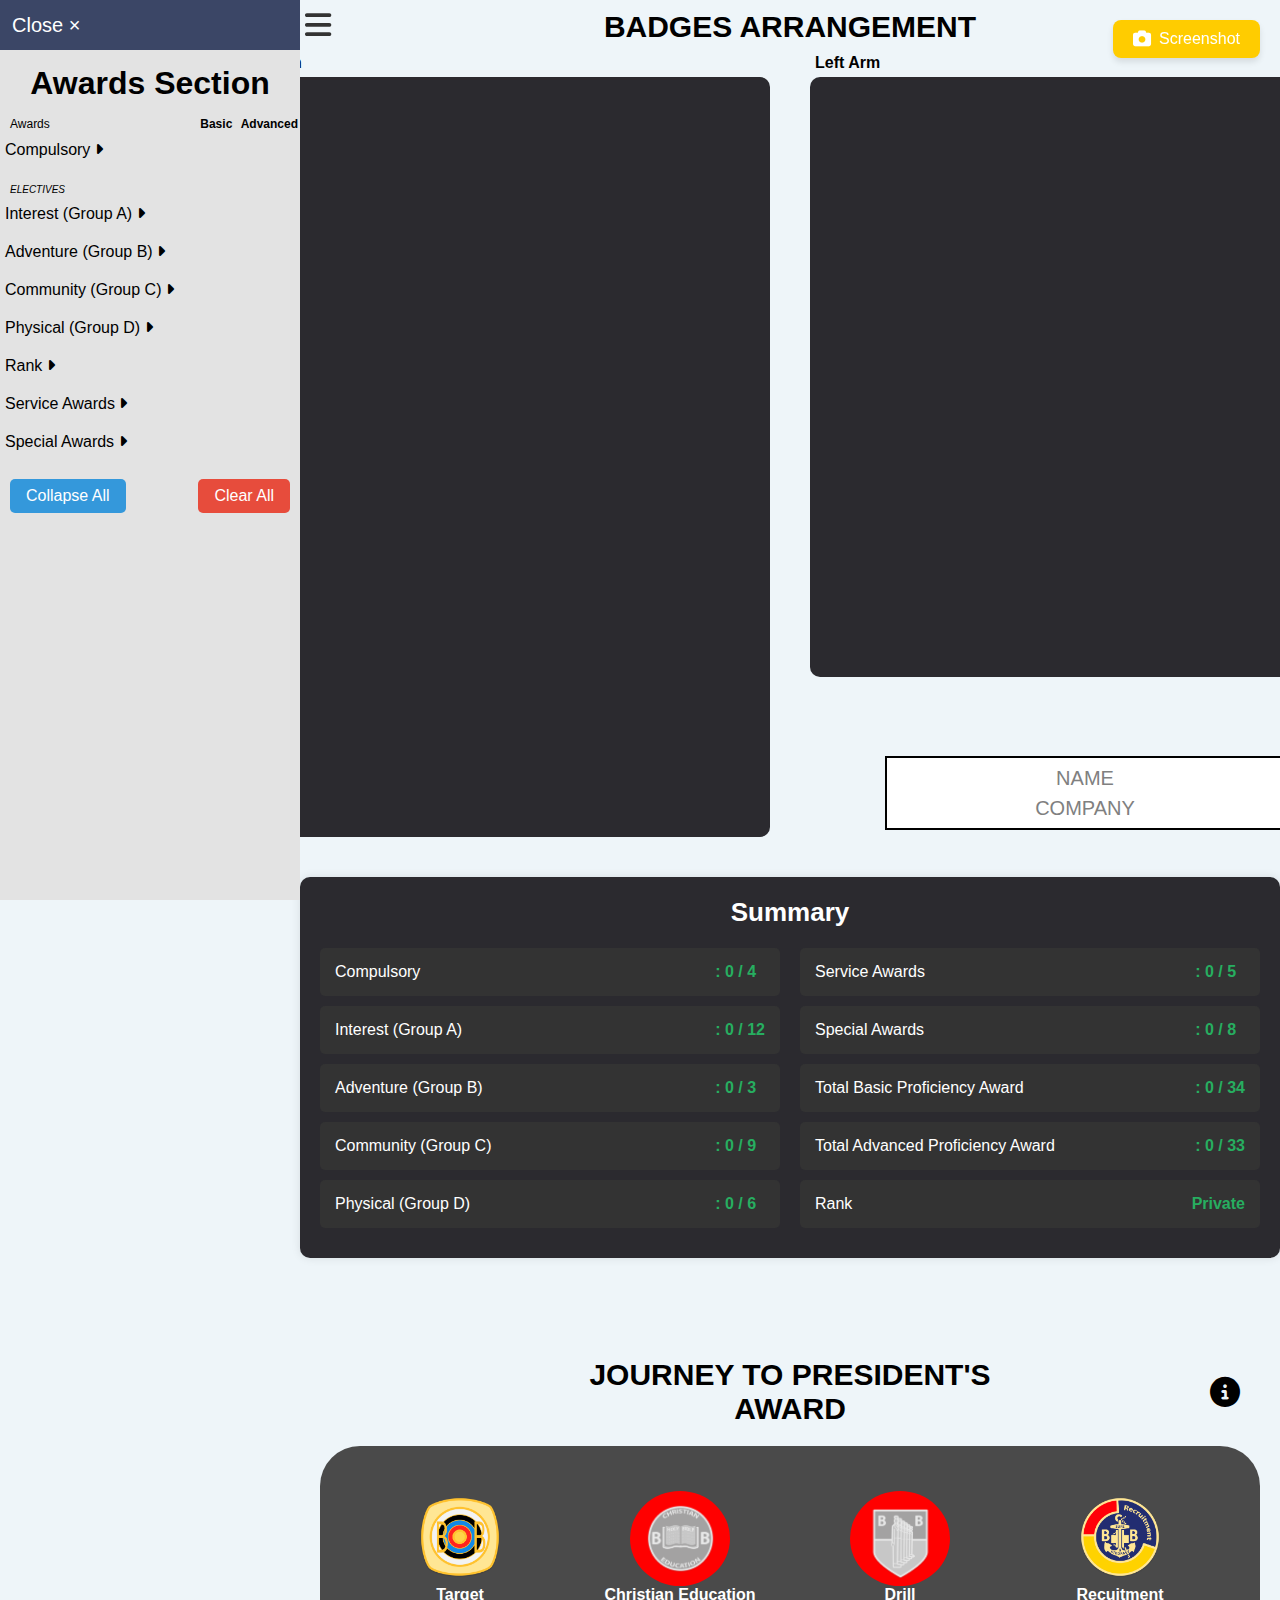
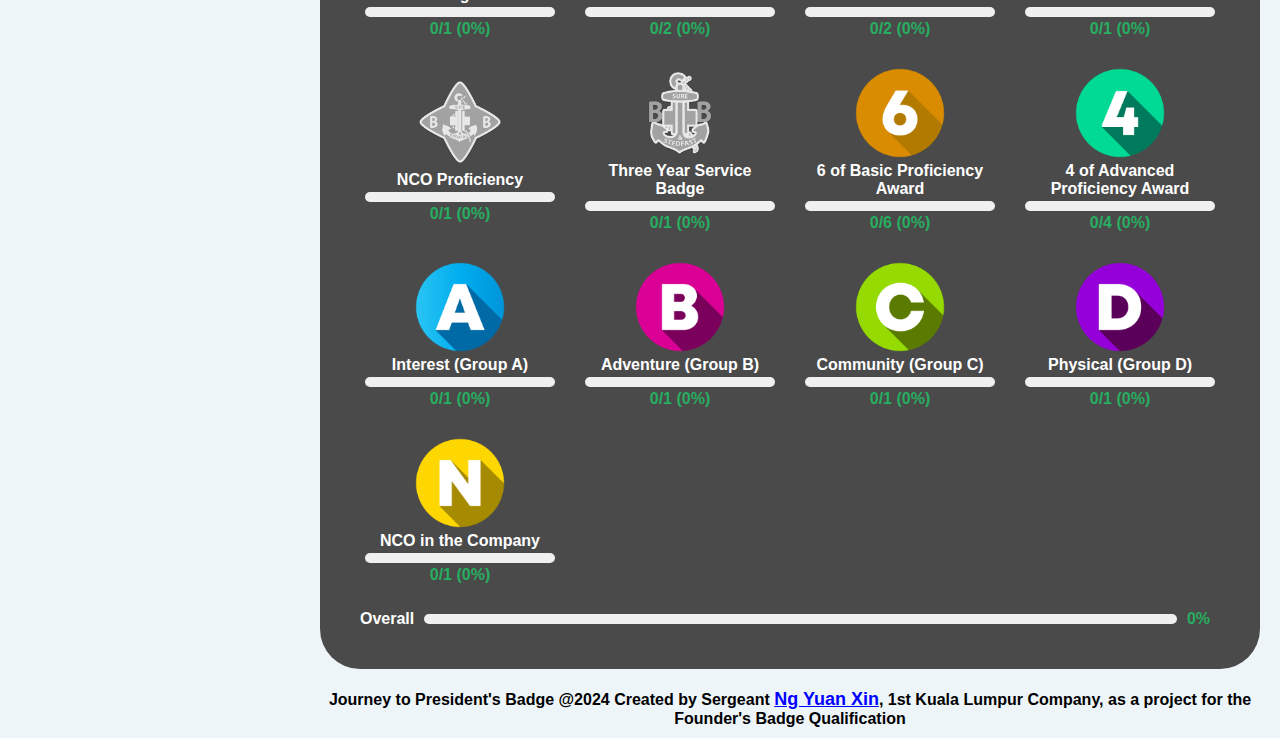
==== commit cb1545bd: "Update index.html" ====
--- a/index.html
+++ b/index.html
@@ -894,8 +894,11 @@
             </div>
         </section>
 
-        <footer class="footer">Journey to President's Badge @2024 Created by Sergeant Ng Yuan Xin, 1st Kuala Lumpur Company, as a project for the Founder's Badge Qualification</footer>
-    </div>
+        <footer class="footer">
+            Journey to President's Badge @2024 Created by Sergeant <a href="https://www.instagram.com/joshuang04/" target="_blank" style="text-decoration: underline; color:blue; font-size: large;">Ng Yuan Xin</a>, 1st Kuala Lumpur Company, as a project for the Founder's Badge Qualification
+        </footer>
+        
+            </div>
 
     <button id="capture" class="capture"><i class="fa-solid fa-camera"></i> Screenshot</button>
 
--- a/Badge Profile.css
+++ b/Badge Profile.css
@@ -599,6 +599,20 @@
     position: relative;
 }
 
+.left-box img[src="image/Right/Safety.png"],
+.left-box img[src="image/Right/Financial Stewardship.png"] { 
+    width: 90px;
+    height: 90px;
+    padding: 0 5px 6px 0;
+}
+
+.left-box img[src="image/Right/Drill.png"],
+.left-box img[src="image/Right/Camping.png"] { 
+    width: 90px;
+    height: 90px;
+    padding: 7px 5px 0 0;
+}
+
 #link-badge img {
     width: 90px;
     height: 90px;
@@ -690,7 +704,7 @@
 #nametag {
     border: 2px solid black;
     padding: 5px;  /* follow BBM */
-    width: 350px;  /* follow BBM */
+    width: 400px;  /* follow BBM */
     text-align: center;
     font-size: 20px;
     background-color: #ffffff;
@@ -700,10 +714,14 @@
 .editable {
     outline: none;
     line-height: 1.5;
-    font-size: 22px;
+    font-size: 20px;
     font-weight: bold;
     color: black;
-}
+    white-space: nowrap; 
+    overflow: hidden;    
+    text-overflow: ellipsis; 
+}
+
 
 .editable[data-placeholder]:empty:before {
     content: attr(data-placeholder);
@@ -925,6 +943,10 @@
 .president-container-box[title="DRILL"] img {
     width: 75px; 
     height: 75px; 
+}
+
+.president-container-box[title="DRILL"] img {
+    margin-top: 10px;
 }
 
 .progress-bar-container {
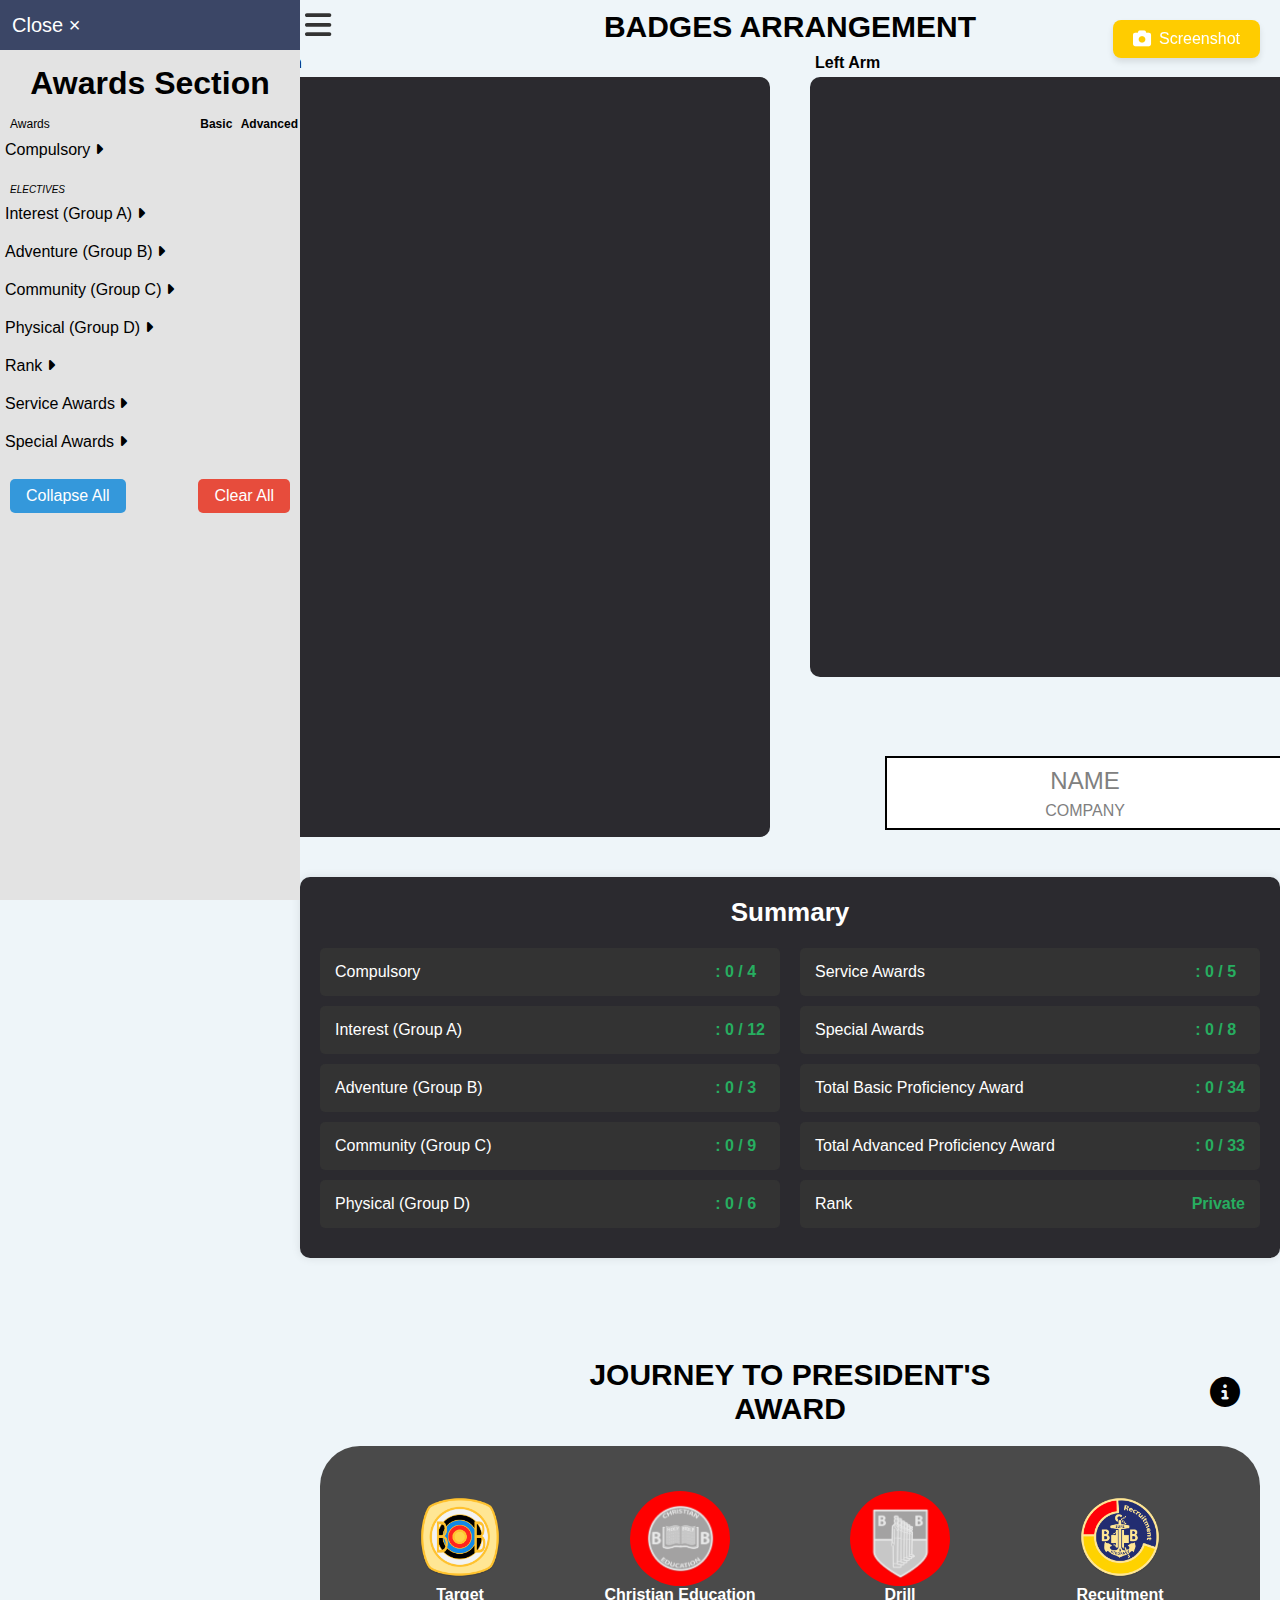
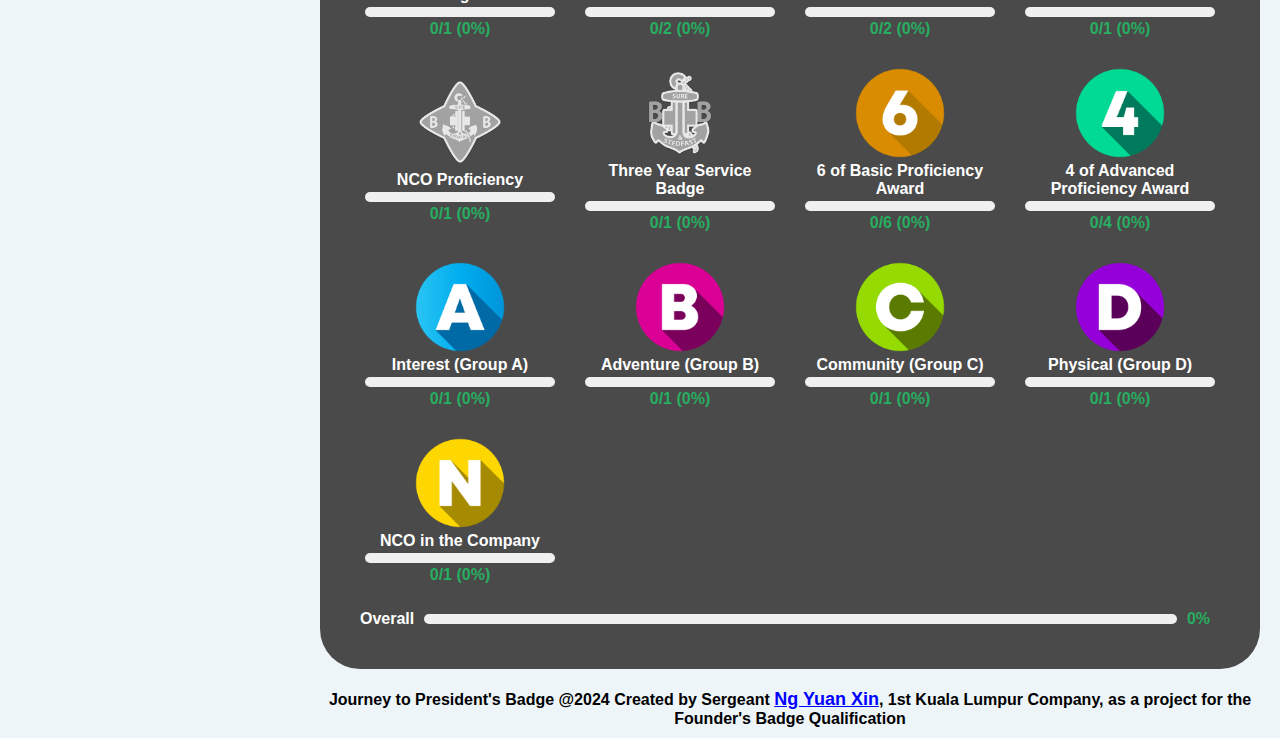
==== commit 9a853eac: "Update index.html" ====
--- a/index.html
+++ b/index.html
@@ -675,6 +675,7 @@
                         <div id="nametag-name" class="editable" contenteditable="true" data-placeholder="NAME"></div>
                         <div id="nametag-company" class="editable" contenteditable="true" data-placeholder="COMPANY"></div>
                     </div>
+                                        
                 </div>
             </div>
         </section>
--- a/Badge Profile.css
+++ b/Badge Profile.css
@@ -706,7 +706,6 @@
     padding: 5px;  /* follow BBM */
     width: 400px;  /* follow BBM */
     text-align: center;
-    font-size: 20px;
     background-color: #ffffff;
     
 }
@@ -722,6 +721,13 @@
     text-overflow: ellipsis; 
 }
 
+#nametag-name {
+    font-size: 24px;  
+}
+
+#nametag-company {
+    font-size: 16px;  
+}
 
 .editable[data-placeholder]:empty:before {
     content: attr(data-placeholder);
@@ -963,124 +969,6 @@
     border-radius: 50px;
 }
 
-@media screen and (max-width: 768px) {
-    body.sidebar-open {
-        padding-left: 300px; 
-    }
-
-    body.sidebar-open {
-        padding-left: 0; 
-    }
-
-    .side-bar, .side_barclose {
-        width: 100%;
-        position: fixed; 
-    }
-
-    .side-bar-button {
-        width: 100%; 
-        display: flex;
-        justify-content: space-between;
-        align-items: center;
-    }
-
-    .fa-bars, .fa-up-long {
-        display: none; 
-    }
-
-    .sub-box {
-        flex-grow: 2;
-    }
-
-    .main-box {
-        width: 95%; 
-        display: block; 
-    }
-
-    .left-box {
-        margin: 0;
-        width: 0;
-    }
-
-    .right-box {
-        width: 420px; 
-        height: 600px; 
-        margin: 10px 0; 
-    }
-
-    .left-box img, .right-box img {
-        width: 60px; 
-        height: 60px; 
-    }
-
-    .arm {
-        padding-left: 10px;
-    }
-
-    .president-header {
-        display: block;
-        margin: 0%; 
-        padding: 0px 0px 20px 0px; 
-    }
-
-    .progress-column {
-        width: 100%; 
-    }
-
-    .modal-content {
-        width: 80%;
-        justify-content: center; 
-    }
-
-    .fa-circle-info {
-        margin-left: 45%; 
-        display: block;
-        padding: 20px 0px 0px 0px; 
-    }
-
-    .red-cloths {
-        display: inline-block;
-        margin-bottom: 10px; 
-        margin-right: 0; 
-        width: 18%; 
-        height: 10%; 
-    }
-
-    .main-h1 {
-        padding-left: 0px;
-    }
-
-    .main-h1-badge {
-        padding: 10px 10px 10px 30px;
-    }
-
-    .progress-box {
-        display: block;
-        max-width: 95%; 
-    }
-
-    .president-container {
-        grid-template-columns: 1fr; 
-        padding: 20px; 
-        gap: 10px; 
-        width: 100%; 
-    }
-
-    .president-container-overall {
-        grid-column: auto; 
-        margin-bottom: 20px; 
-    }
-
-    .progress-bar-containers-overall {
-        margin: 5px 0; 
-    }
-
-    .capture {
-        top: 10px; 
-        right: 10px;
-        padding: 8px 16px; 
-    }
-}
 
 .footer {
     font-weight: bold;
@@ -1130,3 +1018,117 @@
 .capture i {
     font-size: 18px; 
 }
+
+
+
+
+
+
+@media screen and (max-width: 768px) {
+    body.sidebar-open {
+        padding-left: 400px; 
+    }
+
+    body.sidebar-open {
+        padding-left: 0; 
+    }
+
+    .fa-bars, .fa-up-long {
+        display: none; 
+    }
+
+    .sub-box {
+        flex-grow: 2;
+    }
+
+    .main-box {
+        width: 95%; 
+        display: block; 
+    }
+
+    .left-box {
+        margin: 0;
+        width: 100%;
+        justify-content: center; 
+    }
+
+    .right-box {
+        width: 0px; 
+        height: 600px; 
+        margin: 10px 0; 
+    }
+
+    .left-box img, .right-box img {
+        width: 60px; 
+        height: 60px; 
+    }
+
+    .arm {
+        padding-left: 10px;
+    }
+
+    .president-header {
+        display: block;
+        margin: 0%; 
+        padding: 0px 0px 20px 0px; 
+    }
+
+    .progress-column {
+        width: 100%; 
+    }
+
+    .modal-content {
+        width: 80%;
+        justify-content: center; 
+    }
+
+    .fa-circle-info {
+        margin-left: 45%; 
+        display: block;
+        padding: 20px 0px 0px 0px; 
+    }
+
+    .red-cloths {
+        display: inline-block;
+        margin-bottom: 10px; 
+        margin-right: 0; 
+        width: 18%; 
+        height: 10%; 
+    }
+
+    .main-h1 {
+        padding-left: 0px;
+    }
+
+    .main-h1-badge {
+        padding: 10px 10px 10px 30px;
+        font-size: 30px;
+    }
+
+    .progress-box {
+        display: block;
+        max-width: 95%; 
+    }
+
+    .president-container {
+        grid-template-columns: 1fr; 
+        padding: 20px; 
+        gap: 10px; 
+        width: 100%; 
+    }
+
+    .president-container-overall {
+        grid-column: auto; 
+        margin-bottom: 20px; 
+    }
+
+    .progress-bar-containers-overall {
+        margin: 5px 0; 
+    }
+
+    .capture {
+        top: 10px; 
+        right: 30px;
+        padding: 8px 16px; 
+    }
+}
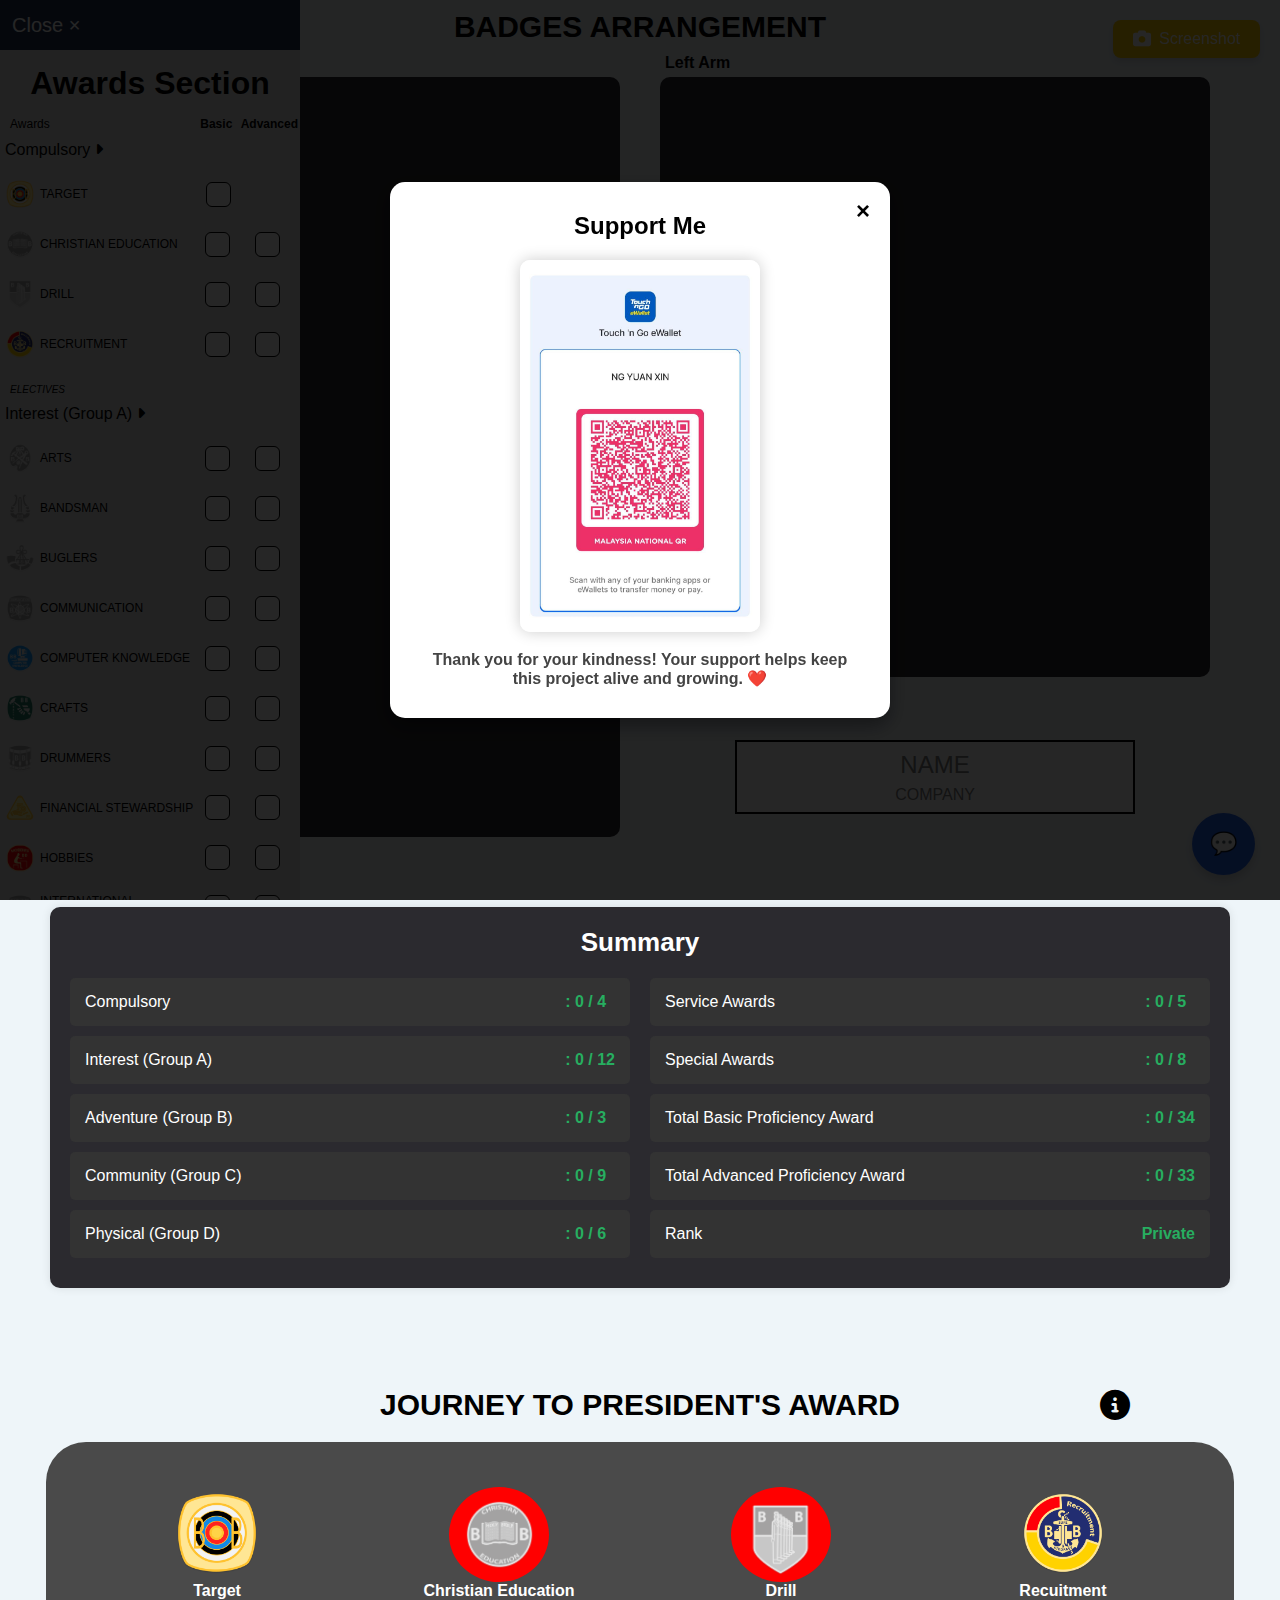
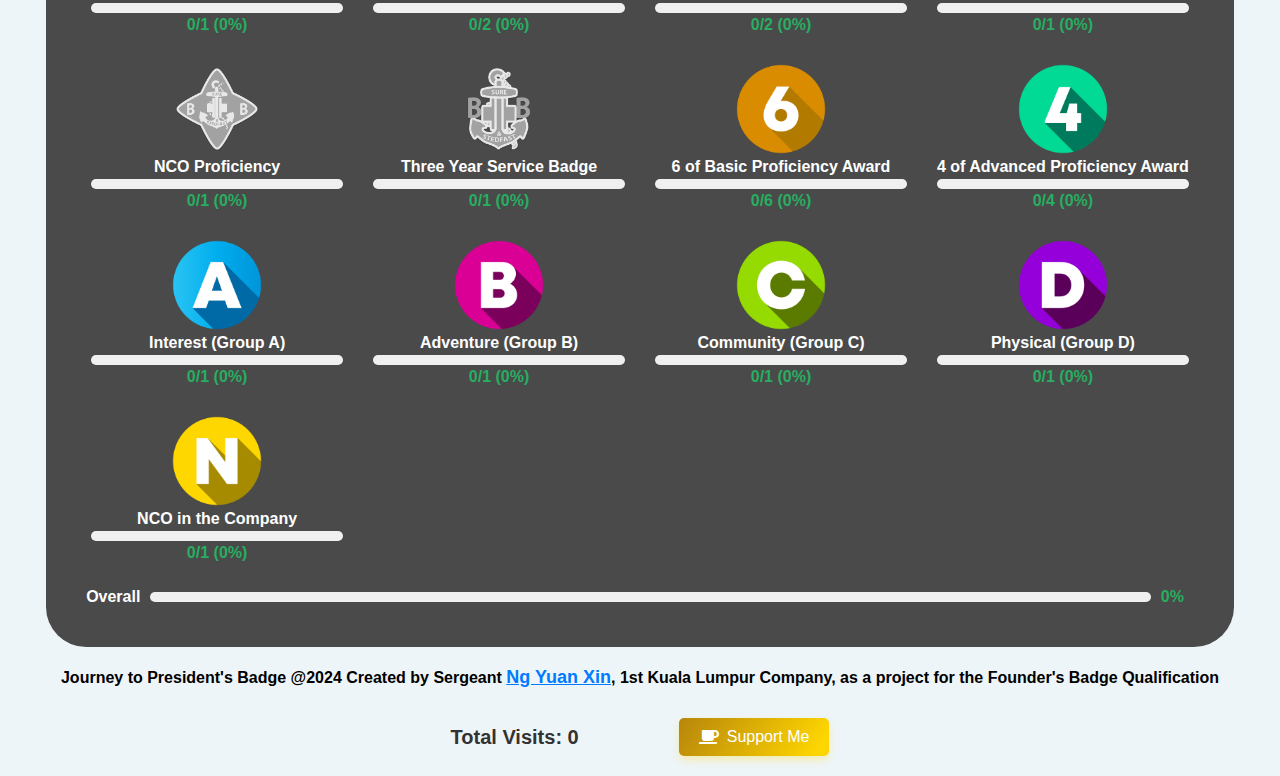
==== commit 10494deb: "Update index.html" ====
--- a/index.html
+++ b/index.html
@@ -9,10 +9,22 @@
     <script src="https://cdnjs.cloudflare.com/ajax/libs/jquery/3.7.1/jquery.min.js"></script>
     <link rel="icon" href="https://bbmalaysia.org/badges/award/4312%20Presidents.png">
     <script src="https://cdnjs.cloudflare.com/ajax/libs/html2canvas/1.4.1/html2canvas.min.js"></script>
-    <script src="Badge Profile.js"></script>
+    <script src="Badge Profile Test.js"></script>
+    <script src="https://cdn.jsdelivr.net/npm/emailjs-com@3/dist/email.min.js"></script>
+    <script src="https://cdn.jsdelivr.net/npm/sweetalert2@11"></script>
+    <script src="https://kit.fontawesome.com/a076d05399.js" crossorigin="anonymous"></script>
+
 </head> 
 
 <body>
+    <div id="customAlertOverlay" class="custom-alert-overlay"></div>
+    <div id="customAlert" class="custom-alert">
+        <div class="custom-alert-content">
+            <p id="alertMessage"></p>
+            <button onclick="closeCustomAlert()">OK</button>
+        </div>
+    </div>
+    
     <div id="screenshot-container">
         <a id="toggleSidebar" class="bars"><i class="fas fa-bars" title="Menu"></i></a>
 
@@ -442,7 +454,6 @@
                             </div>
                         </a>
                     </div>
-
 
                     <!-- <div class="item"> -->
                         <a class="sub-btn" onclick="toggleSubMenu(this)">
@@ -530,7 +541,7 @@
                             <div class="sub-box">
                                 <img src="image/Left/Three-Years.png" alt="THREE YEAR SERVICE BADGE">
                                 <p class="sub-box-text">THREE YEAR SERVICE BADGE</p>
-                                <input class="checkbox-right" type="checkbox">
+                                <input class="checkbox-right" id="three-year-badge" type="checkbox" onclick="handleThreeYearBadge(this)">
                             </div>
                         </a>
 
@@ -538,7 +549,7 @@
                             <div class="sub-box">
                                 <img src="image/Left/Long-Year.png" alt="LONG YEAR SERVICE BADGE">
                                 <p class="sub-box-text">LONG YEAR SERVICE BADGE</p>
-                                <input class="checkbox-right" type="checkbox">
+                                <input class="checkbox-right" id="long-year-badge" type="checkbox" onclick="handleLongYearBadge(this)">
                             </div>
                         </a>
                     </div>
@@ -669,14 +680,15 @@
                     <div id="selectedBadgesContainer"></div>
                 </div>
 
-                <div class="badge-container">
+                <div>
                     <div class="box link-box" id="link-badge"></div>
                     <div class="box nametag-box" id="nametag">
                         <div id="nametag-name" class="editable" contenteditable="true" data-placeholder="NAME"></div>
                         <div id="nametag-company" class="editable" contenteditable="true" data-placeholder="COMPANY"></div>
-                    </div>
-                                        
-                </div>
+                        <div id="suggestionsList" class="autocomplete-suggestions"></div>
+                    </div>
+                </div>
+            
             </div>
         </section>
         
@@ -896,12 +908,45 @@
         </section>
 
         <footer class="footer">
-            Journey to President's Badge @2024 Created by Sergeant <a href="https://www.instagram.com/joshuang04/" target="_blank" style="text-decoration: underline; color:blue; font-size: large;">Ng Yuan Xin</a>, 1st Kuala Lumpur Company, as a project for the Founder's Badge Qualification
+            Journey to President's Badge @2024 Created by Sergeant <a href="https://www.instagram.com/joshuang04/" target="_blank" style="text-decoration: underline; color:#007BFF; font-size: large;">Ng Yuan Xin</a>, 1st Kuala Lumpur Company, as a project for the Founder's Badge Qualification
         </footer>
-        
+    </div>
+
+    <button id="capture" class="capture"><i class="fa-solid fa-camera"></i> Screenshot</button>
+
+    <button class="feedback-button" onclick="toggleFeedbackForm()">💬</button>
+
+    <div class="feedback-form-container" id="feedbackForm" style="display: none;">
+      <h2>Send us your feedback</h2>
+      <textarea id="feedbackText" placeholder="Please share your thoughts with us..."></textarea>
+      <button onclick="sendFeedback()">Send Feedback</button>
+      <button class="close-button" onclick="toggleFeedbackForm()">Close</button>
+    </div>
+
+    <div class="last-container">
+        <div class="visit-counter">
+            <h1>Total Visits: <strong id="visitCount">0</strong></h1>
+        </div>
+        <div class="support-container">
+            <button id="support-button">
+                <i class="fas fa-coffee"></i> Support Me
+            </button>
+        </div>
+    </div>
+    <div id="support-popup" class="support-popup">
+        <div class="popup-content">
+            <span class="popup-close">&times;</span>
+            <h2>Support Me</h2>
+            <div class="qr-wrapper">
+                <div class="qr-box">
+                    <img src="image/TNG-Code.jpg" alt="TNG QR Code" class="qr-image">
+                </div>
             </div>
-
-    <button id="capture" class="capture"><i class="fa-solid fa-camera"></i> Screenshot</button>
+            
+            <p class="thank-you">Thank you for your kindness! Your support helps keep this project alive and growing. ❤️</p>
+        </div>
+    </div>
+    
 
 </body>
 
--- a/Badge Profile.css
+++ b/Badge Profile.css
@@ -201,7 +201,6 @@
     right: 5px;
 }
 
-
 .fa-bars {
     background-color: none;
     border: white;
@@ -300,13 +299,11 @@
     --primary-color: #03c03c;
     --secondary-color: #fff;
     --primary-hover-color: #05d552;
-    /* checkbox */
     --checkbox-diameter: 25px;
     --checkbox-border-radius: 6px;
     --checkbox-border-color: #000000;
     --checkbox-border-width: 1.6px;
     --checkbox-border-style: solid;
-    /* checkmark */
     --checkmark-size: 1.2;
     appearance: none;
 }
@@ -381,8 +378,6 @@
     transition: all 0.1s cubic-bezier(0.71, -0.46, 0.88, 0.6),opacity 0.1s;
 }
 
-/* actions */
-
 .checkbox:hover,
 .right-checkbox:hover,
 .checkbox-right:hover {
@@ -421,16 +416,14 @@
 
 .checkbox-container, .ccheckbox-container {
     display: flex;
-    justify-content: flex-end; /* This moves the checkbox to the right */
-    align-items: center; /* Aligns vertically in the middle */
+    justify-content: flex-end; 
+    align-items: center; 
     margin-left: auto;
 }
 
 .checkbox-container .right-checkbox, .ccheckbox-container .right-checkbox {
     margin-left: 10px;
 }
-
-
 
 select {
     padding: 4px; 
@@ -563,18 +556,10 @@
     grid-row: 2 / 2;
 }
 
-.badge-container {
-    display: grid;
-    grid-template-rows: auto auto; 
-    grid-row: 3;
-    justify-items: center;  
-    align-items: center;
-    margin-top: -70px;
-}
-
 .link-box {
     grid-row: 1; 
     flex-direction: column;
+    display: flex;
     justify-content: center;
     align-items: center;
 }
@@ -616,10 +601,12 @@
 #link-badge img {
     width: 90px;
     height: 90px;
-    margin: -50px 0;
     padding: 0;
-}
-
+    display: flex;
+    justify-content: center;
+    align-items: center;
+    margin: -30px auto -20px auto;
+}
 
 .red-cloths {
     display: inline-block; 
@@ -707,7 +694,7 @@
     width: 400px;  /* follow BBM */
     text-align: center;
     background-color: #ffffff;
-    
+    color: inherit; 
 }
 
 .editable {
@@ -715,10 +702,10 @@
     line-height: 1.5;
     font-size: 20px;
     font-weight: bold;
-    color: black;
     white-space: nowrap; 
     overflow: hidden;    
     text-overflow: ellipsis; 
+    color: inherit;
 }
 
 #nametag-name {
@@ -733,6 +720,29 @@
     content: attr(data-placeholder);
     color: grey;
     font-weight: normal;
+}
+
+.autocomplete-suggestions {
+    border: 1px solid #ccc;
+    max-height: 150px;
+    overflow-y: auto;
+    position: absolute;
+    background: rgb(240, 240, 240);
+    z-index: 1000;
+    width: 400px;  /* follow BBM */
+    display: none; 
+    padding: 3px;
+    color: rgb(30, 30, 30);
+    text-align: left;
+    margin: 6px 0 0 -7px ;
+}
+
+.autocomplete-suggestion {
+    padding: 8px;
+    cursor: pointer;
+}
+.autocomplete-suggestion:hover {
+    background-color: #f0f0f0;
 }
 
 .progress-box-h1 {
@@ -750,8 +760,7 @@
     border-radius: 10px;
     box-shadow: 0 0 10px rgba(0, 0, 0, 0.1);
     max-width: 1180px;
-    margin: auto;
-    margin-top: 20px;
+    margin: 50px auto 0 auto;
 }
 
 .progress-box-h1 {
@@ -1019,11 +1028,6 @@
     font-size: 18px; 
 }
 
-
-
-
-
-
 @media screen and (max-width: 768px) {
     body.sidebar-open {
         padding-left: 400px; 
@@ -1132,3 +1136,278 @@
         padding: 8px 16px; 
     }
 }
+
+.feedback-button {
+    position: fixed;
+    bottom: 25px;
+    right: 25px;
+    background-color: #2563eb;
+    color: white;
+    padding: 18px 18px;
+    font-size: 22px;
+    border: none;
+    border-radius: 50%;
+    cursor: pointer;
+    transition: background-color 0.3s ease;
+    box-shadow: 0 5px 8px rgba(0, 0, 0, 0.15);
+}
+
+.feedback-button:hover {
+    background-color: #1d4ed8;
+}
+
+.feedback-form-container {
+    display: none;
+    position: fixed;
+    top: 50%;
+    left: 50%;
+    transform: translate(-50%, -50%);
+    background-color: white;
+    padding: 25px;
+    border-radius: 12px;
+    box-shadow: 0 5px 8px rgba(1, 1, 1, 0.55);
+    width: 100%;
+    max-width: 600px;
+    z-index: 1000;
+}
+
+.feedback-form-container h2 {
+    margin-bottom: 12px;
+    font-size: 20px;
+    color: #333;
+}
+
+.feedback-form-container textarea {
+    width: 100%;
+    height: 120px;
+    margin-bottom: 12px;
+    padding: 12px;
+    border: 1px solid #ccc;
+    border-radius: 6px;
+    font-size: 16px;
+    resize: none;
+}
+
+.feedback-form-container button {
+    background-color: #2563eb;
+    color: white;
+    padding: 12px 24px;
+    font-size: 16px;
+    border: none;
+    border-radius: 6px;
+    cursor: pointer;
+    transition: background-color 0.3s ease;
+}
+
+.feedback-form-container button:hover {
+    background-color: #1d4ed8;
+}
+
+.feedback-form-container .close-button {
+    background-color: #ef4444; 
+    color: white;
+    padding: 12px 24px;
+    font-size: 16px;
+    border: 1px solid #ccc;
+    border-radius: 50px; 
+    cursor: pointer;
+    float: right;
+    transition: background-color 0.3s ease;
+}
+
+.feedback-form-container .close-button:hover {
+    background-color: #dc2626;
+}
+
+.custom-alert {
+    display: none;
+    position: fixed;
+    top: 50%;
+    left: 50%;
+    transform: translate(-50%, -50%);
+    width: 800px; 
+    padding: 40px;
+    background: #ffffff;
+    border-radius: 20px;
+    box-shadow: 0 8px 16px rgba(0, 0, 0, 0.4);
+    z-index: 1001;
+    text-align: center;
+}
+
+.custom-alert-content {
+    font-size: 28px; 
+    font-weight: bold;
+    color: #222;
+}
+
+.custom-alert button {
+    background-color: #007bff;
+    color: white;
+    border: none;
+    padding: 20px 40px;
+    margin-top: 30px;
+    font-size: 24px; 
+    font-weight: bold;
+    cursor: pointer;
+    border-radius: 10px;
+}
+
+.custom-alert button:hover {
+    background-color: #0056b3;
+}
+
+.custom-alert-overlay {
+    position: fixed;
+    top: 0;
+    left: 0;
+    width: 100%;
+    height: 100%;
+    background: rgba(0, 0, 0, 0.5);
+    z-index: 1000;
+    display: none;
+}
+
+.last-container {
+    display: flex;  
+    align-items: center; 
+    justify-content: center;
+    gap: 100px; 
+    width: 100%;
+    max-width: 1200px; 
+    margin: 0 auto;
+    padding: 20px;
+    border-radius: 10px;
+    text-align: center;
+}
+
+.visit-counter {
+    text-align: left;
+}
+
+.visit-counter h1 {
+    font-size: 20px;
+    color: #333;
+}
+
+.visit-counter strong {
+    font-size: 20px;
+    display: inline-block;
+    animation: colorChange 10s infinite;
+}
+
+@keyframes colorChange {
+    0% { color: #FF5733; } 
+    20% { color: #33FF57; } 
+    40% { color: #3357FF; } 
+    60% { color: #FF33A1; } 
+    80% { color: #A133FF; } 
+    100% { color: #FF5733; } 
+}
+
+.support-container {
+    text-align: center;
+}
+
+.support-container button {
+    background: linear-gradient(120deg, #b8860b, #ffd700, #b8860b);
+    background-size: 200% 100%;
+    border: none;
+    padding: 10px 20px;
+    border-radius: 5px;
+    cursor: pointer;
+    font-size: 16px;
+    color: white;
+    display: flex;
+    align-items: center;
+    font-weight: 500;
+    transition: all 0.3s ease-in-out;
+    animation: goldMove 3s infinite linear;
+    box-shadow: 0 4px 8px rgba(255, 215, 0, 0.3);
+}
+
+.support-container button i {
+    margin-right: 8px;
+}
+
+.support-container button:hover {
+    background: linear-gradient(120deg, #ffd700, #b8860b, #ffd700);
+    transform: scale(1.05);
+    box-shadow: 0 6px 12px rgba(255, 215, 0, 0.5);
+}
+
+@keyframes goldMove {
+    0%   { background-position: 0% 50%; }
+    10%  { background-position: 10% 52%; }
+    20%  { background-position: 20% 55%; }
+    30%  { background-position: 30% 53%; }
+    40%  { background-position: 40% 50%; }
+    50%  { background-position: 50% 47%; }
+    60%  { background-position: 60% 45%; }
+    70%  { background-position: 70% 48%; }
+    80%  { background-position: 80% 50%; }
+    90%  { background-position: 90% 53%; }
+    100% { background-position: 100% 50%; }
+}
+
+.support-popup {
+    display: none;
+    position: fixed;
+    z-index: 1000;
+    left: 0;
+    top: 0;
+    width: 100%;
+    height: 100%;
+    background-color: rgba(0, 0, 0, 0.85); 
+    display: flex;
+    align-items: center;
+    justify-content: center;
+    padding: 20px;
+}
+
+.popup-content {
+    background: white;
+    padding: 30px;
+    border-radius: 15px;
+    text-align: center;
+    width: 90%; 
+    max-width: 500px; 
+    box-shadow: 0 8px 20px rgba(0, 0, 0, 0.4);
+    animation: fadeIn 0.3s;
+    position: relative;
+    overflow-y: auto; 
+}
+
+.qr-wrapper {
+    display: flex;
+    justify-content: center;
+    margin-top: 10px;
+}
+
+.qr-image {
+    width: 80%; 
+    max-width: 300px; 
+    height: auto;
+    border-radius: 10px;
+    box-shadow: 0 0 15px rgba(0, 0, 0, 0.2);
+    margin-top: 10px;
+}
+
+.popup-close {
+    font-size: 24px;
+    font-weight: bold;
+    cursor: pointer;
+    position: absolute;
+    right: 20px;
+    top: 15px;
+}
+
+.popup-close:hover {
+    color: red;
+}
+
+.thank-you {
+    margin-top: 15px;
+    font-size: 16px;
+    font-weight: bold;
+    color: #444;
+}
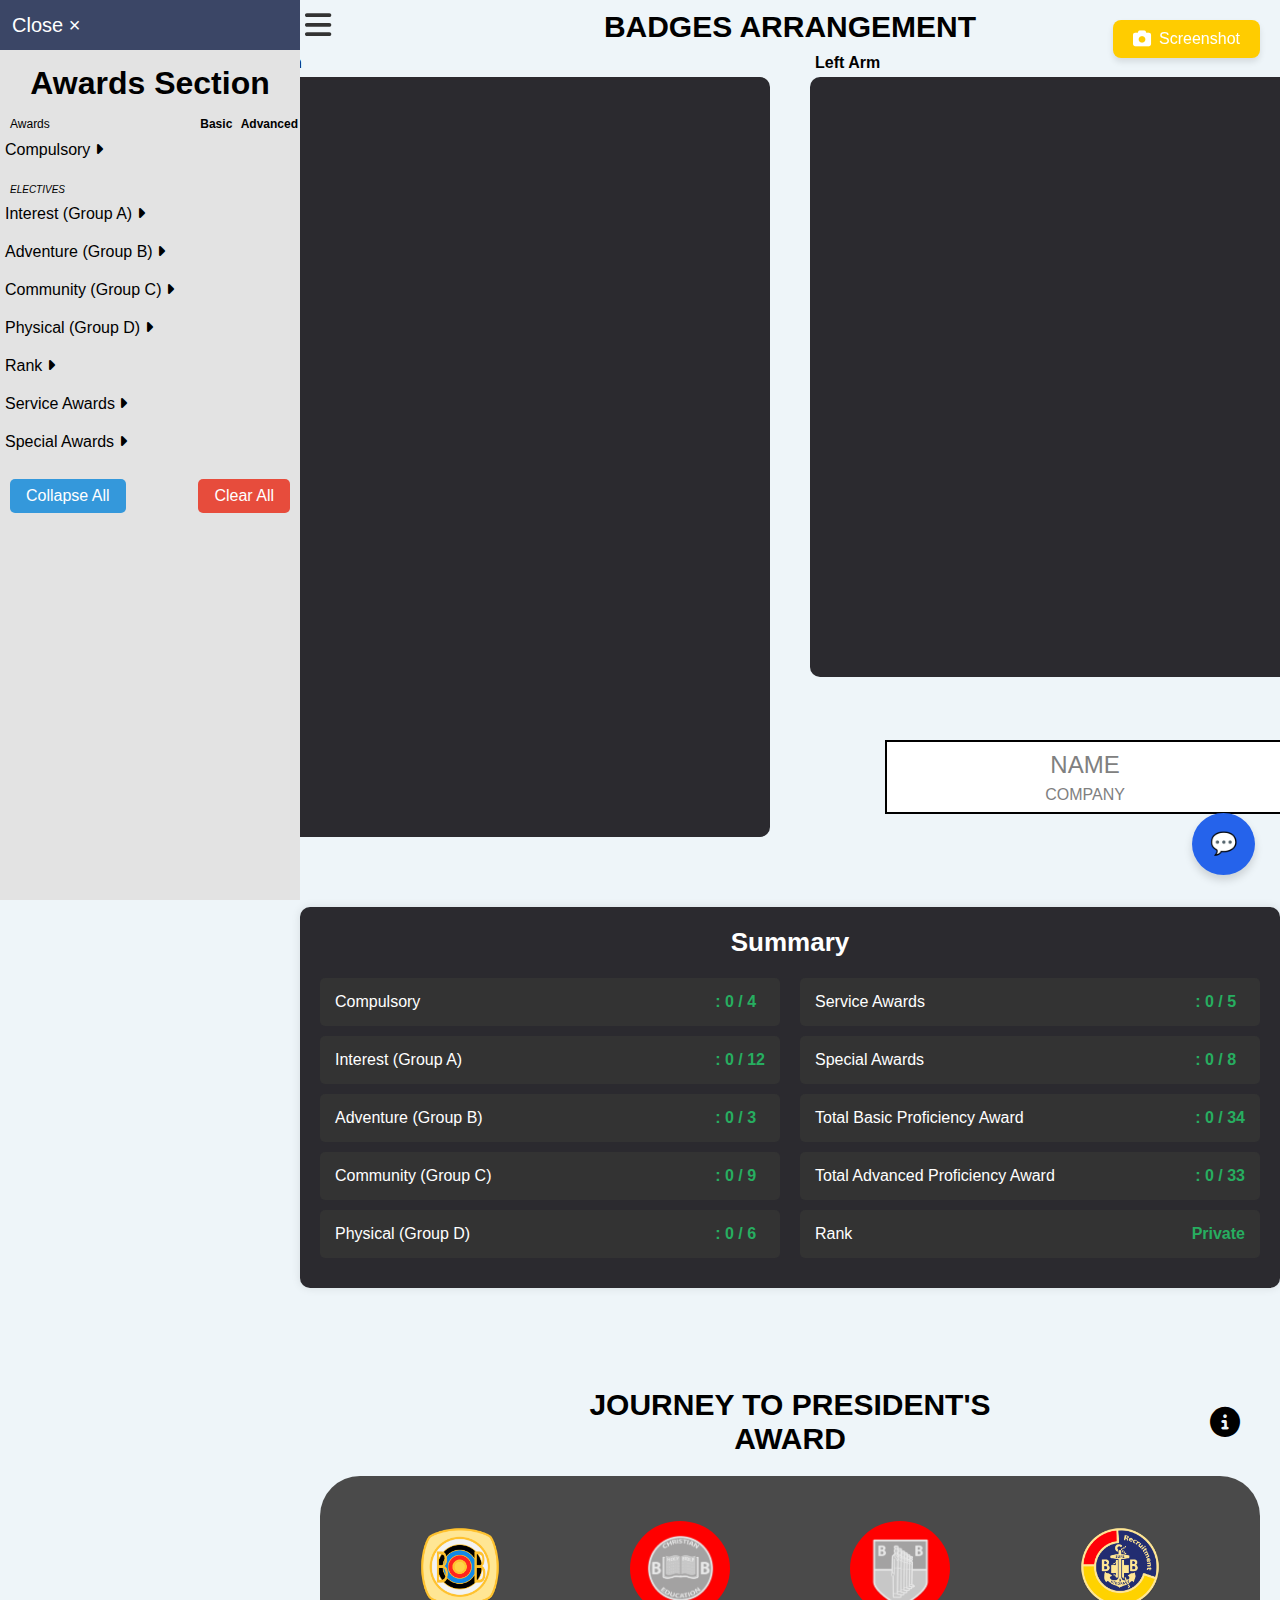
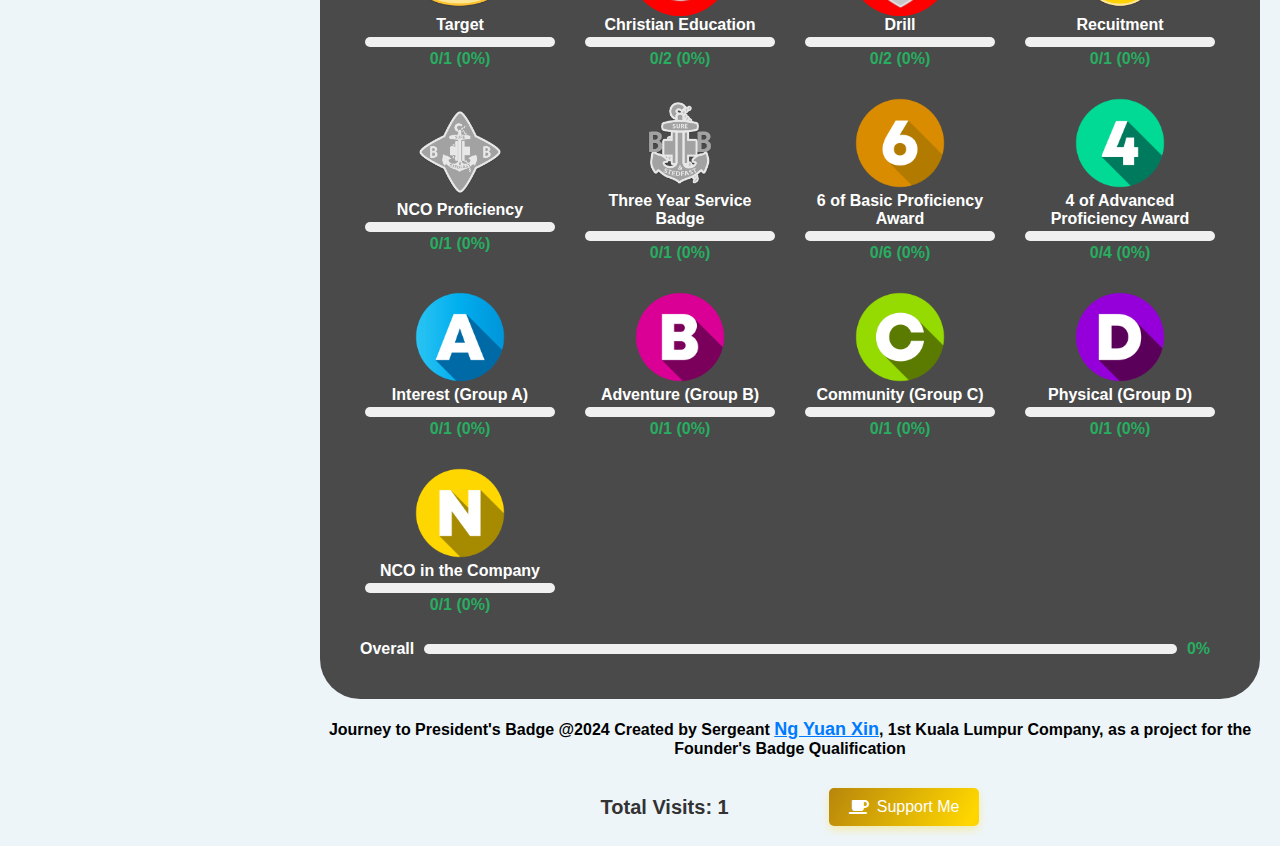
==== commit 4baf3d9c: "Update index.html" ====
--- a/index.html
+++ b/index.html
@@ -9,7 +9,7 @@
     <script src="https://cdnjs.cloudflare.com/ajax/libs/jquery/3.7.1/jquery.min.js"></script>
     <link rel="icon" href="https://bbmalaysia.org/badges/award/4312%20Presidents.png">
     <script src="https://cdnjs.cloudflare.com/ajax/libs/html2canvas/1.4.1/html2canvas.min.js"></script>
-    <script src="Badge Profile Test.js"></script>
+    <script src="Badge Profile.js"></script>
     <script src="https://cdn.jsdelivr.net/npm/emailjs-com@3/dist/email.min.js"></script>
     <script src="https://cdn.jsdelivr.net/npm/sweetalert2@11"></script>
     <script src="https://kit.fontawesome.com/a076d05399.js" crossorigin="anonymous"></script>
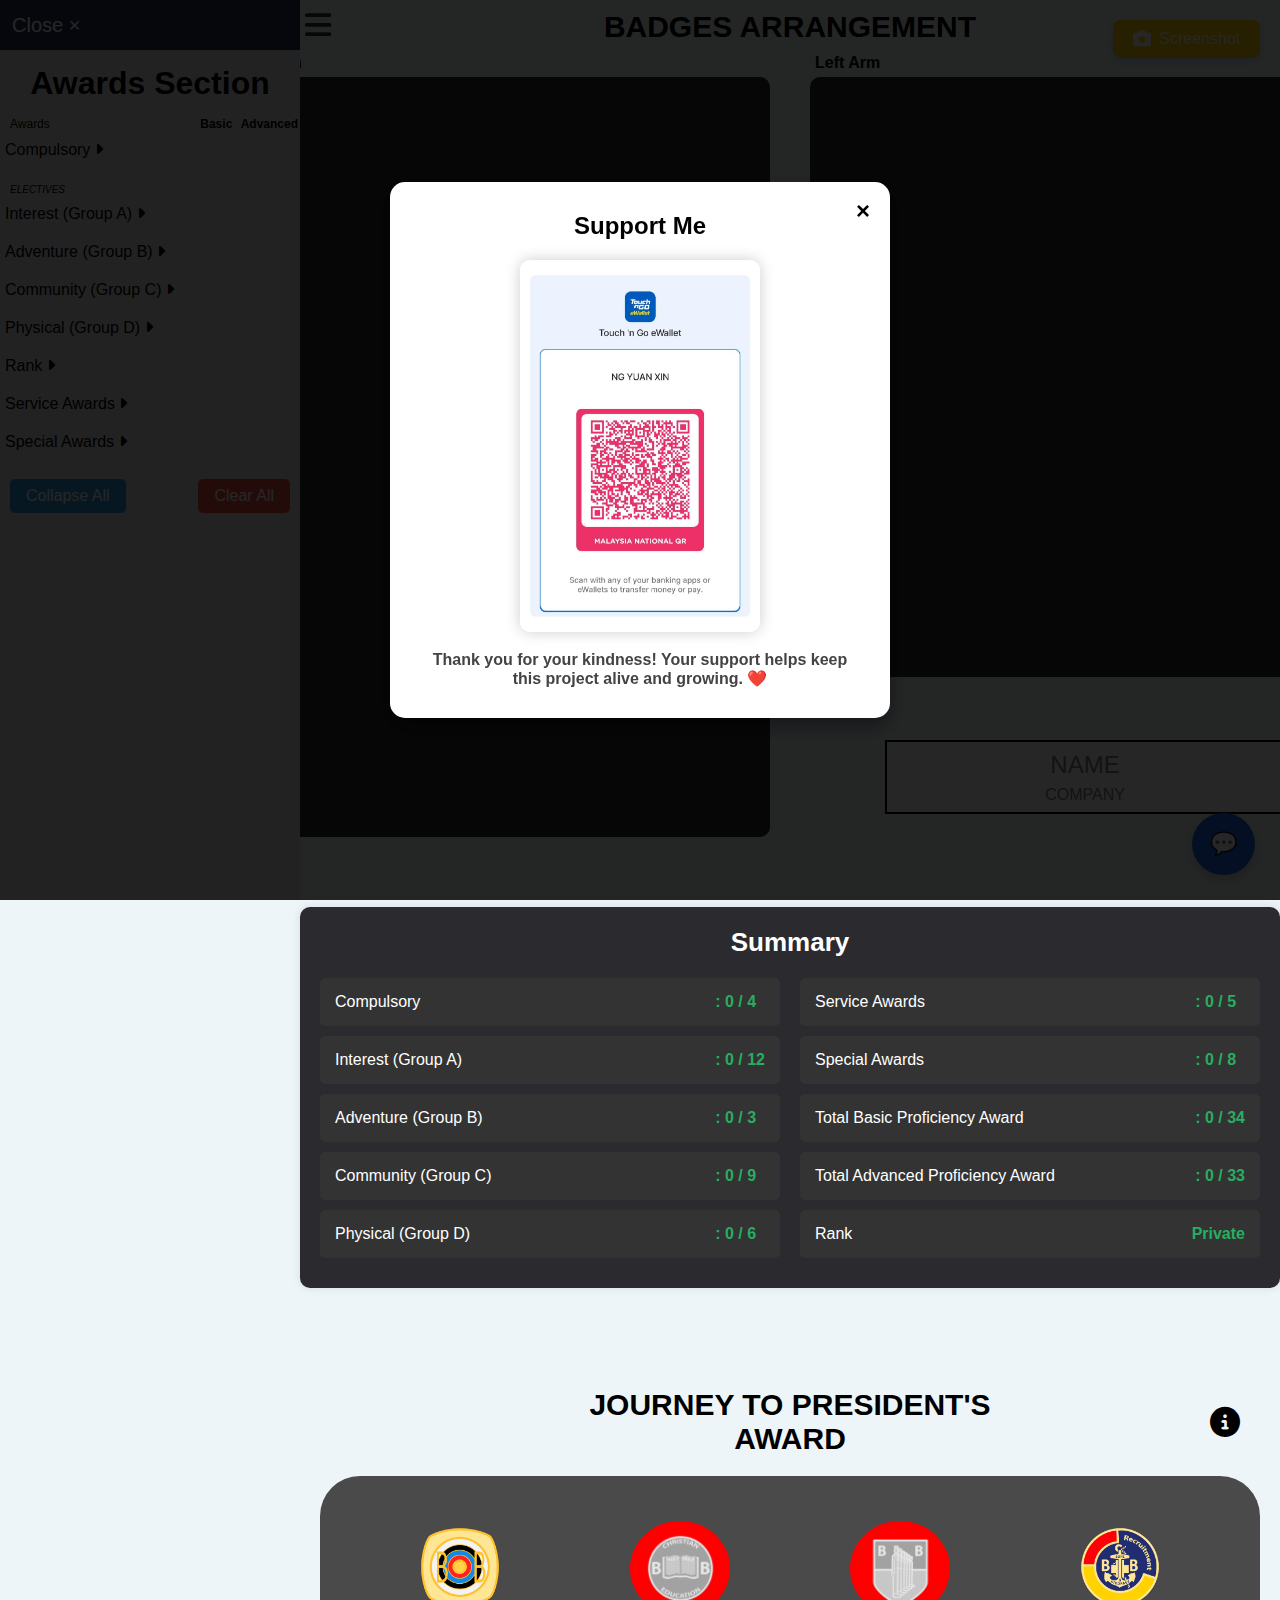
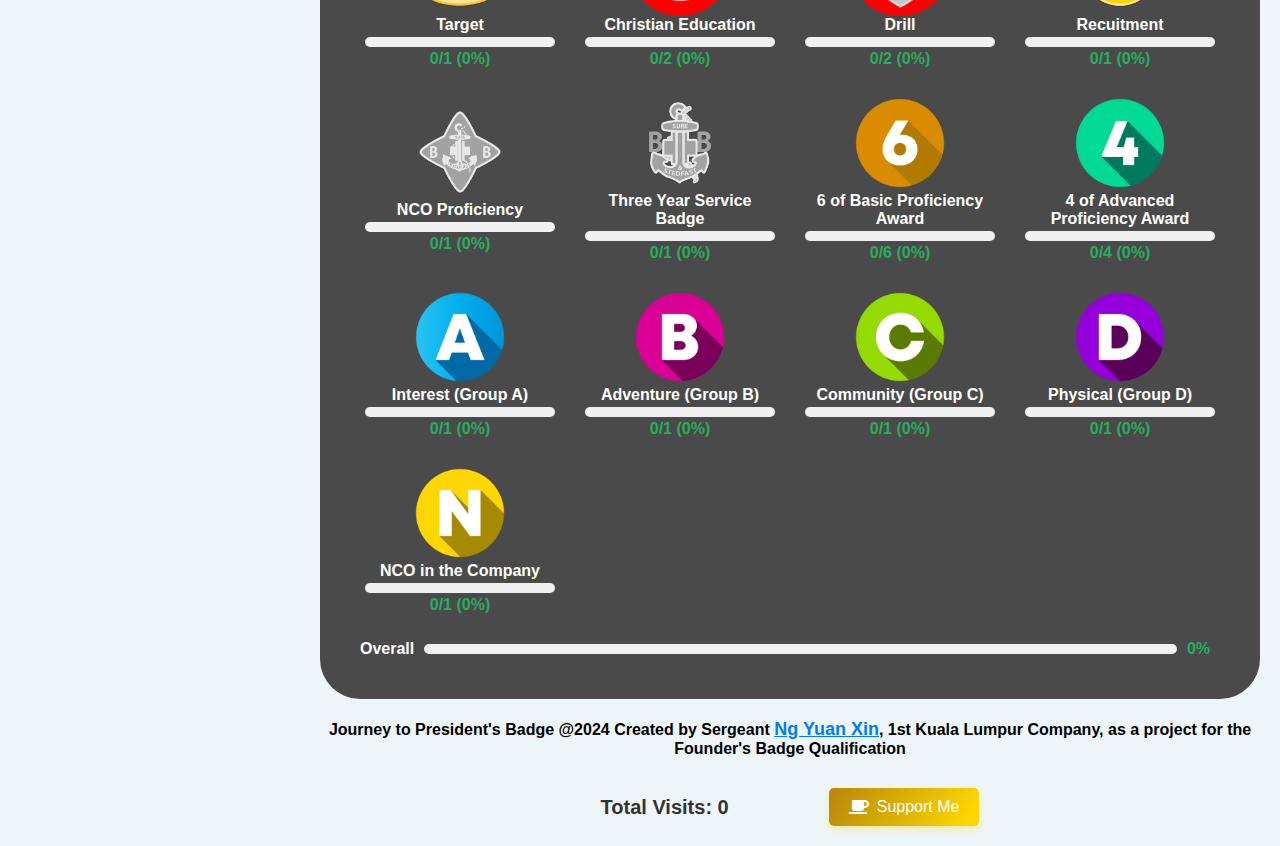
==== commit a917450e: "Update index.html" ====
--- a/index.html
+++ b/index.html
@@ -13,6 +13,9 @@
     <script src="https://cdn.jsdelivr.net/npm/emailjs-com@3/dist/email.min.js"></script>
     <script src="https://cdn.jsdelivr.net/npm/sweetalert2@11"></script>
     <script src="https://kit.fontawesome.com/a076d05399.js" crossorigin="anonymous"></script>
+    <script src="https://www.gstatic.com/firebasejs/10.1.0/firebase-app.js"></script>
+    <script src="https://www.gstatic.com/firebasejs/10.1.0/firebase-firestore.js"></script>
+
 
 </head> 
 
